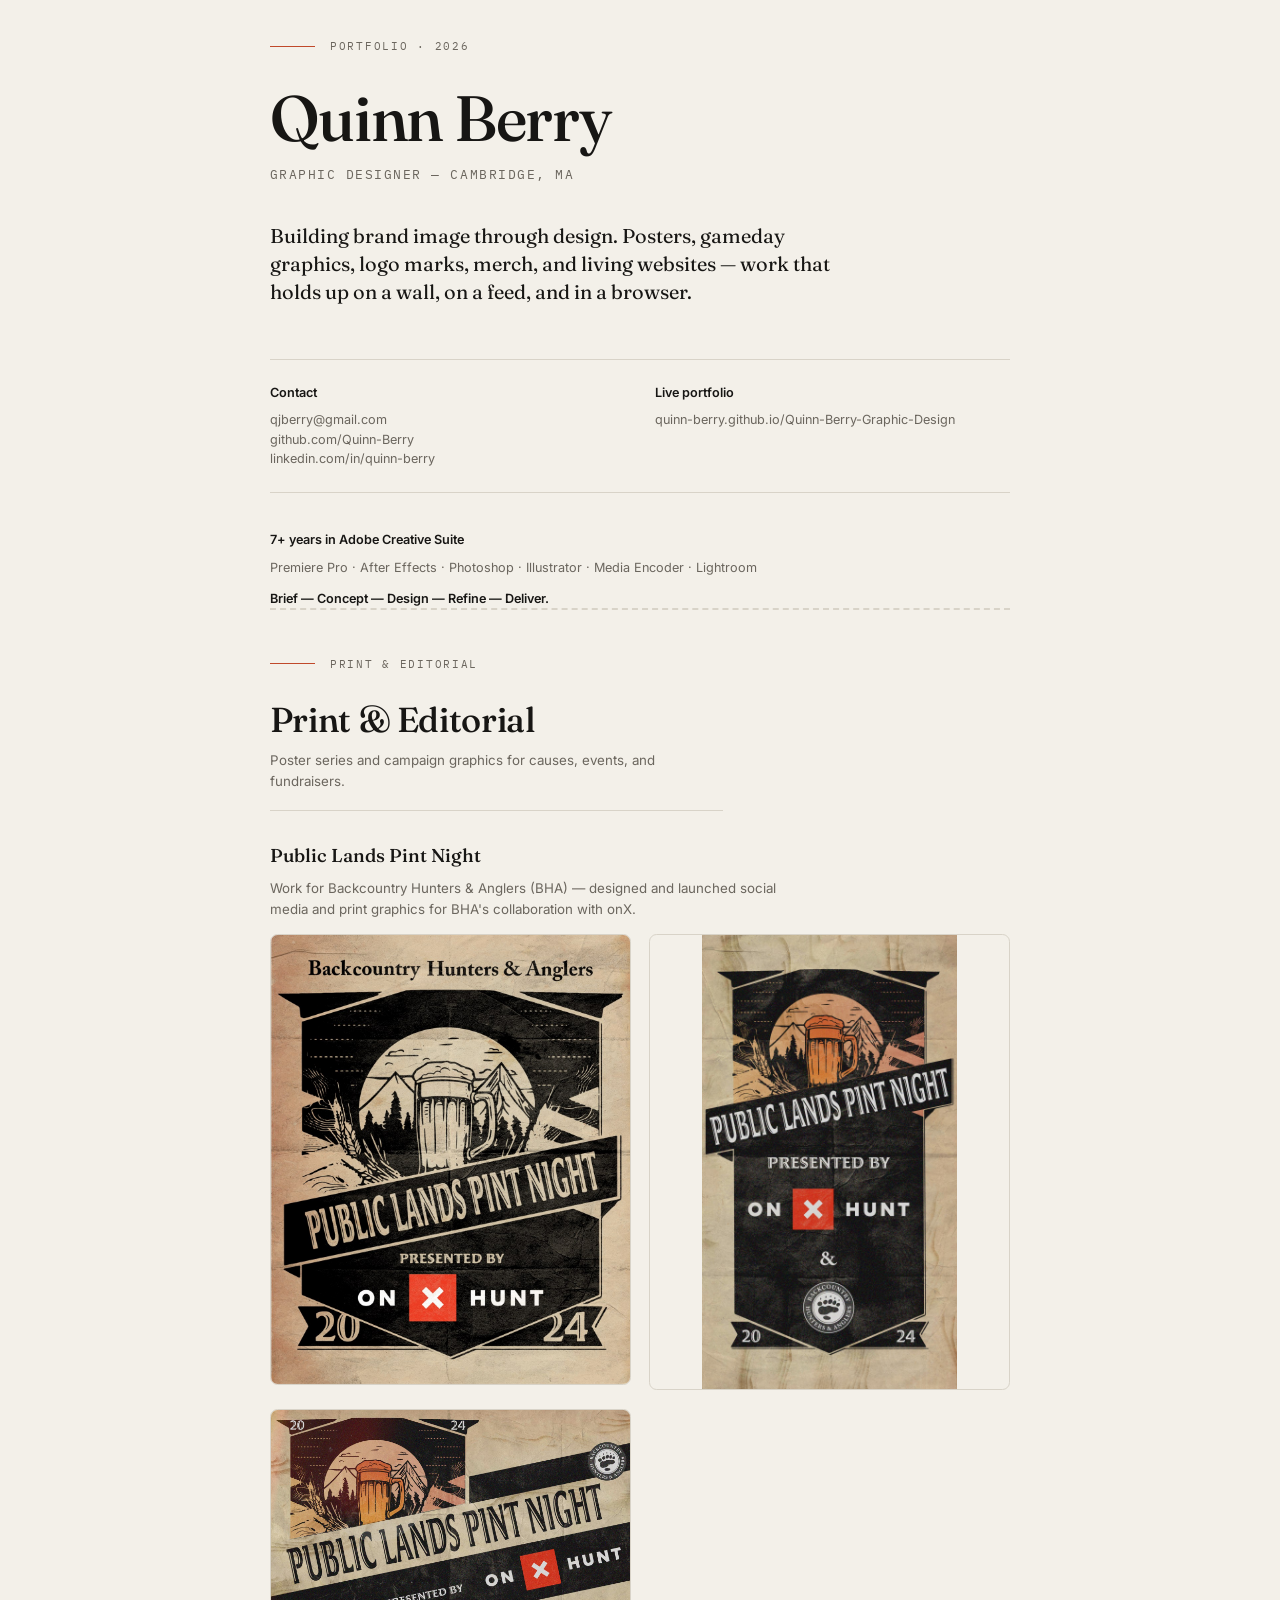
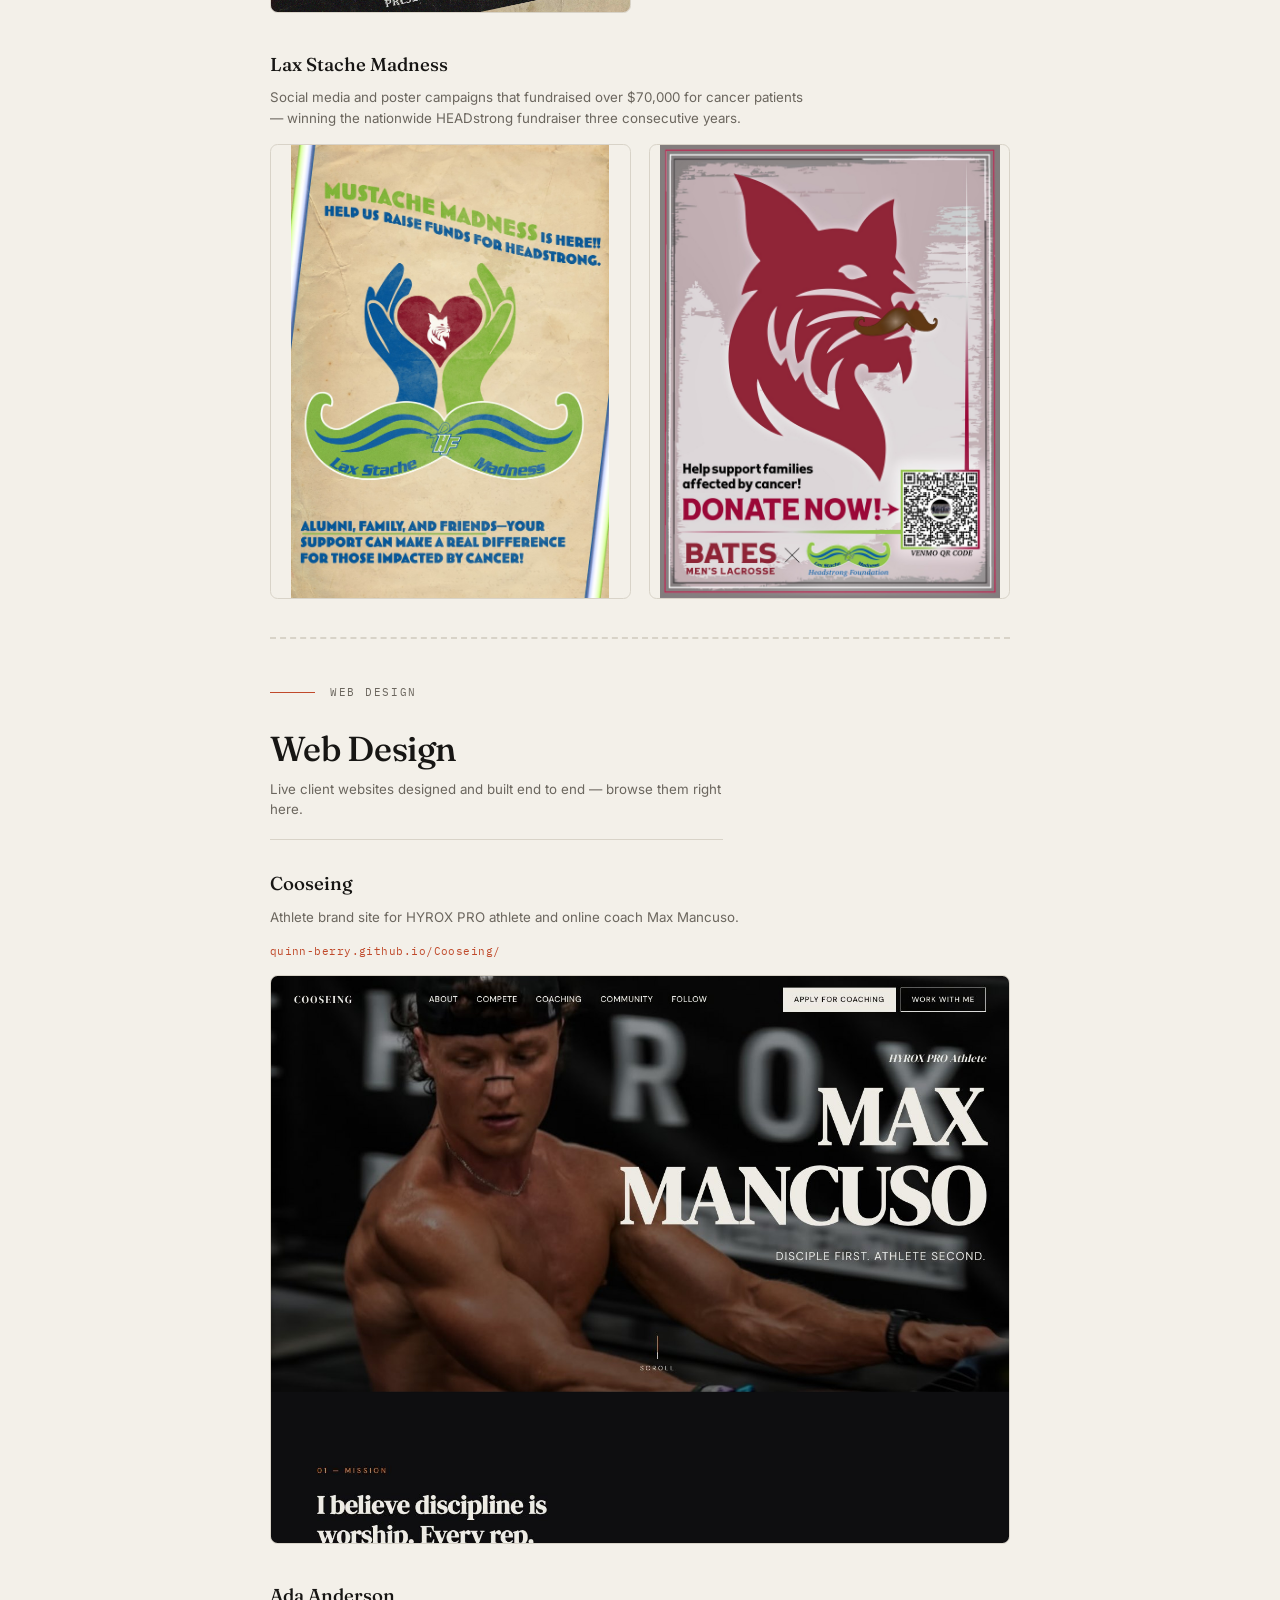
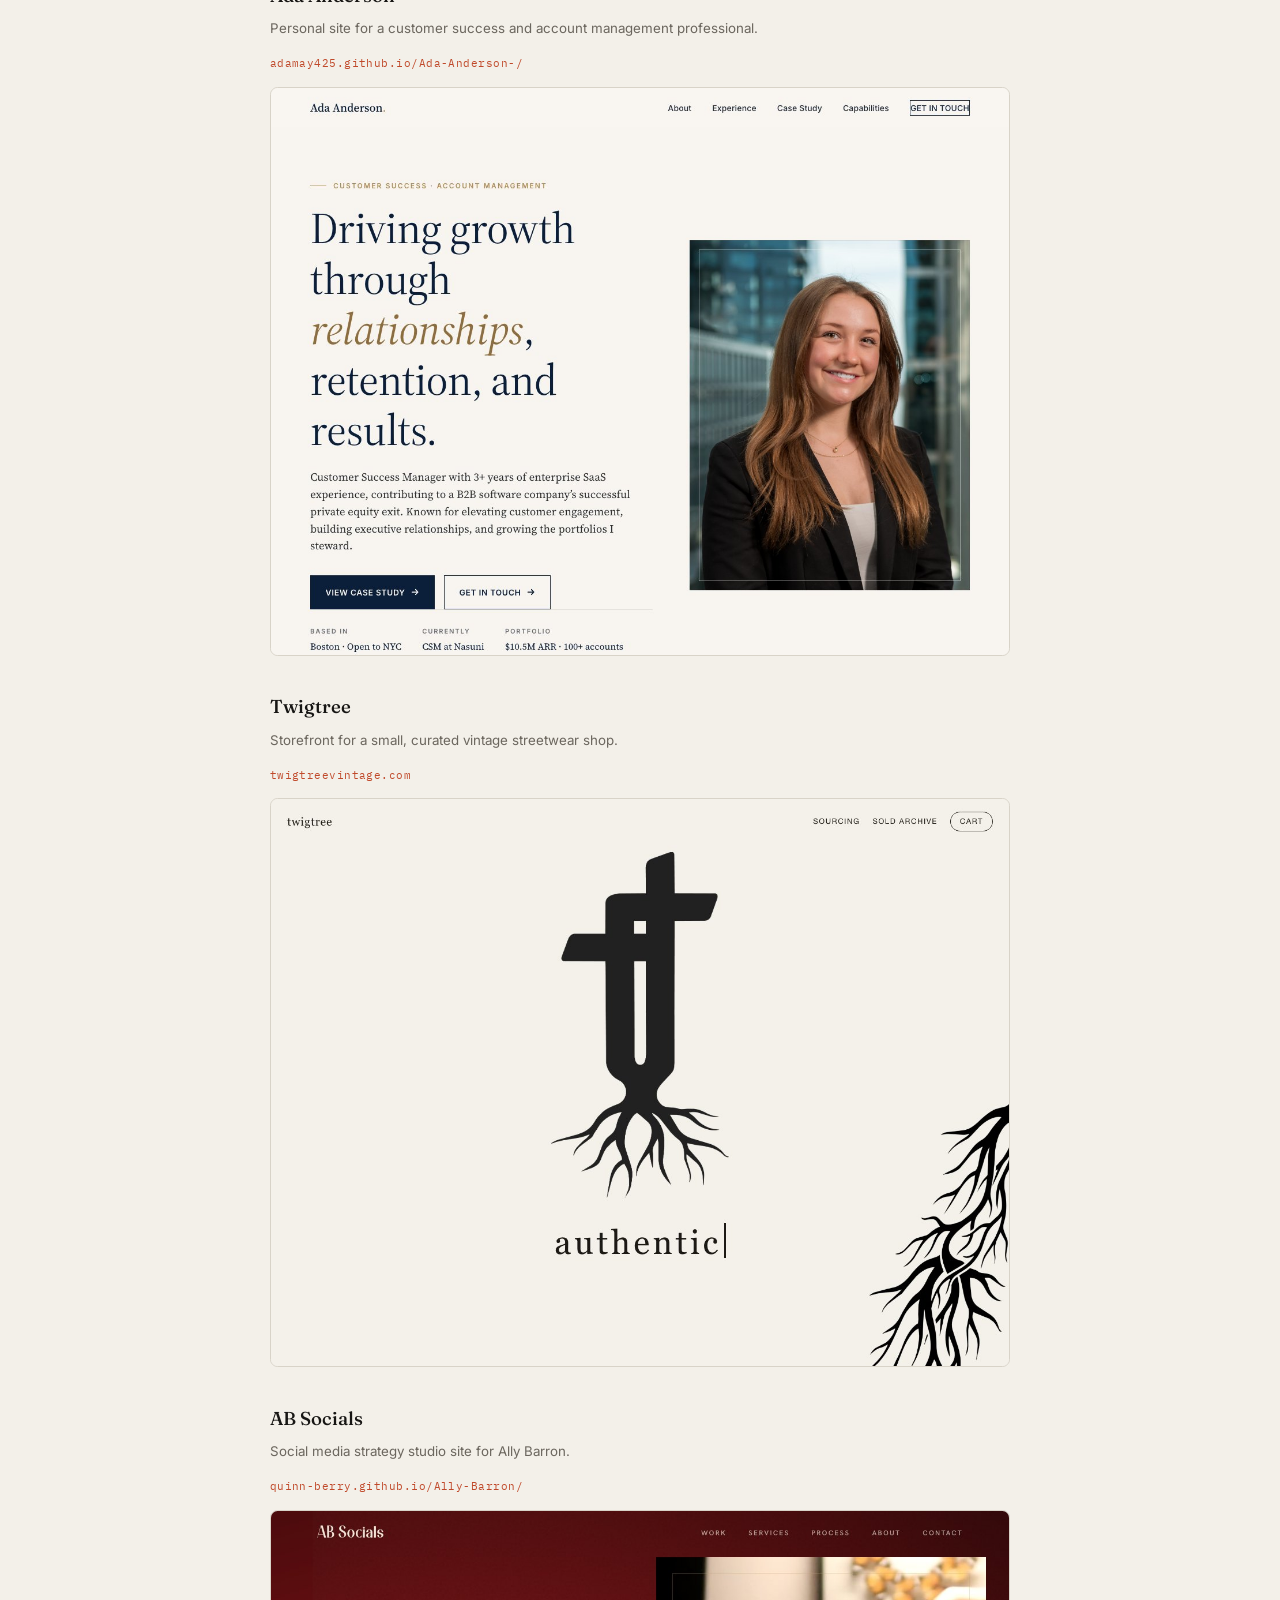
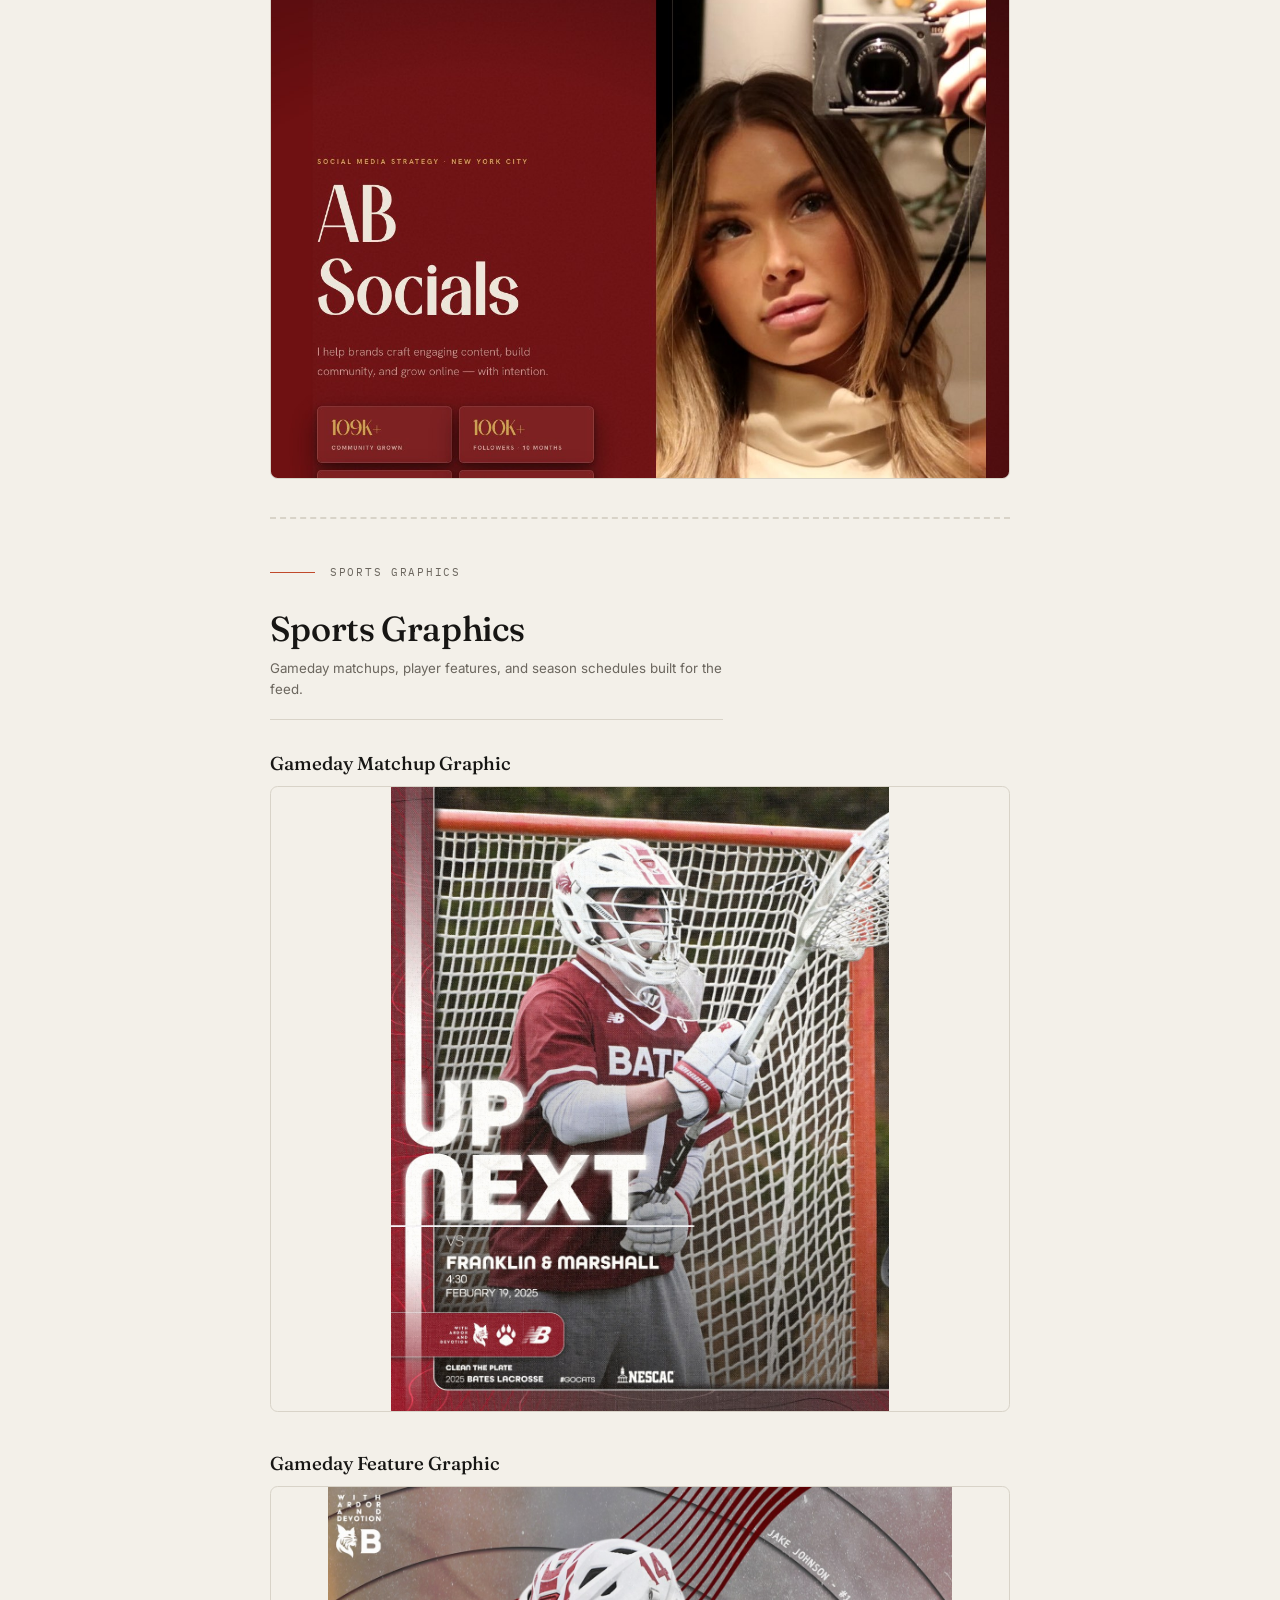
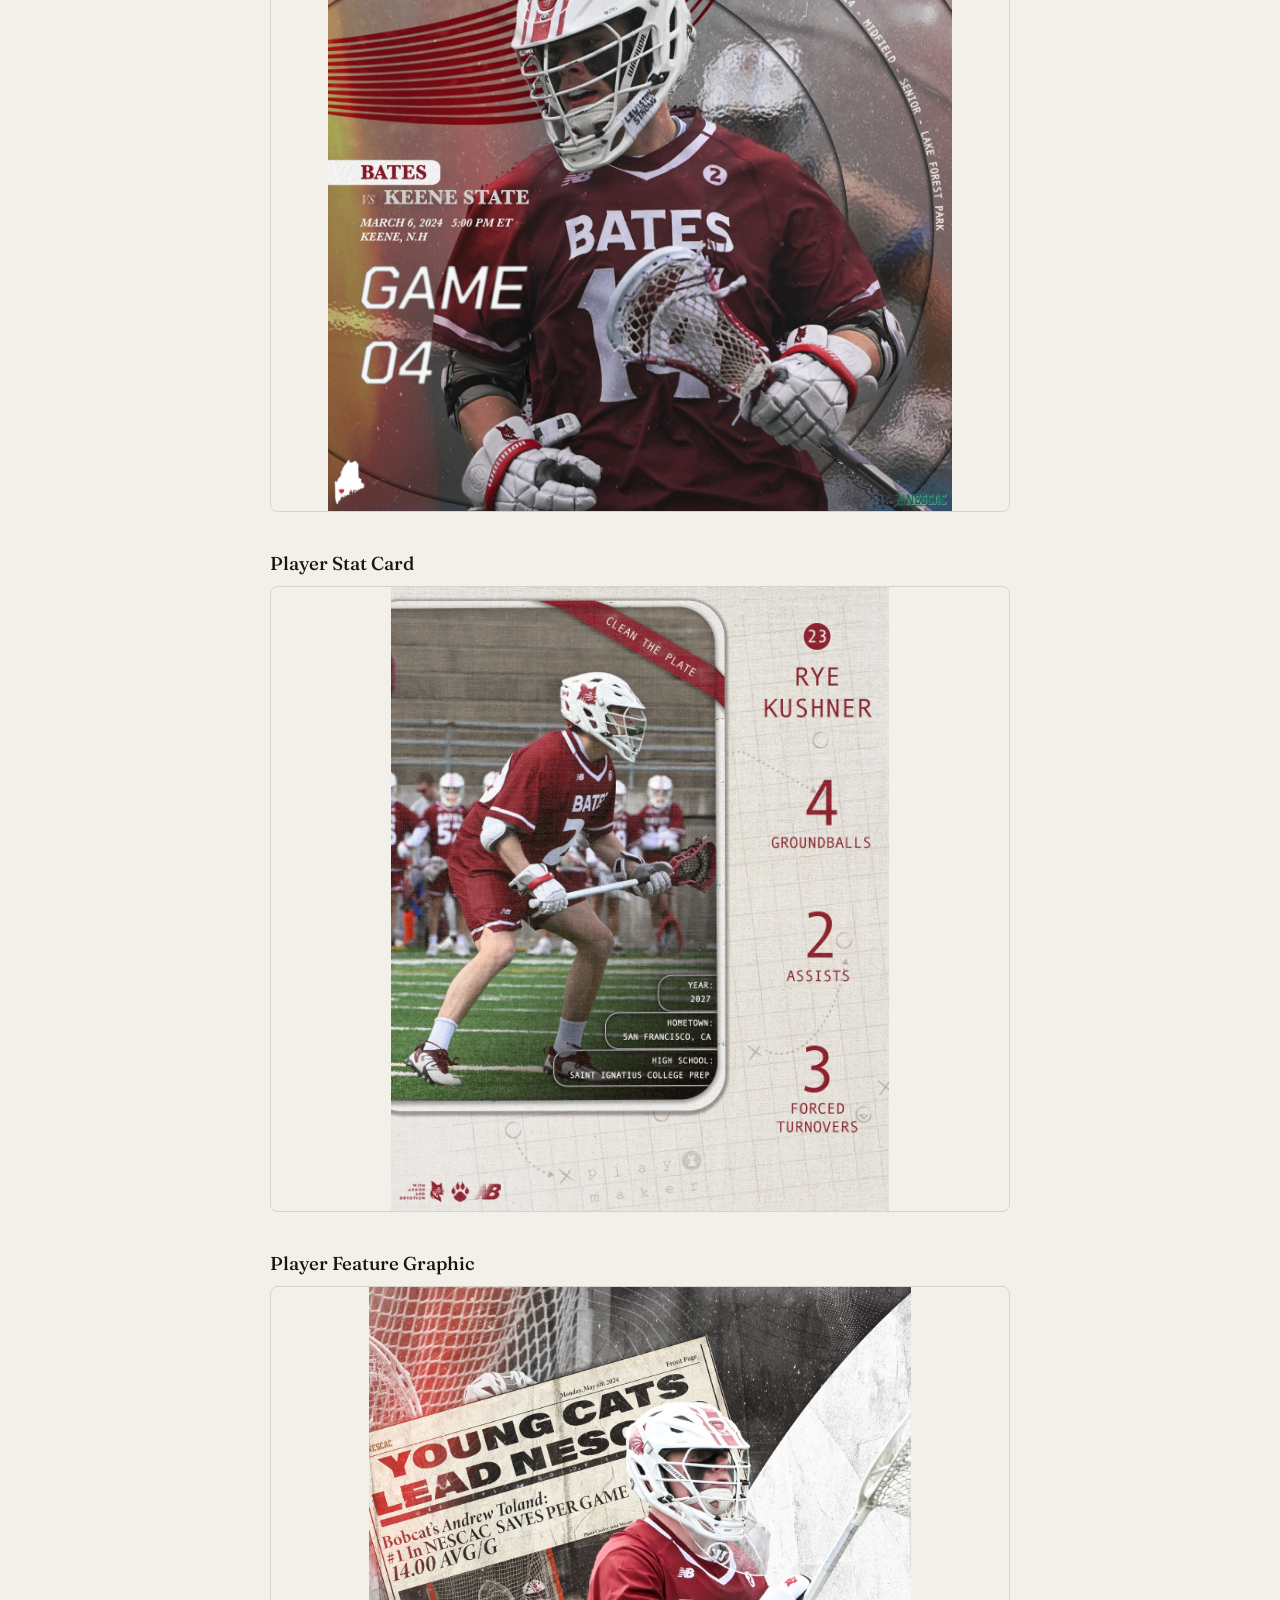
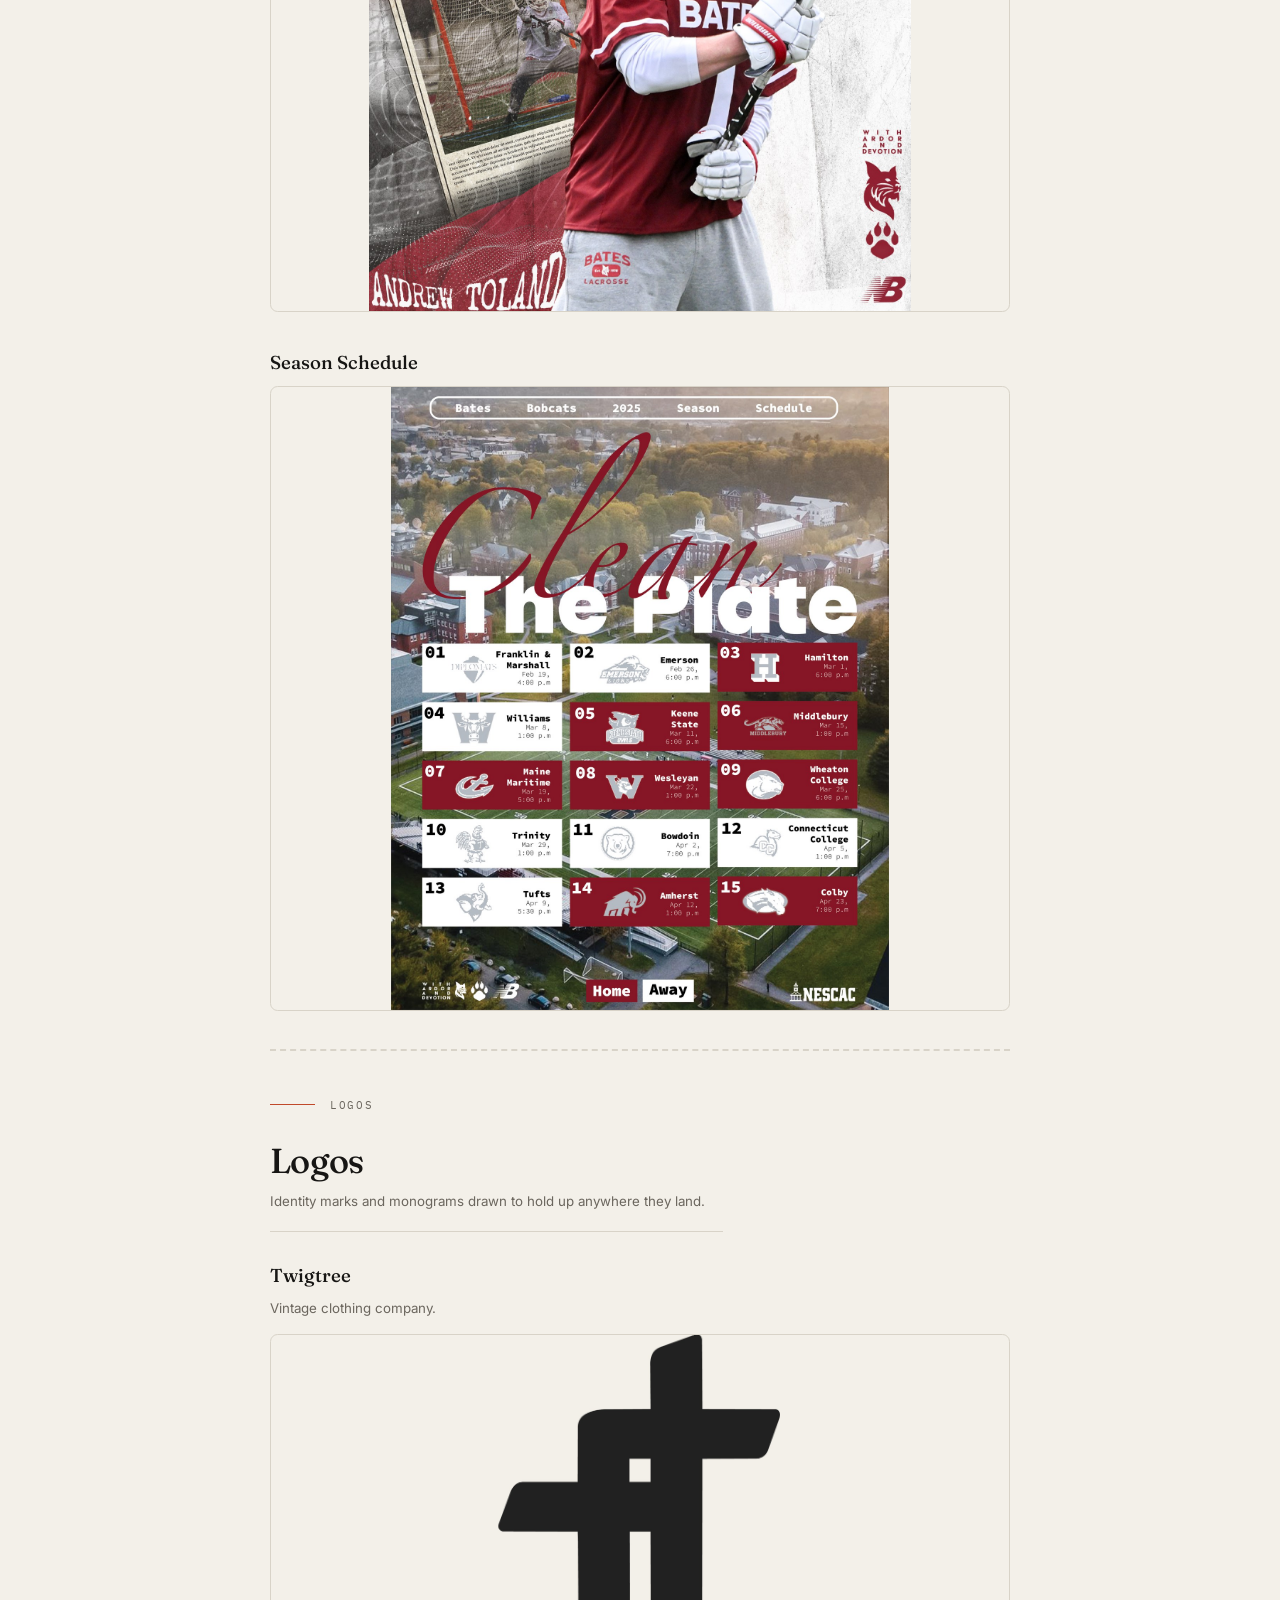
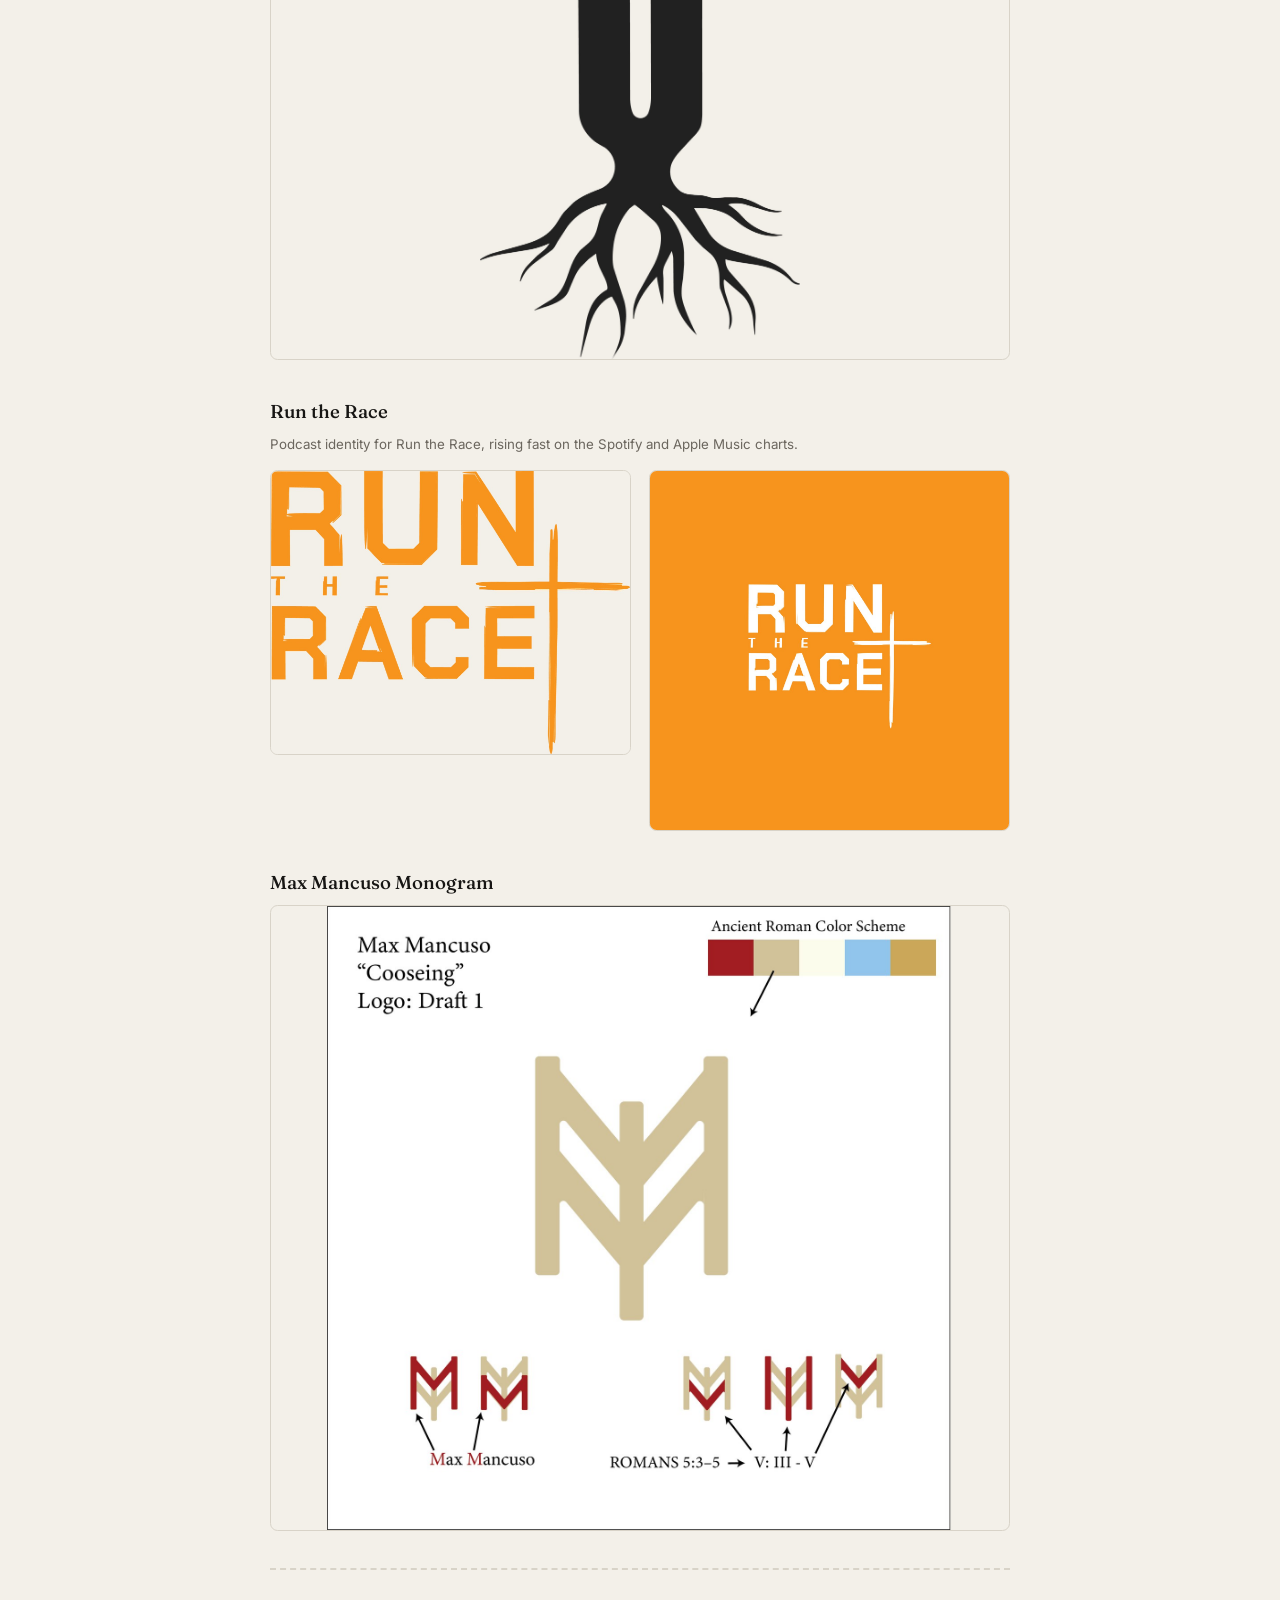
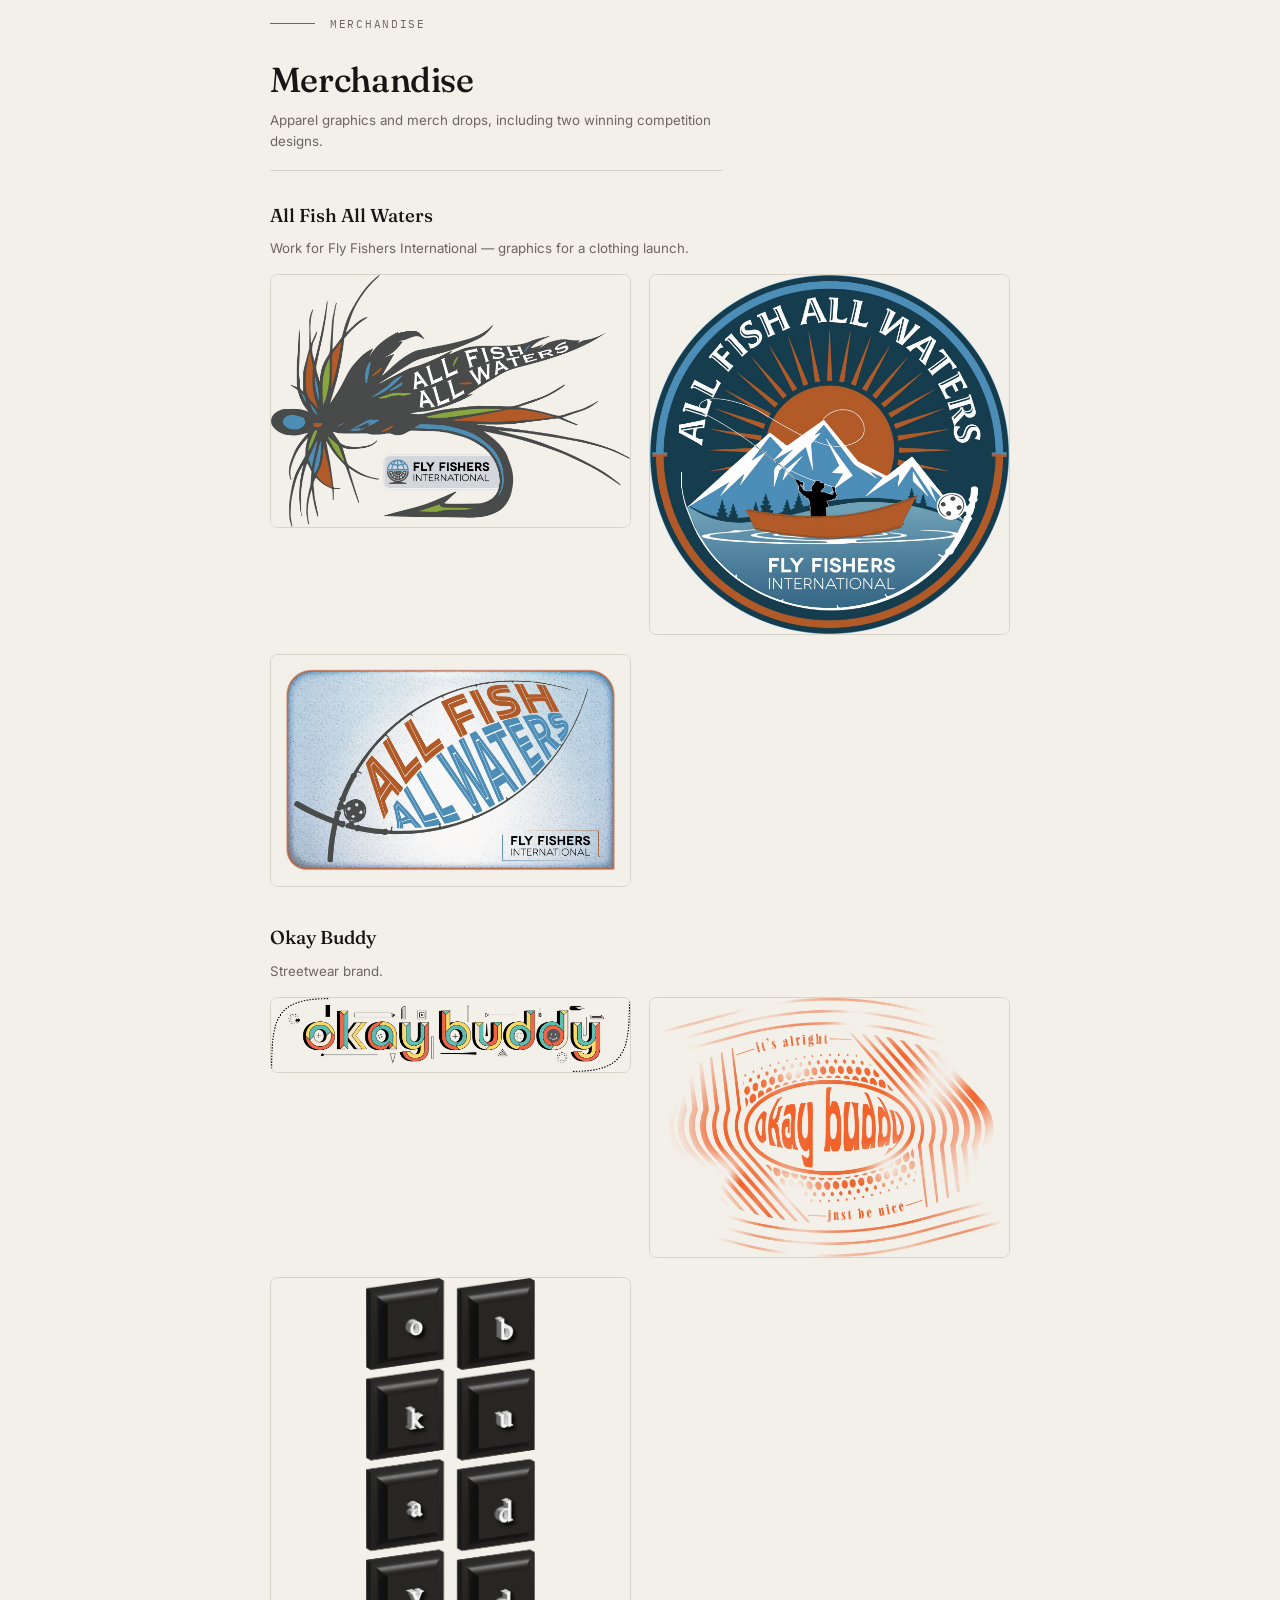
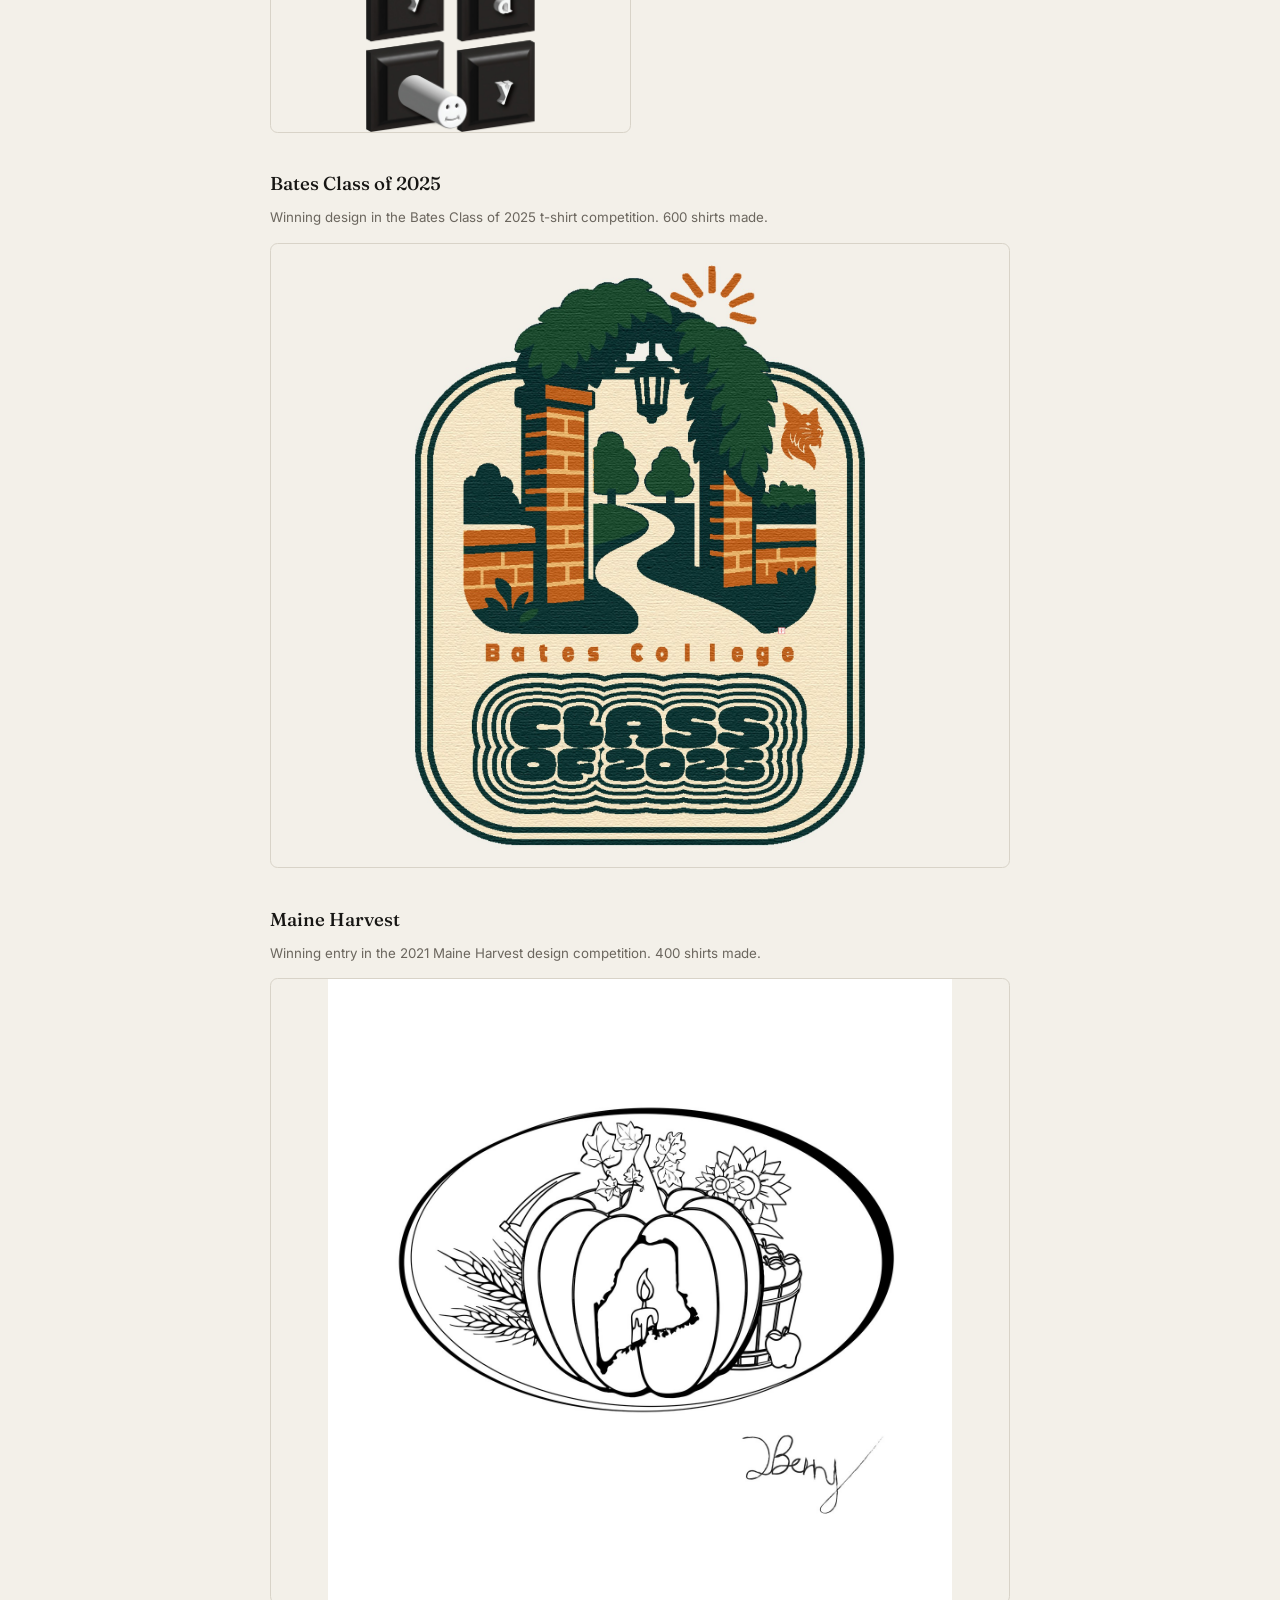
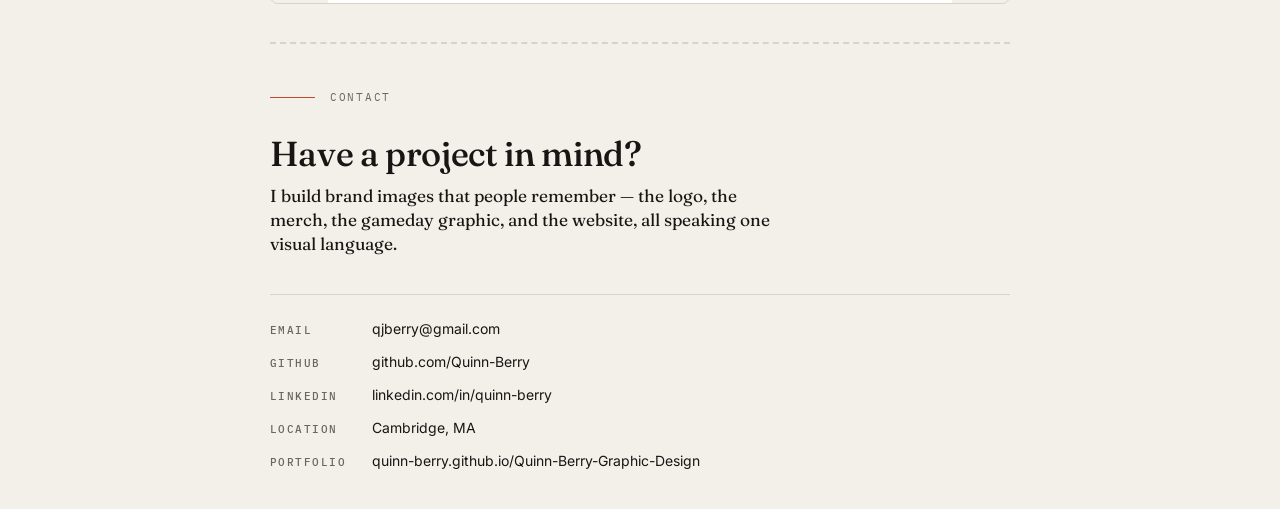
==== print.html @ 065b78d0 "Add PDF edition: flat print page and build tooling print.html renders the whole portfolio expanded -" ====
<!doctype html>
<html lang="en">
<head>
<meta charset="utf-8">
<meta name="viewport" content="width=device-width, initial-scale=1">
<title>Quinn Berry — Graphic Design Portfolio</title>
<meta name="description" content="Print edition of the graphic design portfolio of Quinn Berry.">
<link rel="icon" href="data:image/svg+xml,%3Csvg xmlns='http://www.w3.org/2000/svg' viewBox='0 0 64 64'%3E%3Crect width='64' height='64' rx='12' fill='%23171614'/%3E%3Ctext x='32' y='44' font-family='Georgia,serif' font-size='36' fill='%23F3F0E9' text-anchor='middle'%3EQ%3C/text%3E%3C/svg%3E">
<link rel="preconnect" href="https://fonts.googleapis.com">
<link rel="preconnect" href="https://fonts.gstatic.com" crossorigin>
<link href="https://fonts.googleapis.com/css2?family=Fraunces:opsz,wght@9..144,400;9..144,500;9..144,600&family=IBM+Plex+Mono:wght@400;500&family=Inter:wght@400;500;600&display=swap" rel="stylesheet">
<link rel="stylesheet" href="css/print.css">
</head>
<body>

<!-- Cover -->
<section class="sheet cover">
  <p class="cover__eyebrow">Portfolio · 2026</p>
  <h1 class="cover__title">Quinn Berry</h1>
  <p class="cover__role">Graphic Designer — Cambridge, MA</p>
  <p class="cover__lede">Building brand image through design. Posters, gameday
  graphics, logo marks, merch, and living websites — work that holds up on a
  wall, on a feed, and in a browser.</p>

  <div class="cover__meta">
    <div>
      <b>Contact</b>
      qjberry@gmail.com<br>
      github.com/Quinn-Berry<br>
      linkedin.com/in/quinn-berry
    </div>
    <div>
      <b>Live portfolio</b>
      quinn-berry.github.io/<wbr>Quinn-Berry-Graphic-Design
    </div>
  </div>

  <div class="cover__tools">
    <b>7+ years in Adobe Creative Suite</b>
    <span>Premiere Pro · After Effects · Photoshop · Illustrator · Media
    Encoder · Lightroom</span>
    <span class="cover__flow">Brief — Concept — Design — Refine — Deliver.</span>
  </div>
</section>

<!-- Categories and projects, rendered from manifest.json -->
<main id="doc"></main>

<script src="js/shared.js"></script>
<script src="js/print.js"></script>
</body>
</html>
---- css/print.css ----
/* ============================================================
   Print edition (print.html -> PDF).
   Same palette and type system as the site; laid out for paper.
   ============================================================ */

:root {
  --bg:       #F3F0E9;
  --ink:      #171614;
  --accent:   #C0492A;
  --muted:    #6B665E;
  --hairline: #D8D3C8;

  --display: "Fraunces", Georgia, serif;
  --body:    "Inter", system-ui, -apple-system, sans-serif;
  --mono:    "IBM Plex Mono", ui-monospace, Menlo, monospace;
}

@page {
  size: letter;
  margin: 14mm 16mm;
}

*, *::before, *::after { box-sizing: border-box; }

body {
  margin: 0;
  background: var(--bg);
  color: var(--ink);
  font-family: var(--body);
  font-size: 10.5pt;
  line-height: 1.55;
  -webkit-font-smoothing: antialiased;
}

img { max-width: 100%; display: block; }

/* Each sheet starts a new page. The cover is the exception - it opens the
   document. (Targeting .cover rather than :first-of-type matters: every
   category section is the first of its type inside <main>.) */
.sheet { break-before: page; page-break-before: always; }
.cover { break-before: auto; page-break-before: auto; }

/* ---------- cover ---------- */

.cover { padding-top: 6mm; }

.cover__eyebrow,
.cat__eyebrow {
  font-family: var(--mono);
  font-size: 8pt;
  letter-spacing: 0.16em;
  text-transform: uppercase;
  color: var(--muted);
  margin: 0 0 8mm;
  display: flex;
  align-items: center;
  gap: 4mm;
}

.cover__eyebrow::before,
.cat__eyebrow::before {
  content: "";
  width: 12mm;
  height: 1px;
  background: var(--accent);
}

.cover__title {
  font-family: var(--display);
  font-weight: 500;
  font-size: 48pt;
  line-height: 1.02;
  letter-spacing: -0.02em;
  margin: 0 0 4mm;
}

.cover__role {
  font-family: var(--mono);
  font-size: 9.5pt;
  letter-spacing: 0.12em;
  text-transform: uppercase;
  color: var(--muted);
  margin: 0 0 10mm;
}

.cover__lede {
  font-family: var(--display);
  font-size: 15pt;
  line-height: 1.4;
  max-width: 30em;
  margin: 0 0 14mm;
}

.cover__meta {
  display: grid;
  grid-template-columns: 1fr 1fr;
  gap: 8mm;
  padding: 6mm 0;
  border-top: 1px solid var(--hairline);
  border-bottom: 1px solid var(--hairline);
  font-size: 9.5pt;
  color: var(--muted);
  margin-bottom: 10mm;
}

.cover__meta b,
.cover__tools b {
  display: block;
  color: var(--ink);
  font-weight: 600;
  margin-bottom: 2mm;
}

.cover__tools { font-size: 9.5pt; color: var(--muted); }

.cover__tools span { display: block; }

.cover__flow {
  margin-top: 3mm;
  color: var(--ink);
  font-weight: 600;
}

/* ---------- category ---------- */

.cat__title {
  font-family: var(--display);
  font-weight: 500;
  font-size: 26pt;
  line-height: 1.05;
  letter-spacing: -0.01em;
  margin: 0 0 3mm;
}

.cat__caption {
  color: var(--muted);
  font-size: 10pt;
  max-width: 34em;
  margin: 0 0 8mm;
  padding-bottom: 5mm;
  border-bottom: 1px solid var(--hairline);
}

/* A category heading must never be stranded at the foot of a page without the
   work it introduces - a tall first piece would otherwise leave it alone. */
.cat__eyebrow,
.cat__title,
.cat__caption,
.proj__title,
.proj__blurb,
.proj__url {
  break-after: avoid;
  page-break-after: avoid;
}

/* ---------- project ---------- */

.proj {
  margin-bottom: 10mm;
  break-inside: avoid;
  page-break-inside: avoid;
}

.proj__title {
  font-family: var(--display);
  font-weight: 500;
  font-size: 14pt;
  margin: 0 0 2mm;
}

.proj__blurb {
  color: var(--muted);
  font-size: 10pt;
  max-width: 40em;
  margin: 0 0 4mm;
}

.proj__url {
  font-family: var(--mono);
  font-size: 8.5pt;
  letter-spacing: 0.04em;
  color: var(--accent);
  margin: 0 0 4mm;
}

/* ---------- galleries ---------- */

.gal { display: grid; gap: 5mm; justify-items: center; }

.gal--multi { grid-template-columns: 1fr 1fr; align-items: start; }

.gal__item {
  margin: 0;
  border: 1px solid var(--hairline);
  border-radius: 2mm;
  overflow: hidden;
  width: 100%;
  break-inside: avoid;
  page-break-inside: avoid;
}

.gal__item img { width: 100%; height: auto; }

/* Single-image projects run the full text measure so the piece is the page,
   rather than floating in a column of white. Paired images stay compact so a
   project still keeps to one page. */
.gal:not(.gal--multi) .gal__item { max-width: 100%; }
/* 165mm, not more: a category heading (~45mm) plus a full project has to fit
   inside one 251mm text block, or the heading strands on the page before. */
.gal:not(.gal--multi) .gal__item img { max-height: 165mm; object-fit: contain; }
.gal--multi .gal__item img { max-height: 120mm; object-fit: contain; }

/* ---------- live site screenshots ---------- */

.shot {
  margin: 0;
  border: 1px solid var(--hairline);
  border-radius: 2mm;
  overflow: hidden;
  break-inside: avoid;
  page-break-inside: avoid;
}

.shot img { width: 100%; max-height: 150mm; object-fit: cover; object-position: top; }

.shot__missing { padding: 8mm; color: var(--muted); text-align: center; margin: 0; }

/* ---------- closing page ---------- */

.end__lede {
  font-family: var(--display);
  font-size: 13pt;
  line-height: 1.4;
  max-width: 30em;
  margin: 0 0 10mm;
}

.end__list {
  list-style: none;
  margin: 0;
  padding: 6mm 0 0;
  border-top: 1px solid var(--hairline);
  font-size: 10.5pt;
  display: grid;
  gap: 3mm;
}

.end__list b {
  font-family: var(--mono);
  font-size: 8pt;
  letter-spacing: 0.14em;
  text-transform: uppercase;
  color: var(--muted);
  font-weight: 500;
  display: inline-block;
  min-width: 26mm;
}

/* On screen the sheets read as a stack of pages; in print @page handles it. */
@media screen {
  body { padding: 10mm; max-width: 216mm; margin: 0 auto; }
  .sheet { padding-top: 12mm; border-top: 2px dashed var(--hairline); }
  .cover { border-top: 0; padding-top: 0; }
}

/* The page colour has to survive to paper: every image was flattened onto this
   exact off-white, so a white page would ring each one with a visible edge. */
@media print {
  html, body {
    background: var(--bg);
    -webkit-print-color-adjust: exact;
    print-color-adjust: exact;
  }
}
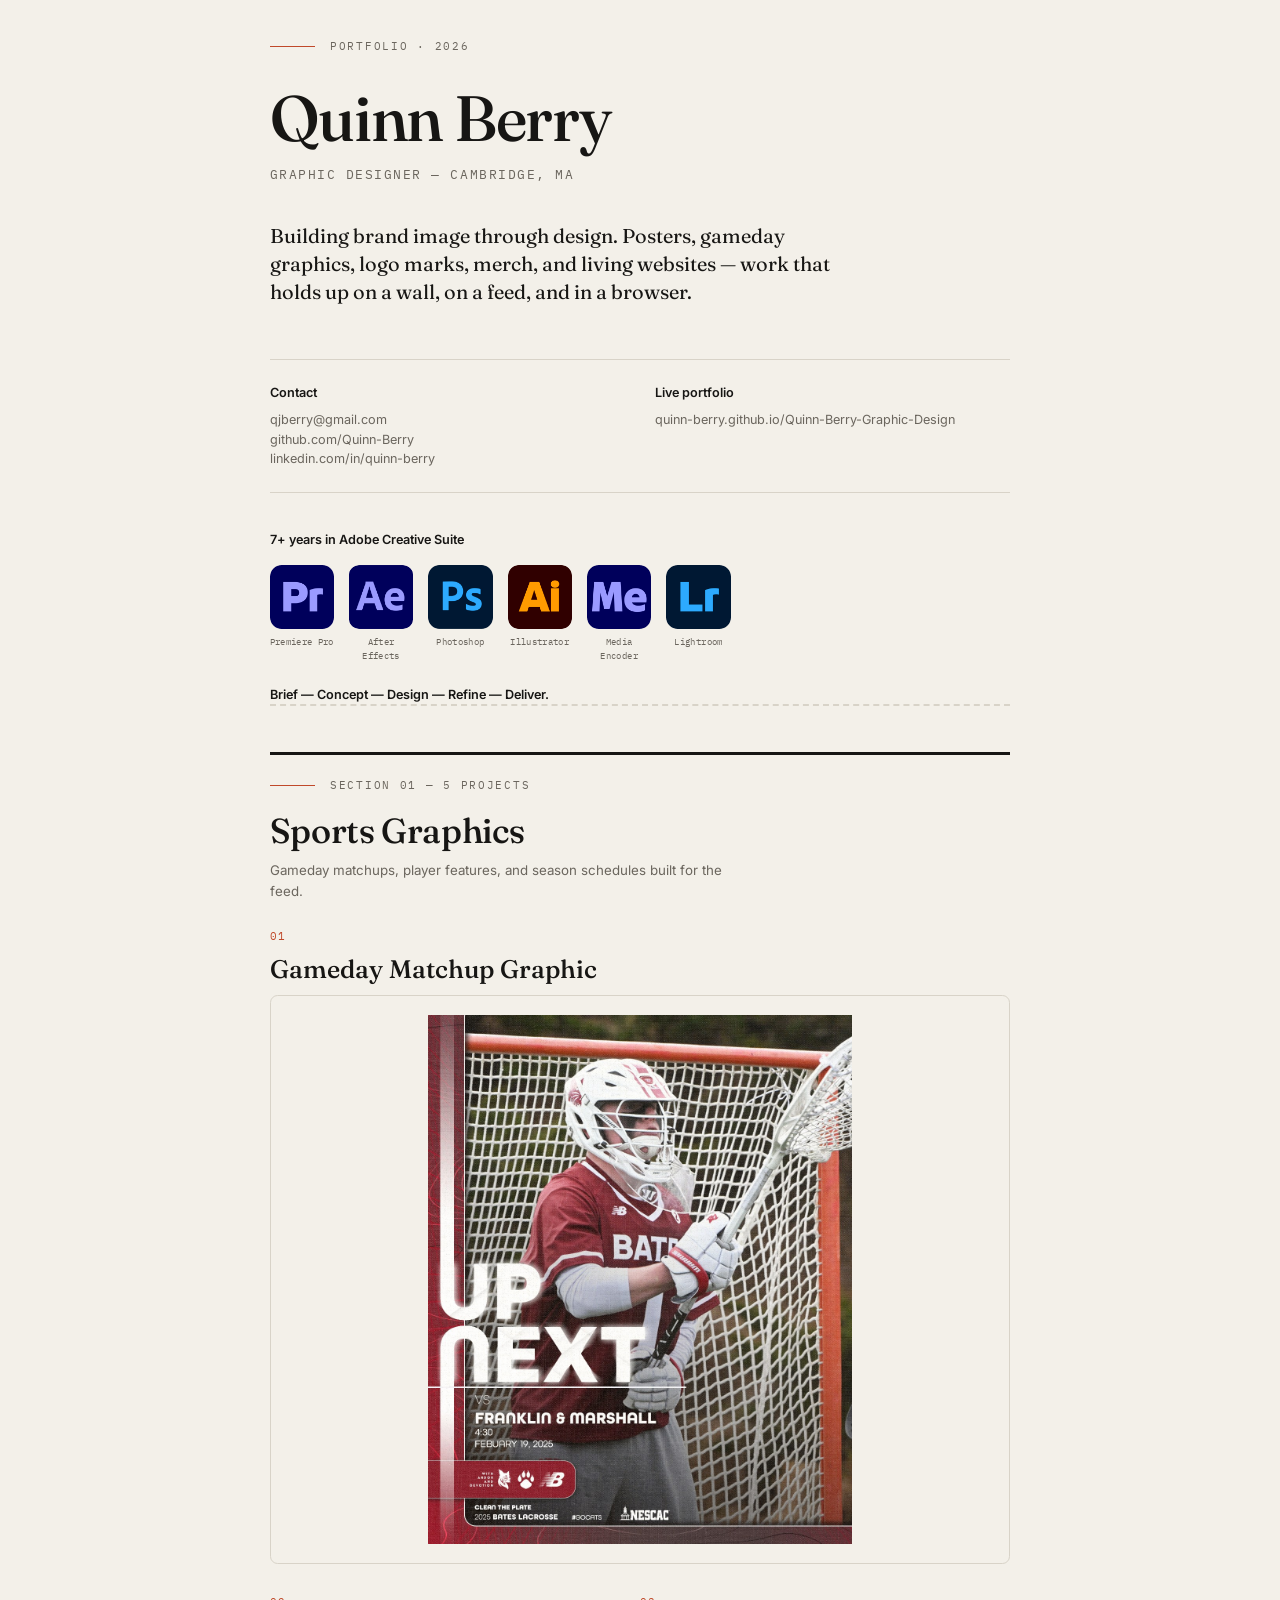
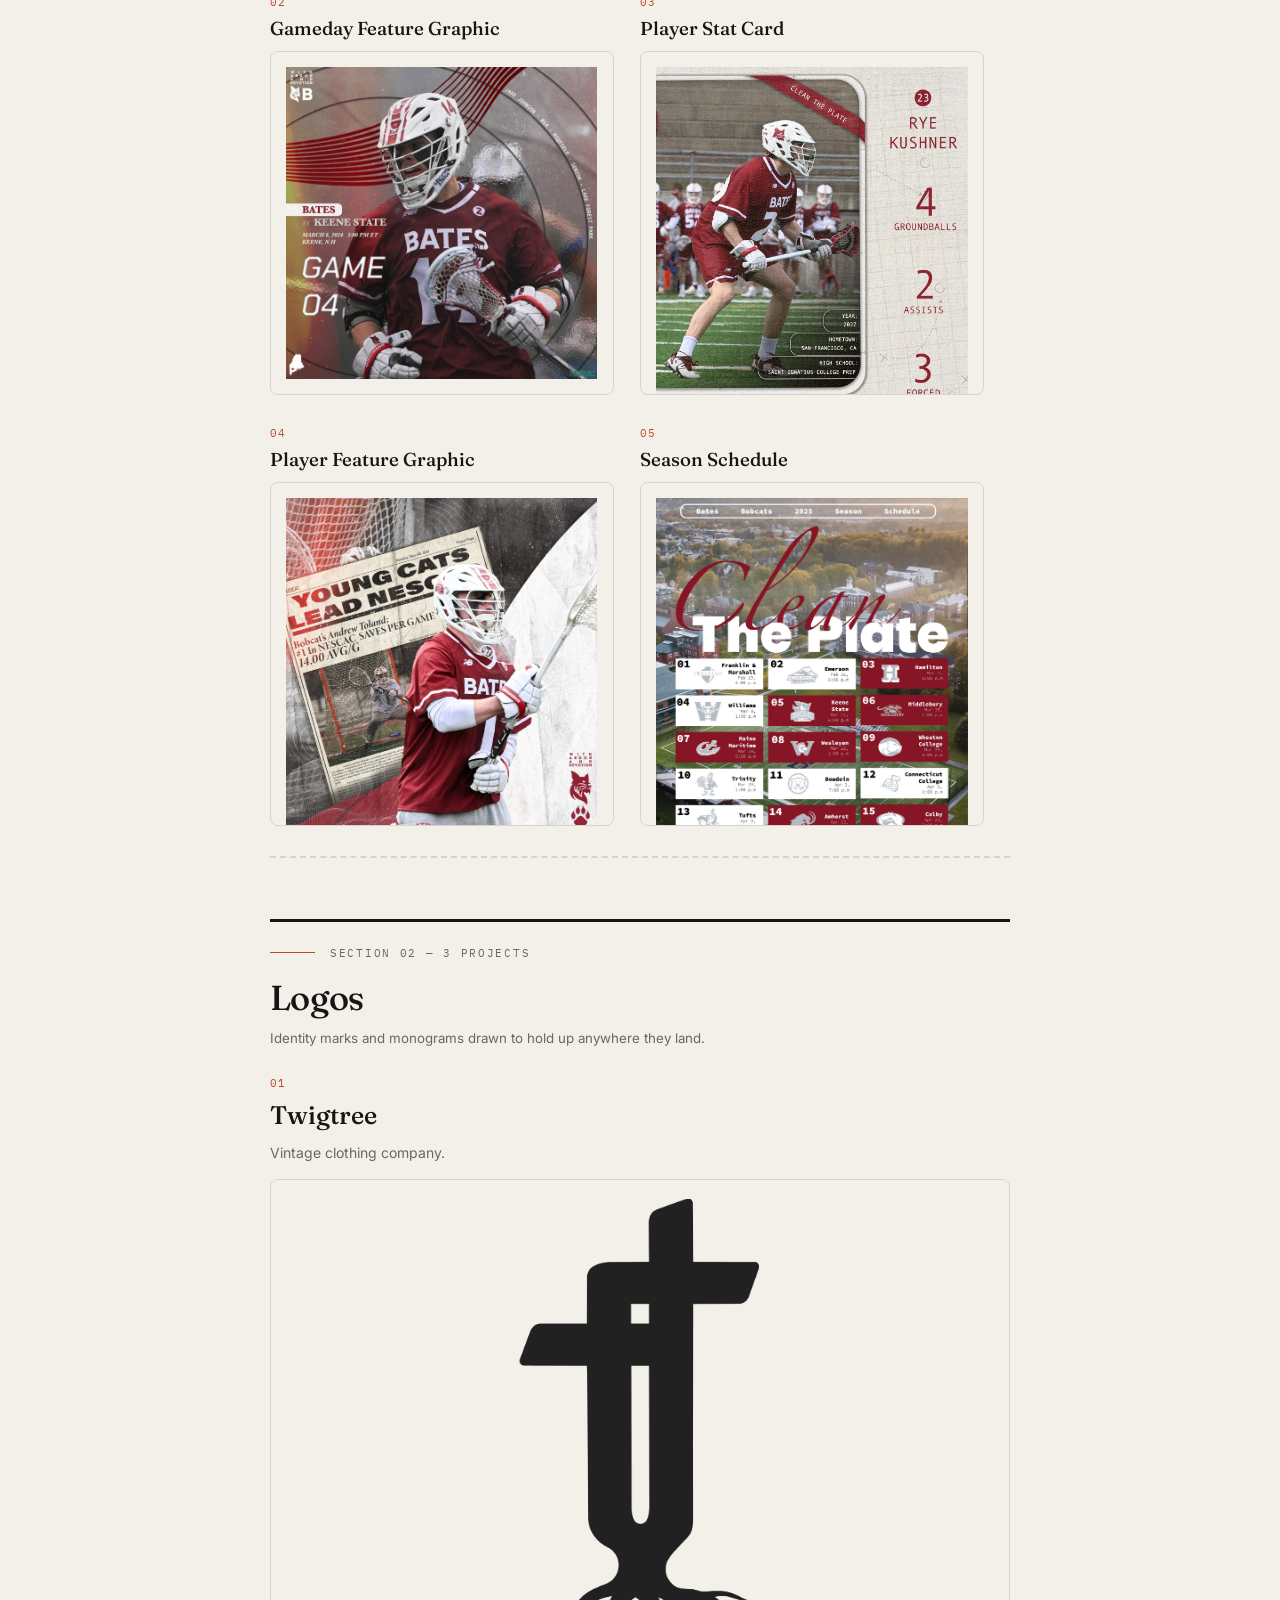
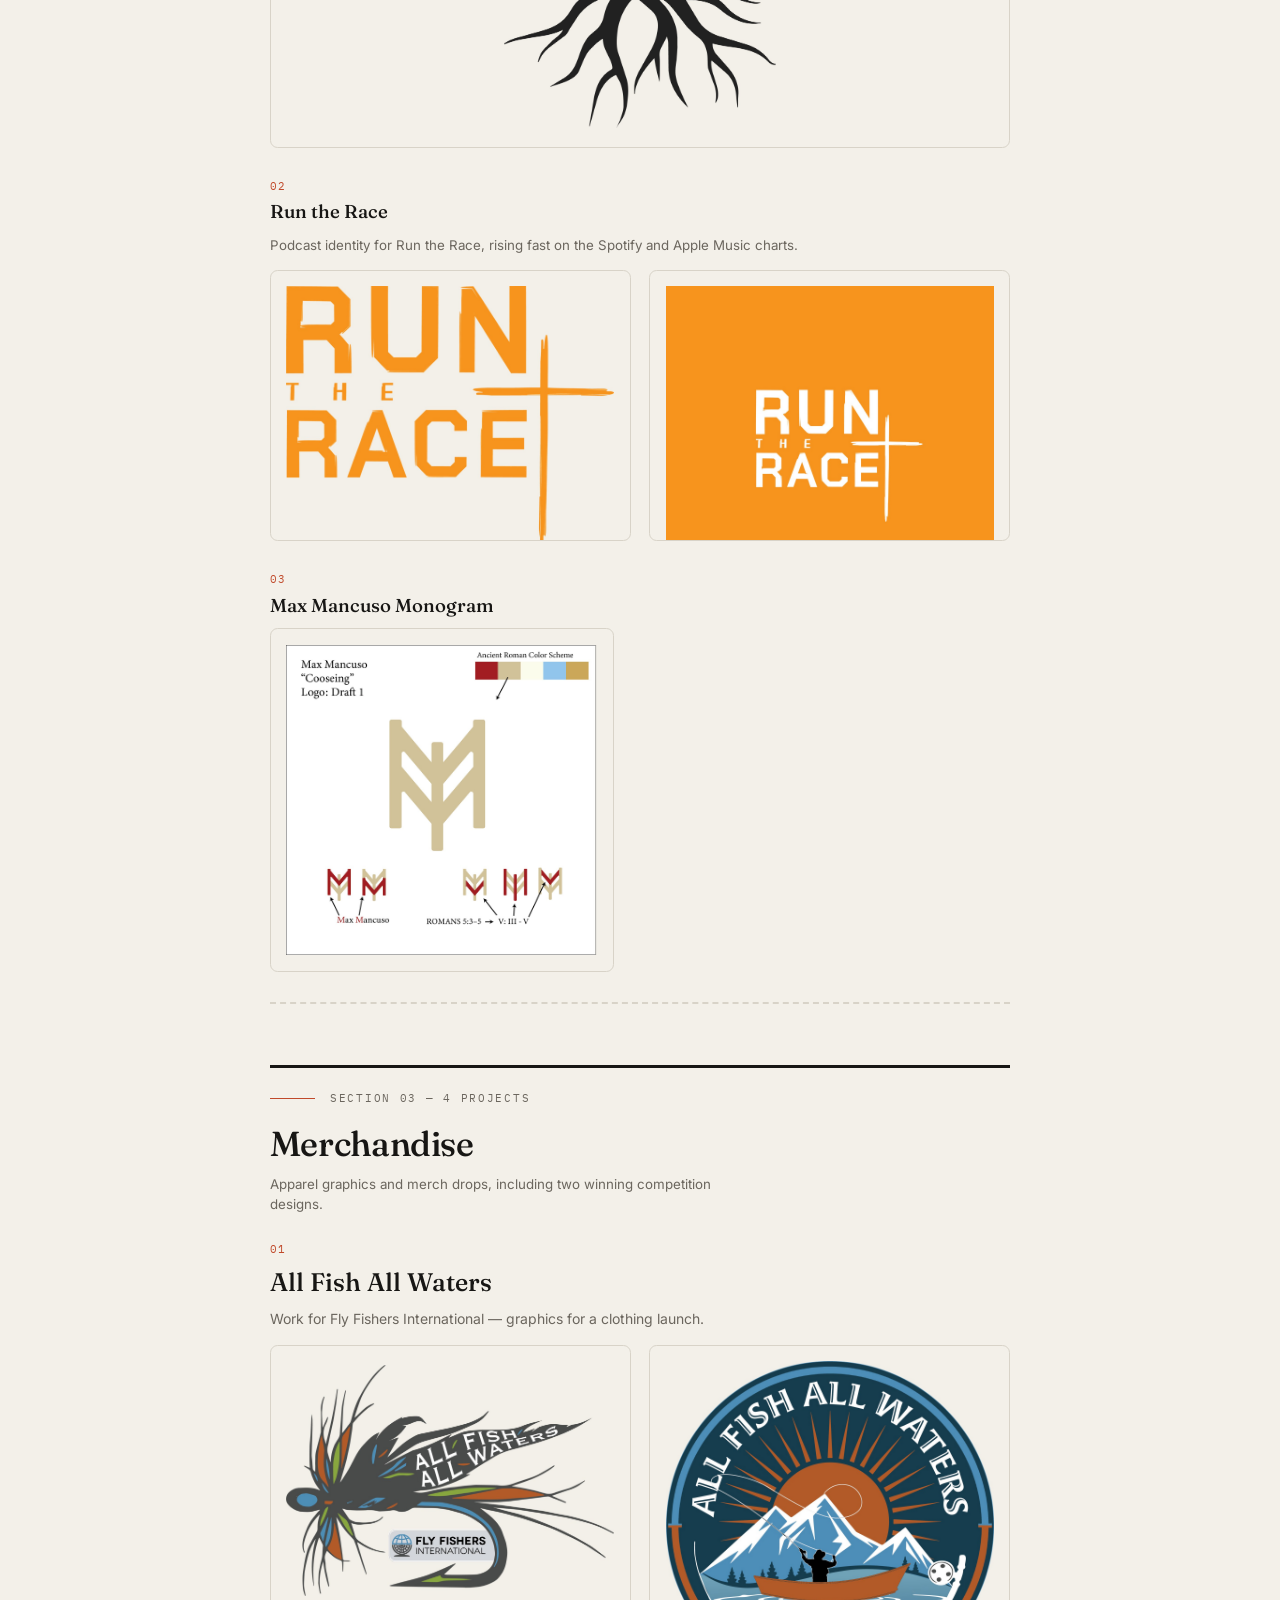
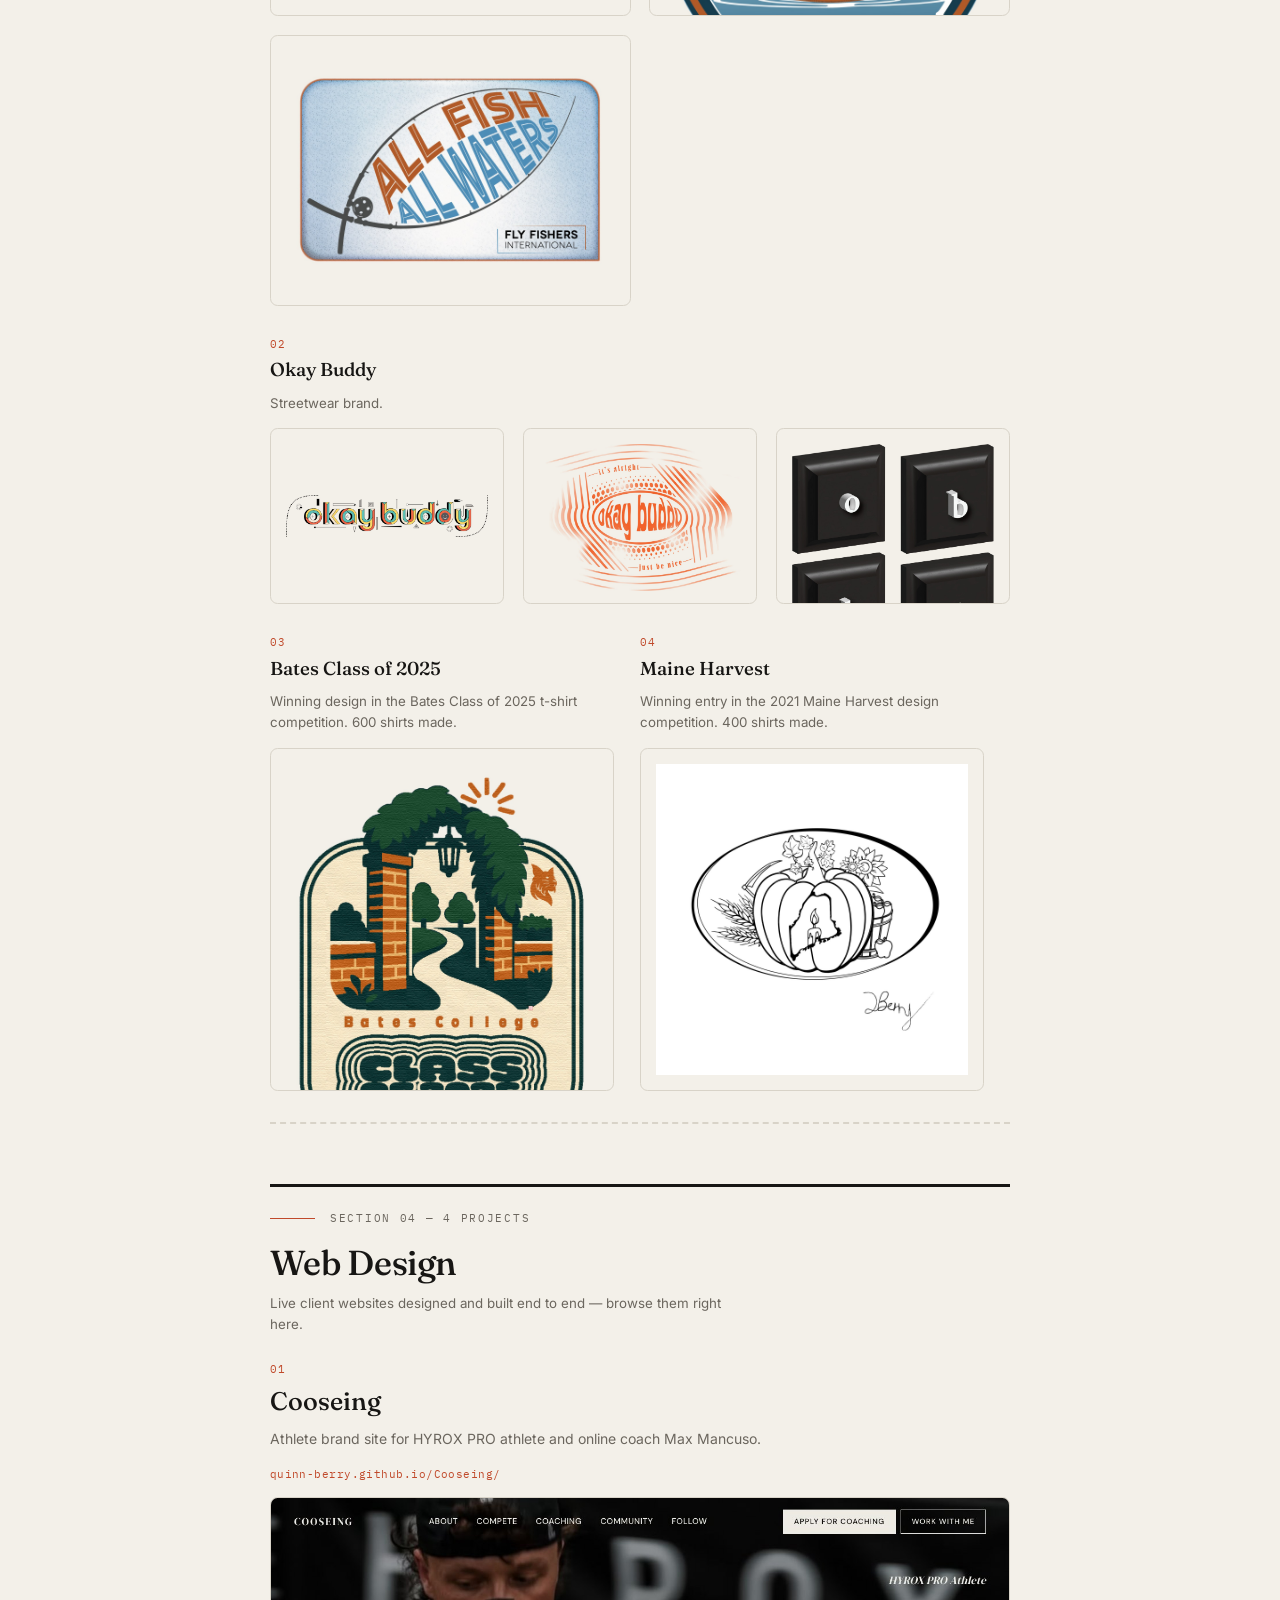
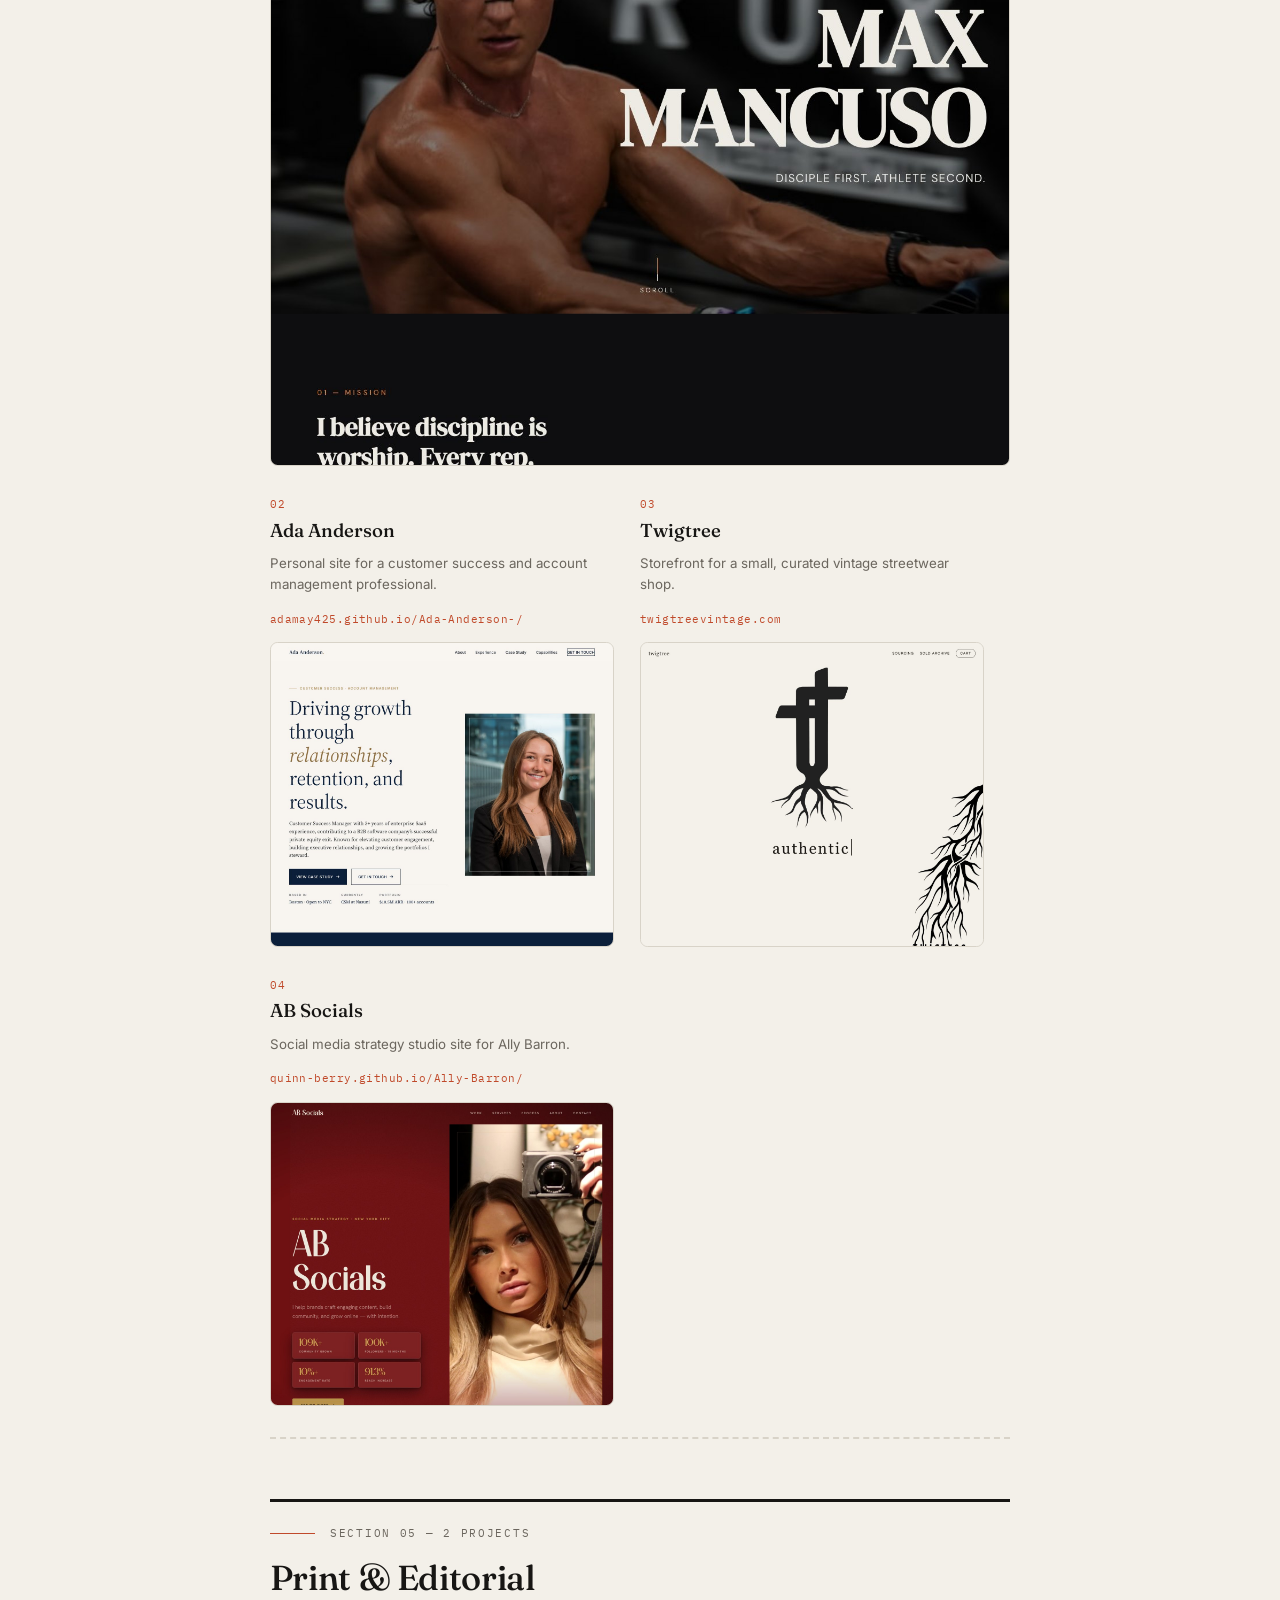
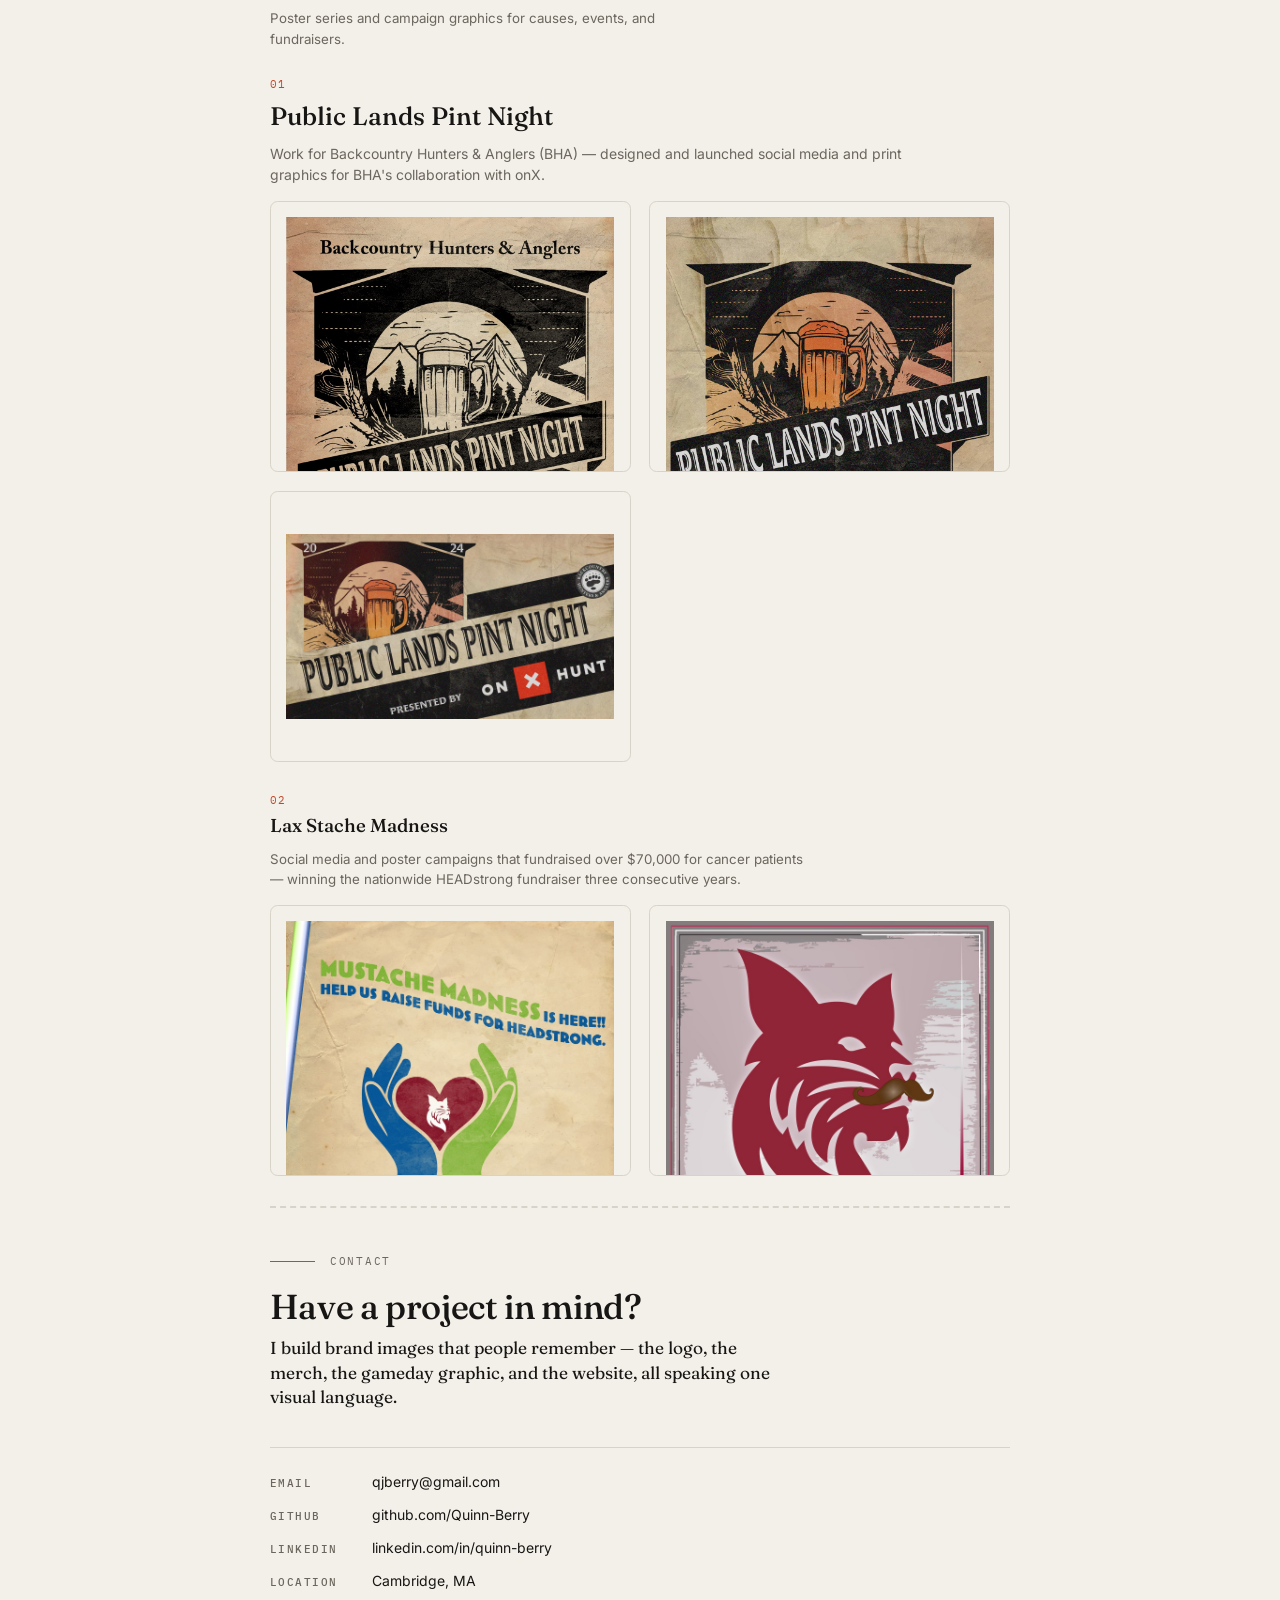
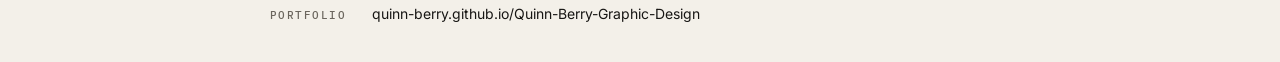
==== commit 78ec67b7: "PDF: Adobe tiles on cover, denser designed layout, new order - Cover carries the six Creative Suite " ====
--- a/print.html
+++ b/print.html
@@ -37,8 +37,14 @@
 
   <div class="cover__tools">
     <b>7+ years in Adobe Creative Suite</b>
-    <span>Premiere Pro · After Effects · Photoshop · Illustrator · Media
-    Encoder · Lightroom</span>
+    <ul class="cover__apps">
+      <li><img src="assets/adobe/premiere_pro.jpeg" alt="Adobe Premiere Pro"><span>Premiere Pro</span></li>
+      <li><img src="assets/adobe/after_effects.jpeg" alt="Adobe After Effects"><span>After Effects</span></li>
+      <li><img src="assets/adobe/photoshop.jpeg" alt="Adobe Photoshop"><span>Photoshop</span></li>
+      <li><img src="assets/adobe/illustrator.jpeg" alt="Adobe Illustrator"><span>Illustrator</span></li>
+      <li><img src="assets/adobe/media_encoder.jpeg" alt="Adobe Media Encoder"><span>Media Encoder</span></li>
+      <li><img src="assets/adobe/lightroom.jpeg" alt="Adobe Lightroom"><span>Lightroom</span></li>
+    </ul>
     <span class="cover__flow">Brief — Concept — Design — Refine — Deliver.</span>
   </div>
 </section>
--- a/css/print.css
+++ b/css/print.css
@@ -34,11 +34,11 @@
 
 img { max-width: 100%; display: block; }
 
-/* Each sheet starts a new page. The cover is the exception - it opens the
-   document. (Targeting .cover rather than :first-of-type matters: every
-   category section is the first of its type inside <main>.) */
-.sheet { break-before: page; page-break-before: always; }
-.cover { break-before: auto; page-break-before: auto; }
+/* Sections flow rather than each claiming a fresh page: a category with three
+   short pieces used to leave two thirds of a sheet blank. The banded opener
+   below does the separating instead. Cover and closing page stay on their own. */
+.cover { break-after: page; page-break-after: always; }
+.end { break-before: page; page-break-before: always; }
 
 /* ---------- cover ---------- */
 
@@ -51,11 +51,13 @@
   letter-spacing: 0.16em;
   text-transform: uppercase;
   color: var(--muted);
-  margin: 0 0 8mm;
+  margin: 0 0 5mm;
   display: flex;
   align-items: center;
   gap: 4mm;
 }
+
+.cover__eyebrow { margin-bottom: 8mm; }
 
 .cover__eyebrow::before,
 .cat__eyebrow::before {
@@ -113,15 +115,55 @@
 
 .cover__tools { font-size: 9.5pt; color: var(--muted); }
 
-.cover__tools span { display: block; }
+/* The app tiles carry the Creative Suite line visually, the way they do in the
+   site hero; the names sit under them so the list still reads on paper. */
+.cover__apps {
+  display: flex;
+  gap: 4mm;
+  list-style: none;
+  margin: 4mm 0 6mm;
+  padding: 0;
+}
+
+.cover__apps li {
+  width: 17mm;
+  text-align: center;
+  font-family: var(--mono);
+  font-size: 6.5pt;
+  letter-spacing: 0.04em;
+  color: var(--muted);
+}
+
+.cover__apps img {
+  width: 17mm;
+  height: 17mm;
+  border-radius: 2.5mm;
+  object-fit: cover;
+  margin-bottom: 1.5mm;
+}
 
 .cover__flow {
+  display: block;
   margin-top: 3mm;
   color: var(--ink);
   font-weight: 600;
 }
 
 /* ---------- category ---------- */
+
+/* The band that opens a section, kept whole and never left hanging at the
+   foot of a page without work under it. */
+.cat {
+  margin: 4mm 0 7mm;
+  padding-top: 6mm;
+  border-top: 2.5pt solid var(--ink);
+  break-inside: avoid;
+  page-break-inside: avoid;
+  break-after: avoid;
+  page-break-after: avoid;
+}
+
+.sheet:first-of-type .cat { margin-top: 0; }
 
 .cat__title {
   font-family: var(--display);
@@ -136,9 +178,7 @@
   color: var(--muted);
   font-size: 10pt;
   max-width: 34em;
-  margin: 0 0 8mm;
-  padding-bottom: 5mm;
-  border-bottom: 1px solid var(--hairline);
+  margin: 0;
 }
 
 /* A category heading must never be stranded at the foot of a page without the
@@ -146,6 +186,7 @@
 .cat__eyebrow,
 .cat__title,
 .cat__caption,
+.proj__num,
 .proj__title,
 .proj__blurb,
 .proj__url {
@@ -155,10 +196,34 @@
 
 /* ---------- project ---------- */
 
+/* Two projects across. A project showing several examples, or a live-site
+   screenshot, takes the full measure so its images stay readable.
+   Inline-block rather than grid on purpose: Chrome fragments a grid container
+   across printed pages badly, splitting rows and ignoring break-inside on the
+   items. Inline-blocks in normal flow paginate predictably. */
+/* The gutter is padding, not margin: two 50% items plus any horizontal margin
+   would exceed the line and wrap to one per row. The renderer builds these
+   elements in JS, so there is no whitespace between them to add width either. */
 .proj {
-  margin-bottom: 10mm;
+  display: inline-block;
+  vertical-align: top;
+  width: 50%;
+  padding-right: 7mm;
+  margin-bottom: 8mm;
   break-inside: avoid;
   page-break-inside: avoid;
+}
+
+.proj--wide { width: 100%; padding-right: 0; }
+
+/* A numeral sets the rhythm down the page and marks where one piece ends and
+   the next begins, which two-across work needs more than a stacked list does. */
+.proj__num {
+  font-family: var(--mono);
+  font-size: 8pt;
+  letter-spacing: 0.14em;
+  color: var(--accent);
+  margin: 0 0 1mm;
 }
 
 .proj__title {
@@ -168,12 +233,16 @@
   margin: 0 0 2mm;
 }
 
+.proj--feature .proj__title { font-size: 19pt; }
+
 .proj__blurb {
   color: var(--muted);
   font-size: 10pt;
   max-width: 40em;
   margin: 0 0 4mm;
 }
+
+.proj--feature .proj__blurb { font-size: 10.5pt; max-width: 46em; }
 
 .proj__url {
   font-family: var(--mono);
@@ -185,30 +254,62 @@
 
 /* ---------- galleries ---------- */
 
-.gal { display: grid; gap: 5mm; justify-items: center; }
-
-.gal--multi { grid-template-columns: 1fr 1fr; align-items: start; }
-
+/* Inside a full-width project the examples run two across; inside a
+   half-width one there is a single column to fill. */
+.gal {
+  display: grid;
+  grid-template-columns: 1fr;
+  gap: 5mm;
+  justify-items: center;
+  align-items: start;
+}
+
+.proj--wide .gal { grid-template-columns: 1fr 1fr; }
+
+/* Every example sits in a square cell. Letting each image set its own height
+   left ragged rows and pockets of white wherever a wide piece rendered short;
+   uniform cells make rows line up and a page fill predictably. */
 .gal__item {
   margin: 0;
   border: 1px solid var(--hairline);
   border-radius: 2mm;
   overflow: hidden;
   width: 100%;
+  aspect-ratio: 1 / 1;
+  display: grid;
+  place-items: center;
+  padding: 4mm;
   break-inside: avoid;
   page-break-inside: avoid;
 }
 
-.gal__item img { width: 100%; height: auto; }
-
-/* Single-image projects run the full text measure so the piece is the page,
-   rather than floating in a column of white. Paired images stay compact so a
-   project still keeps to one page. */
-.gal:not(.gal--multi) .gal__item { max-width: 100%; }
-/* 165mm, not more: a category heading (~45mm) plus a full project has to fit
-   inside one 251mm text block, or the heading strands on the page before. */
-.gal:not(.gal--multi) .gal__item img { max-height: 165mm; object-fit: contain; }
-.gal--multi .gal__item img { max-height: 120mm; object-fit: contain; }
+.gal__item img { max-width: 100%; max-height: 100%; width: auto; height: auto; }
+
+/* A feature opens its section: the banded heading plus one large piece takes
+   the sheet on purpose, so that page reads as an opener rather than as a page
+   someone failed to fill. Square cells are dropped here — the piece sets its
+   own shape at 168mm, which is what the text block leaves under the opener. */
+.proj--feature .gal:not(.gal--multi) { grid-template-columns: 1fr; }
+
+.proj--feature .gal:not(.gal--multi) .gal__item {
+  width: 100%;
+  aspect-ratio: auto;
+  padding: 5mm;
+}
+
+/* 140mm, not more: the opener band runs about 50mm and the title block about
+   25mm, so a taller feature no longer fits beneath its own heading and Chrome
+   pushes it to the next page, stranding the heading alone on the one before. */
+.proj--feature .gal:not(.gal--multi) .gal__item img { max-height: 140mm; }
+
+/* Galleries of several examples get shallower cells than the square default,
+   so two rows of them still sit under a section opener. */
+.gal--multi .gal__item { aspect-ratio: 4 / 3; }
+
+/* Three examples run three across rather than two-plus-a-gap, which both drops
+   the empty cell and lets the next project share the page. Features keep two
+   columns: they carry the section and should stay large. */
+.proj--wide:not(.proj--feature) .gal--n3 { grid-template-columns: repeat(3, 1fr); }
 
 /* ---------- live site screenshots ---------- */
 
@@ -221,7 +322,9 @@
   page-break-inside: avoid;
 }
 
-.shot img { width: 100%; max-height: 150mm; object-fit: cover; object-position: top; }
+.shot img { width: 100%; max-height: 80mm; object-fit: cover; object-position: top; }
+
+.proj--feature .shot img { max-height: 150mm; }
 
 .shot__missing { padding: 8mm; color: var(--muted); text-align: center; margin: 0; }
 
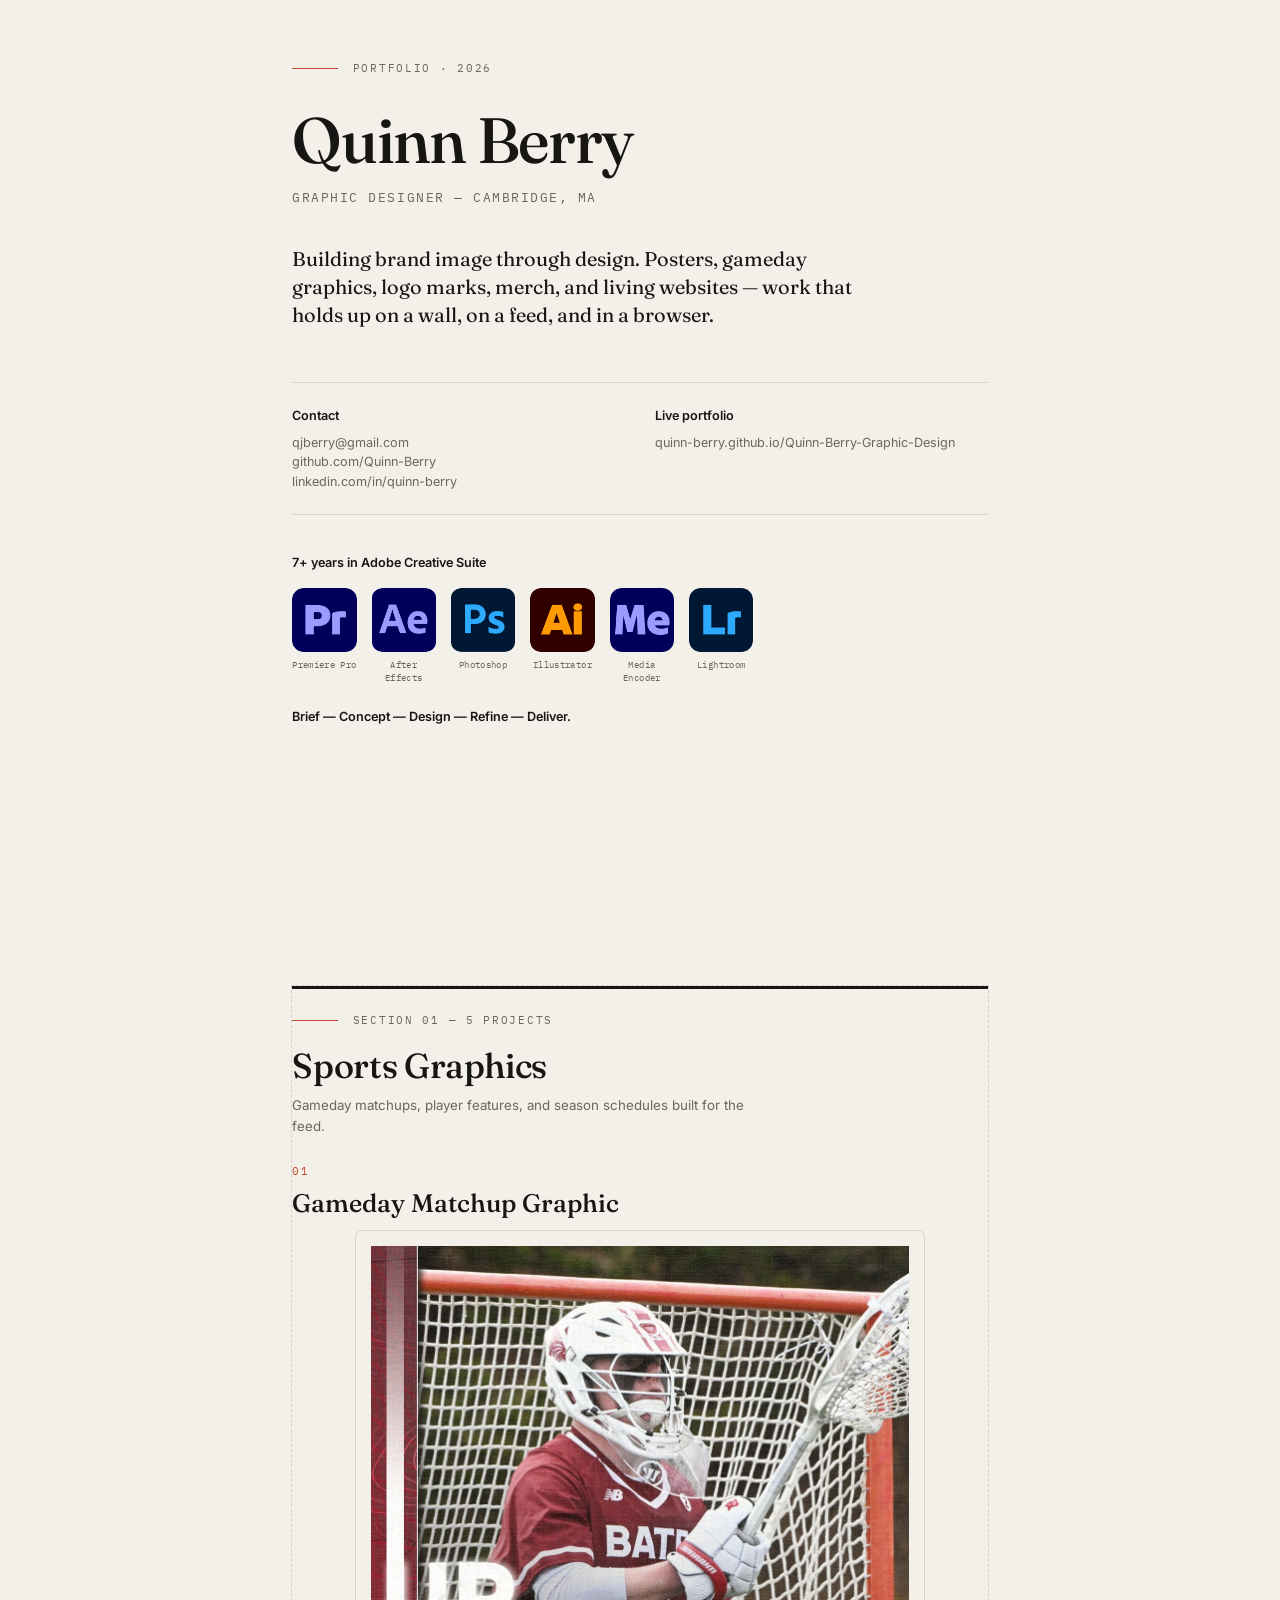
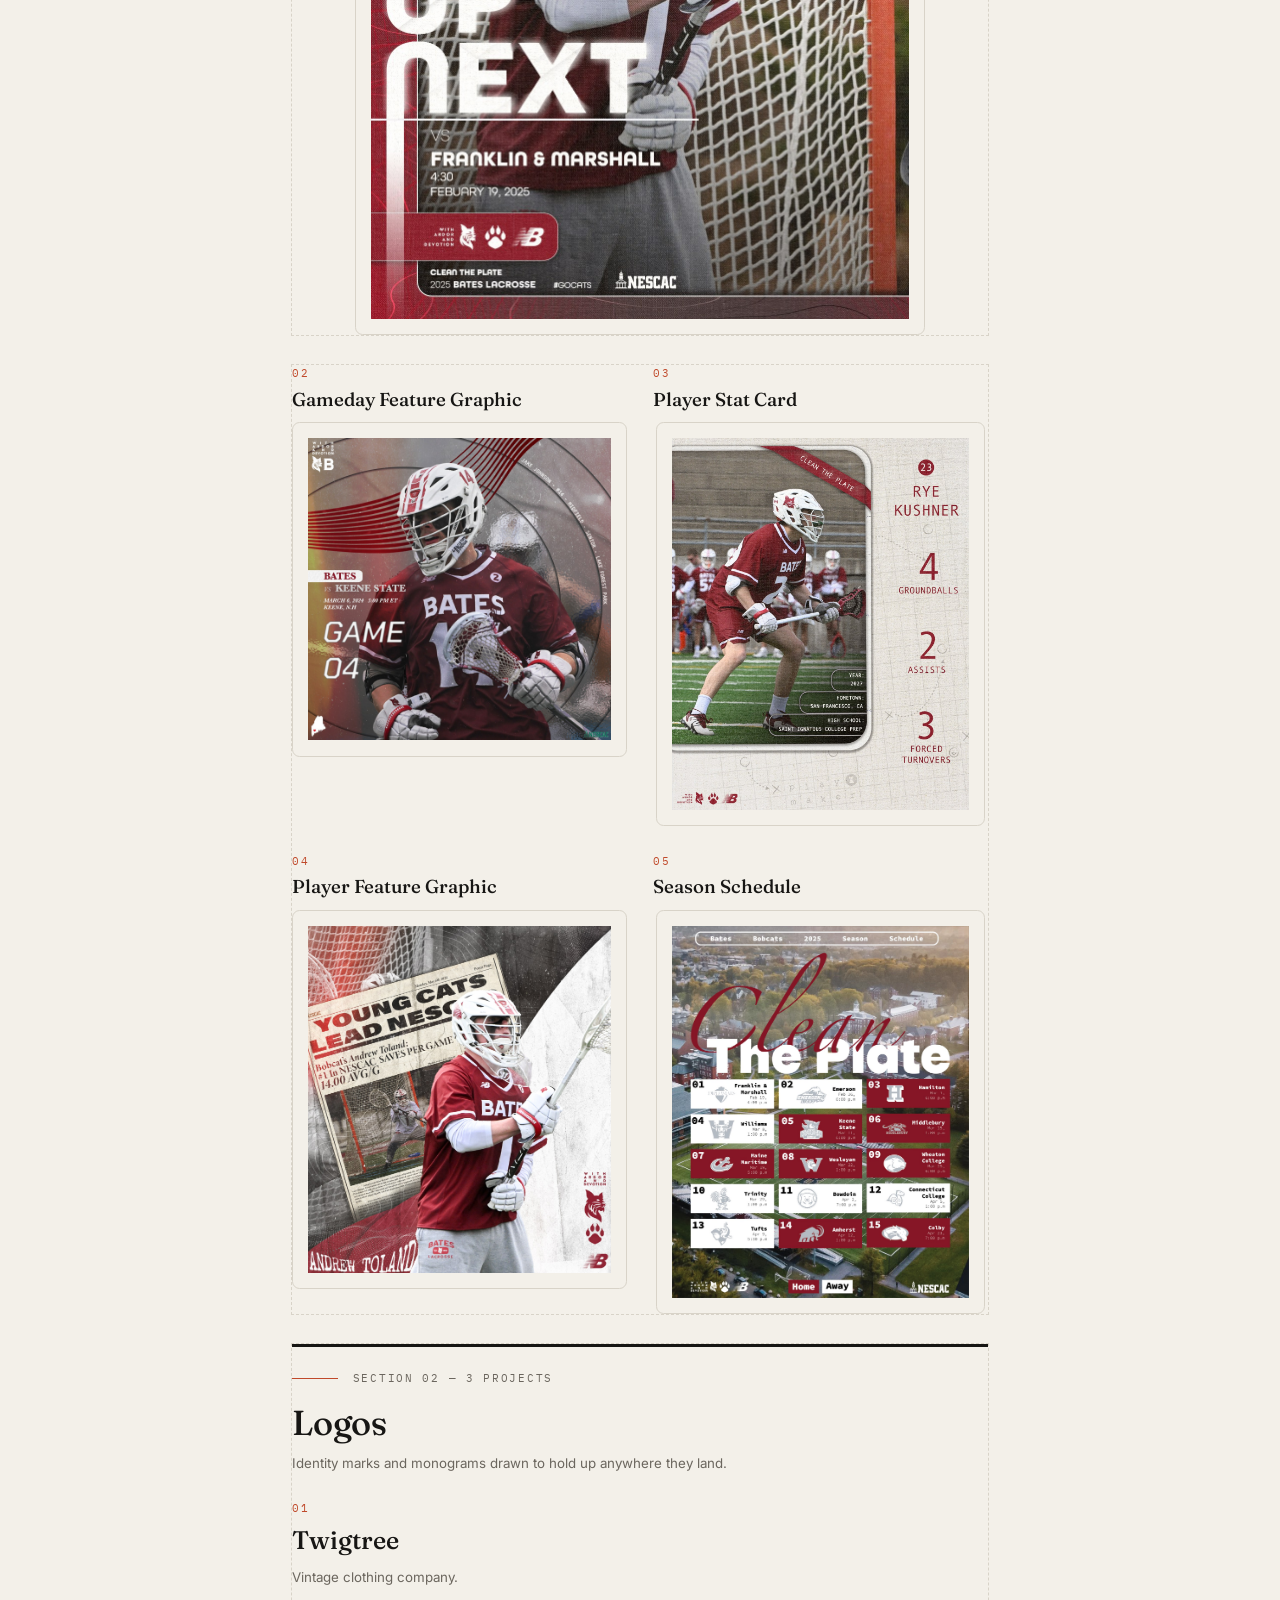
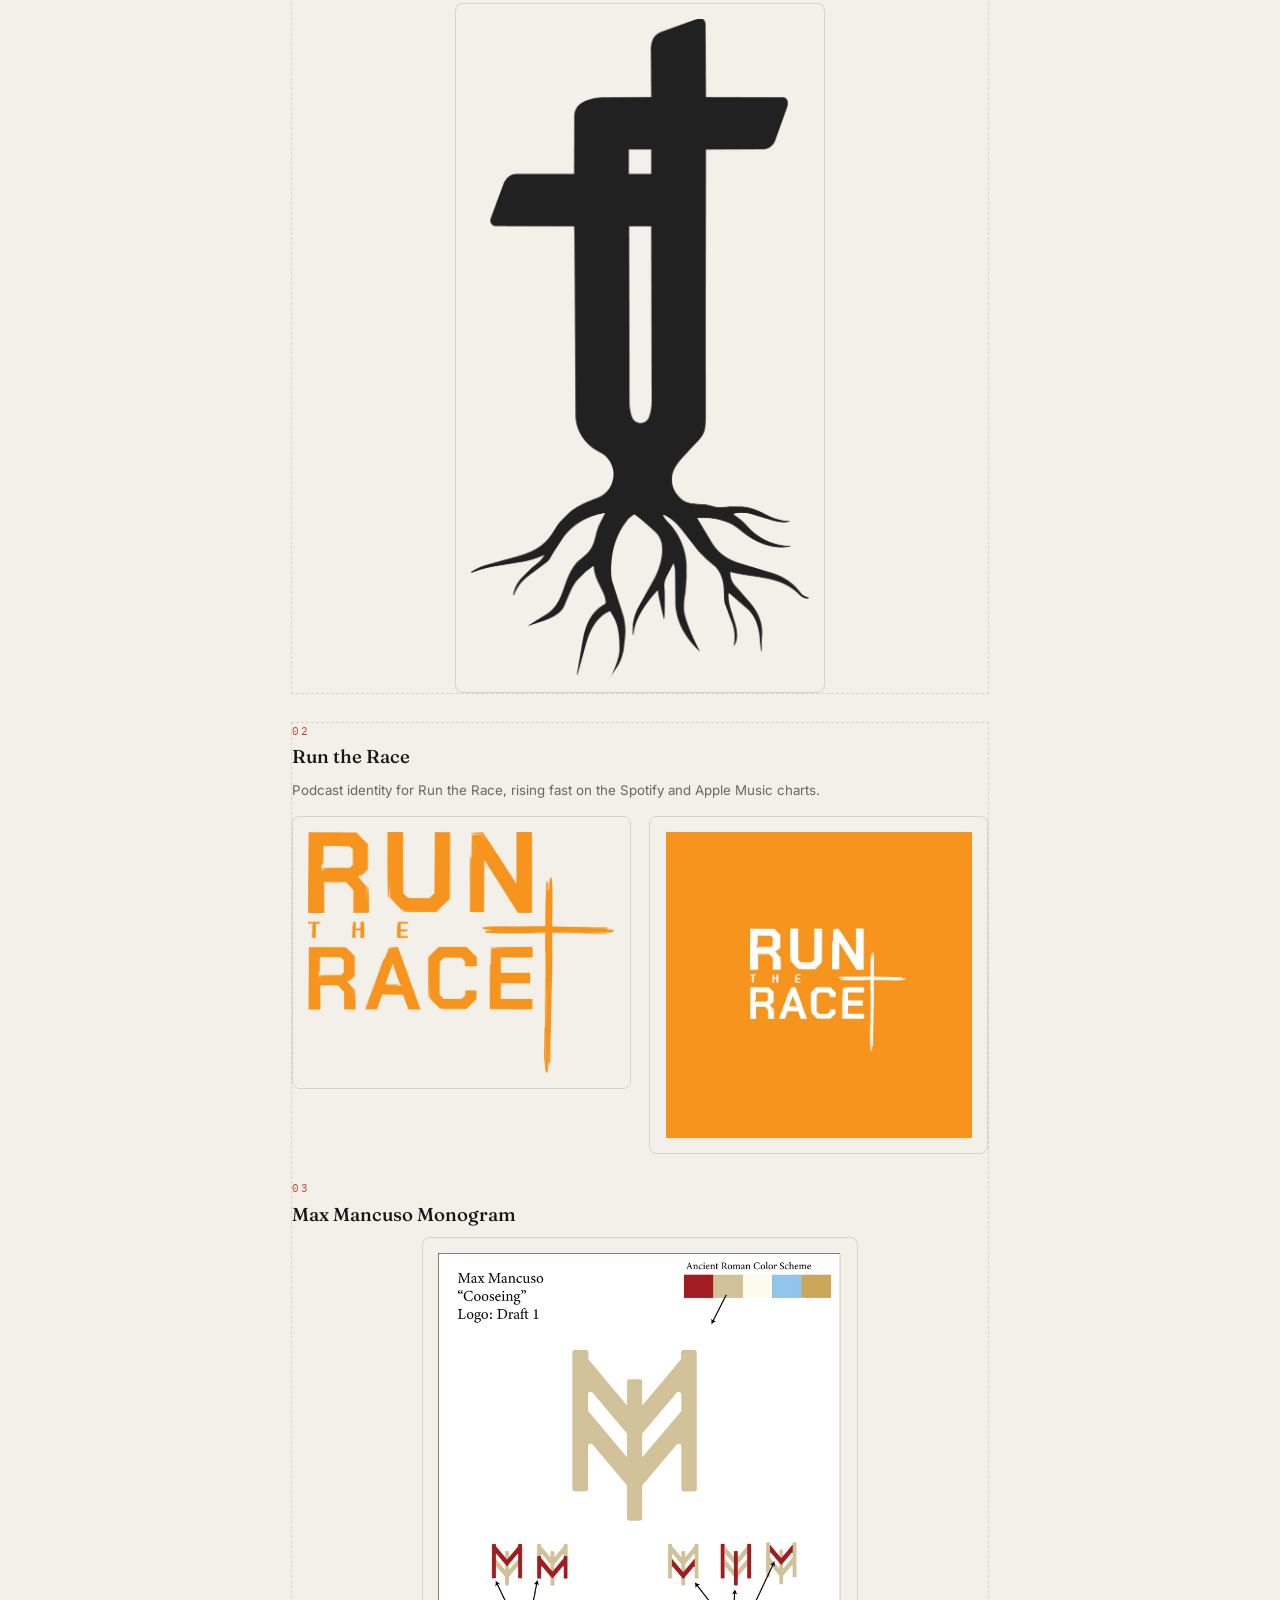
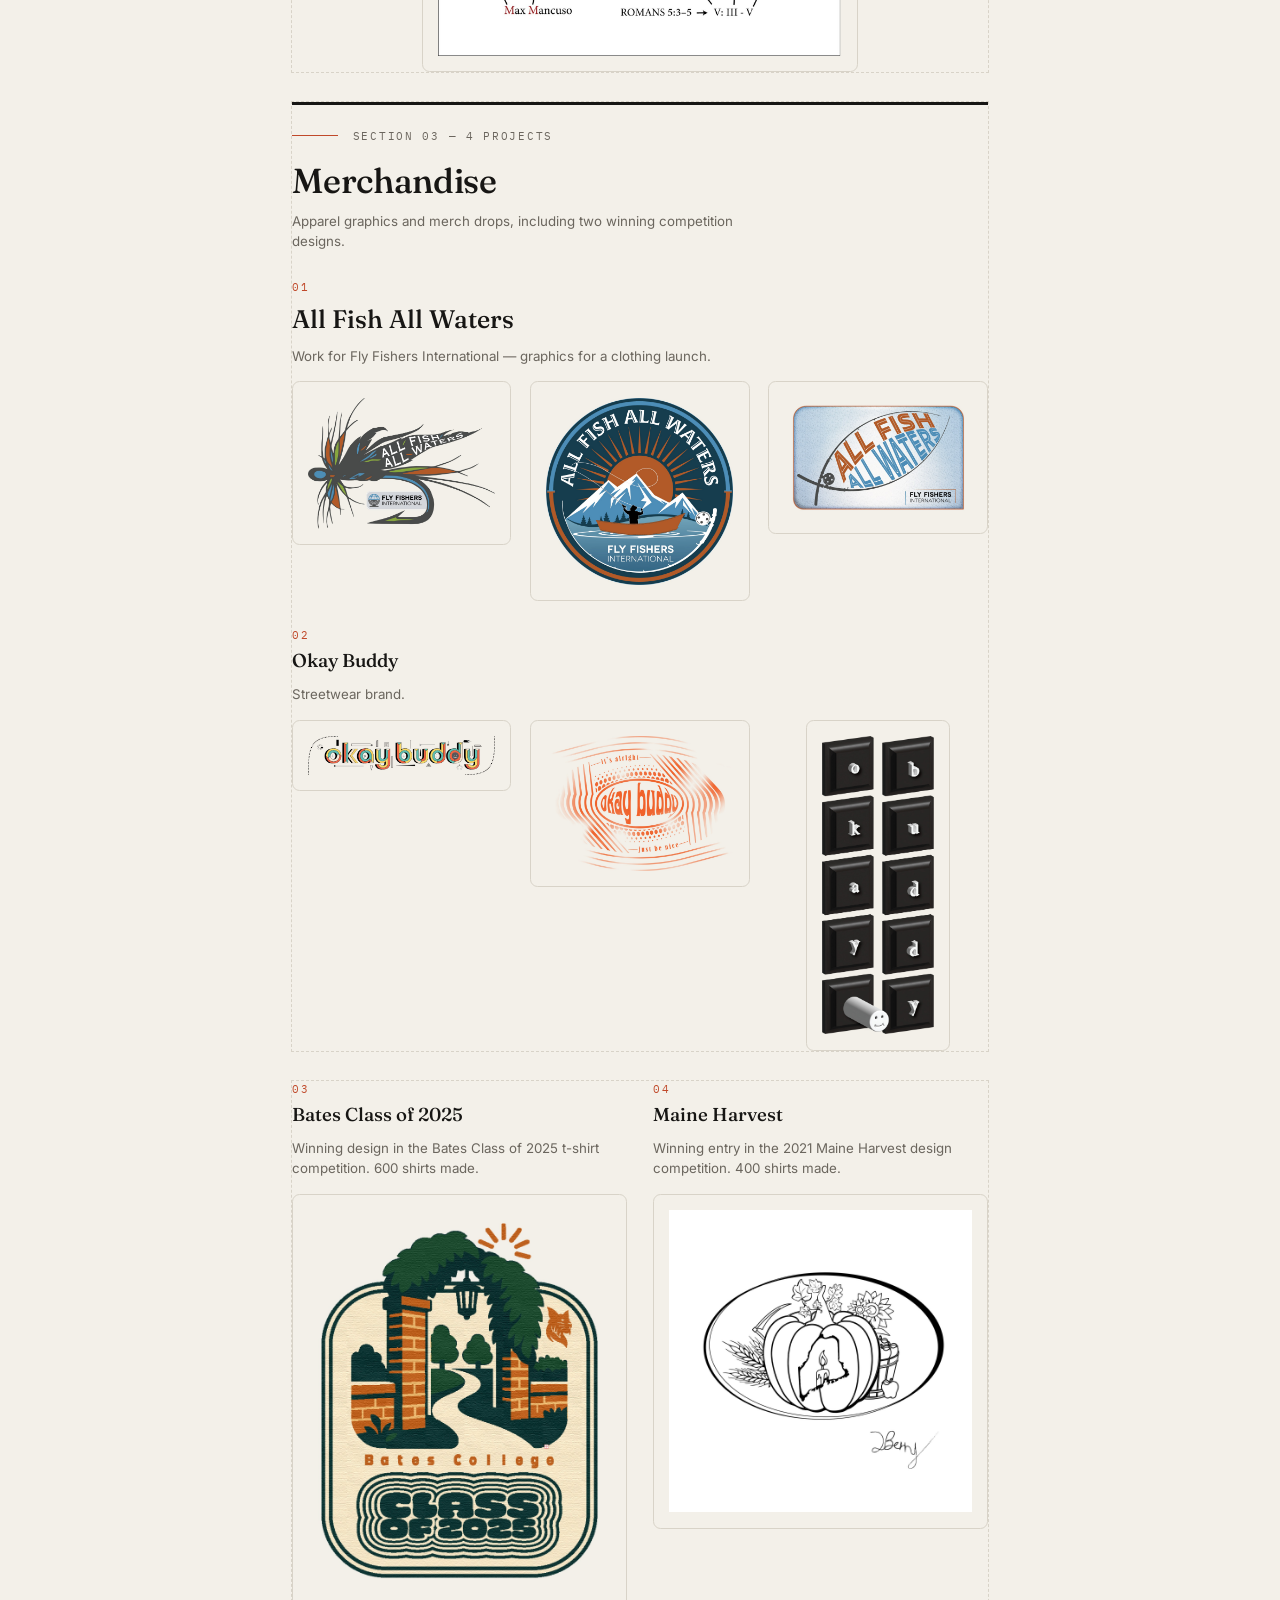
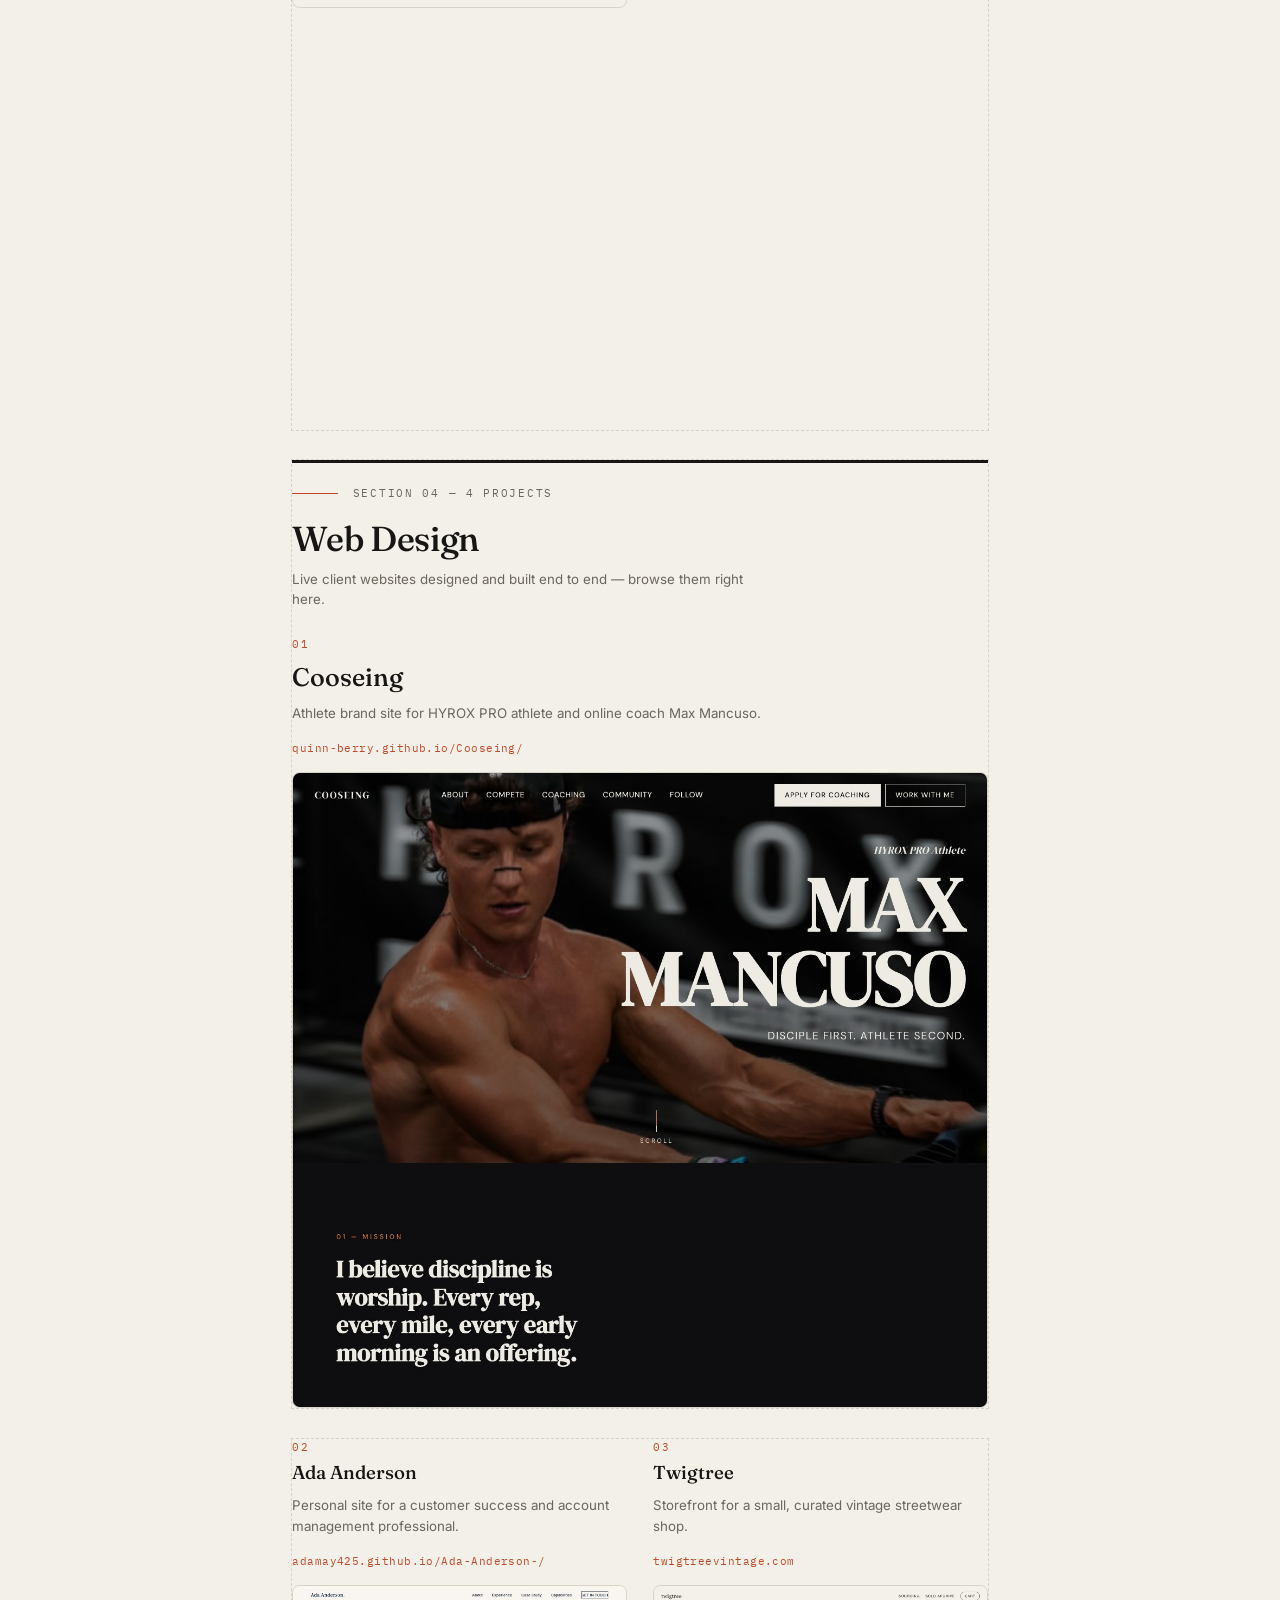
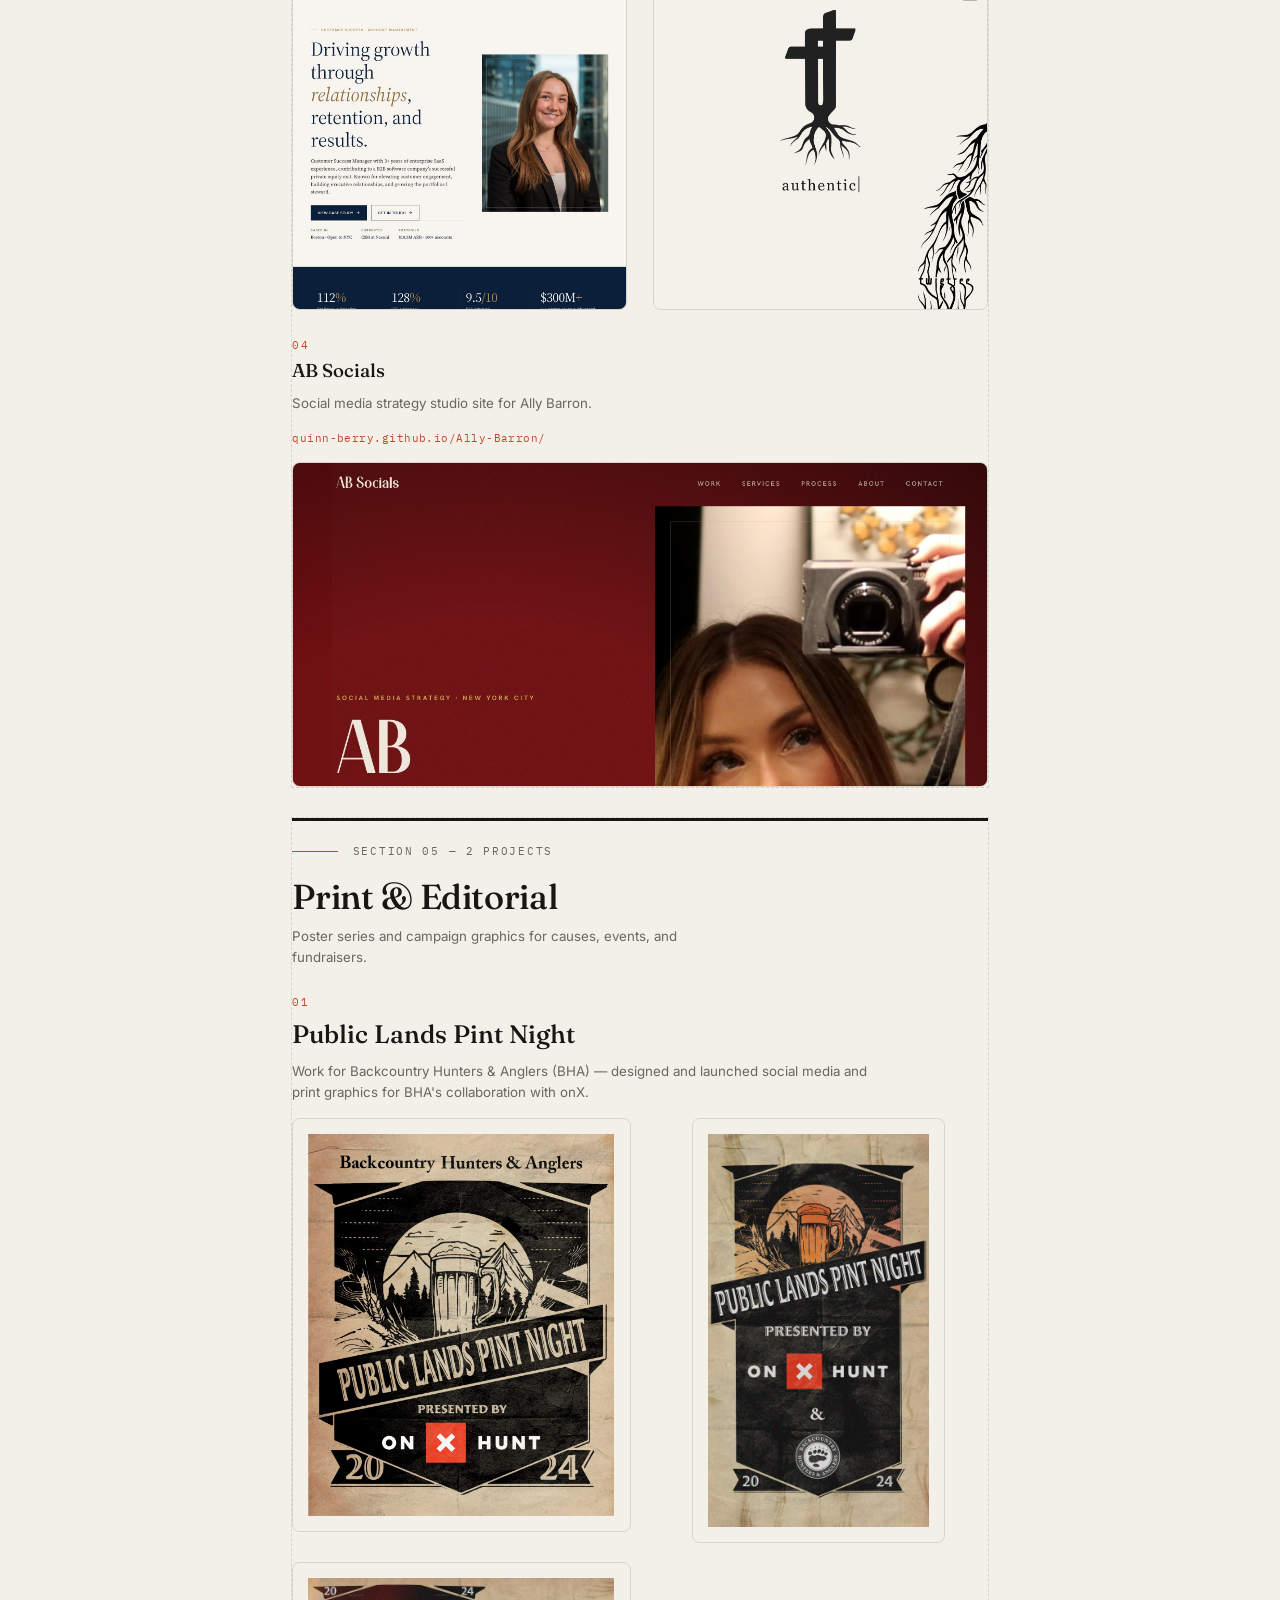
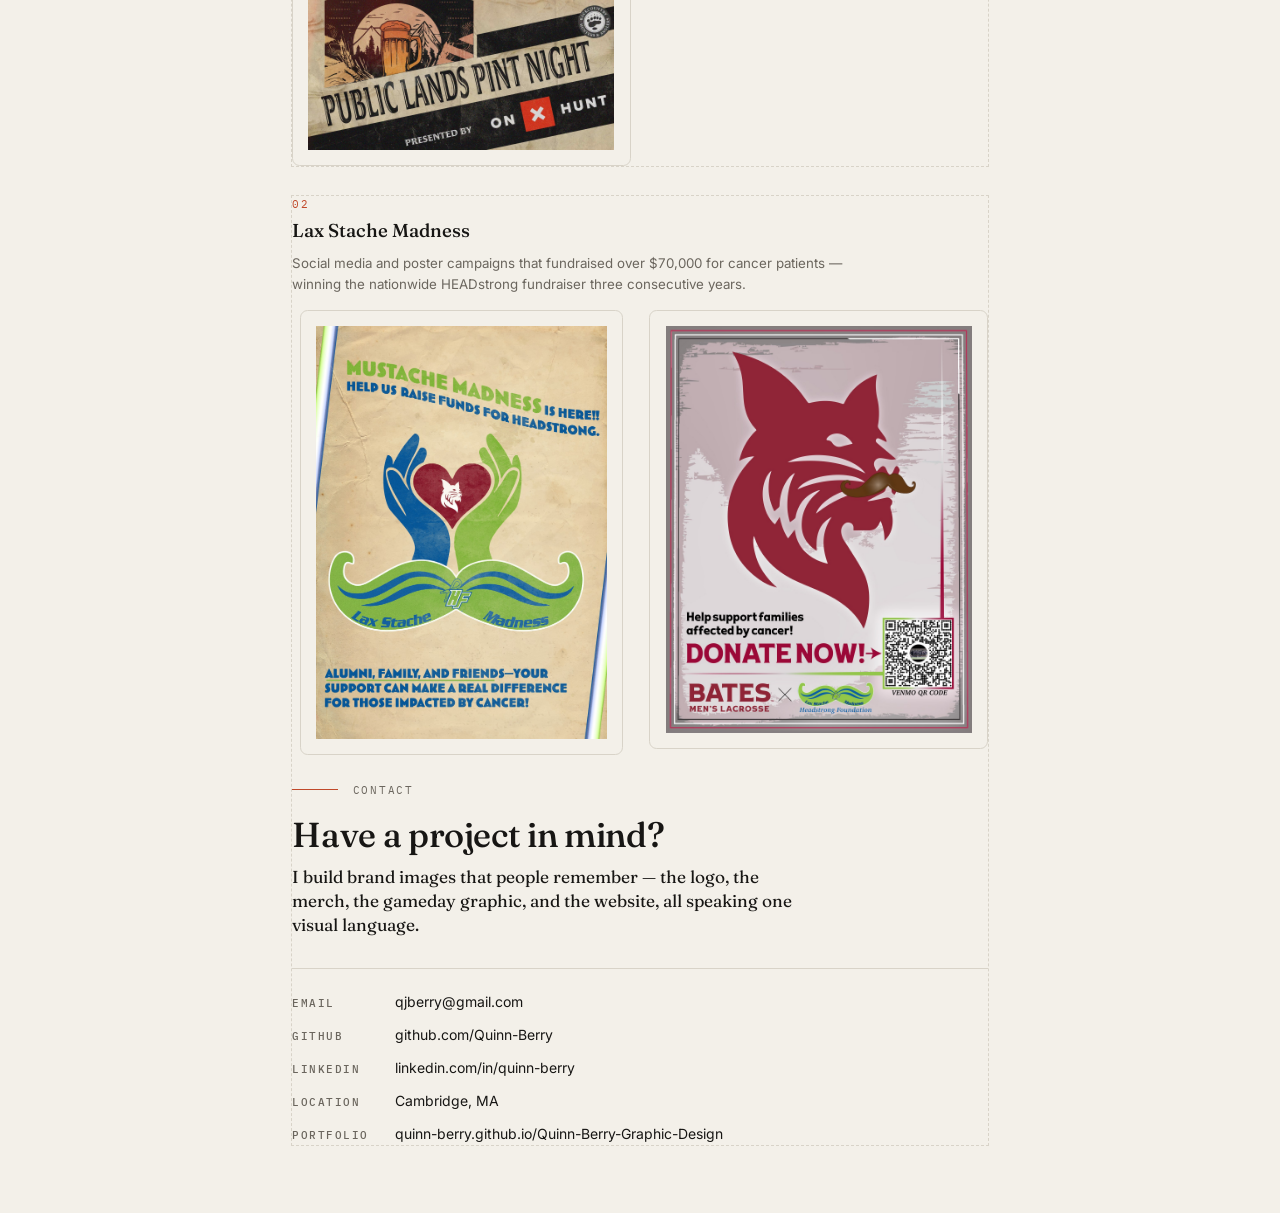
==== commit b2317751: "PDF: paginate and fill pages instead of leaving slack Chrome's own page breaking left every sheet wi" ====
--- a/print.html
+++ b/print.html
@@ -14,7 +14,7 @@
 <body>
 
 <!-- Cover -->
-<section class="sheet cover">
+<section class="cover">
   <p class="cover__eyebrow">Portfolio · 2026</p>
   <h1 class="cover__title">Quinn Berry</h1>
   <p class="cover__role">Graphic Designer — Cambridge, MA</p>
--- a/css/print.css
+++ b/css/print.css
@@ -1,6 +1,10 @@
 /* ============================================================
    Print edition (print.html -> PDF).
    Same palette and type system as the site; laid out for paper.
+
+   Pages are built by js/print.js, not by the browser's own page breaking:
+   each .page is exactly one sheet tall and its rows flex to fill it, so no
+   sheet ends in a band of white.
    ============================================================ */
 
 :root {
@@ -13,6 +17,12 @@
   --display: "Fraunces", Georgia, serif;
   --body:    "Inter", system-ui, -apple-system, sans-serif;
   --mono:    "IBM Plex Mono", ui-monospace, Menlo, monospace;
+
+  /* Letter minus the @page margins below. js/print.js packs to the same
+     numbers, so anything changed here has to change there too. */
+  --text-w: 184mm;
+  --page-h: 251mm;
+  --row-gap: 7mm;
 }
 
 @page {
@@ -23,7 +33,8 @@
 *, *::before, *::after { box-sizing: border-box; }
 
 body {
-  margin: 0;
+  width: var(--text-w);
+  margin: 0 auto;
   background: var(--bg);
   color: var(--ink);
   font-family: var(--body);
@@ -34,15 +45,40 @@
 
 img { max-width: 100%; display: block; }
 
-/* Sections flow rather than each claiming a fresh page: a category with three
-   short pieces used to leave two thirds of a sheet blank. The banded opener
-   below does the separating instead. Cover and closing page stay on their own. */
-.cover { break-after: page; page-break-after: always; }
-.end { break-before: page; page-break-before: always; }
+/* ---------- page scaffolding ---------- */
+
+.page {
+  height: var(--page-h);
+  display: flex;
+  flex-direction: column;
+  gap: var(--row-gap);
+  overflow: hidden;
+  break-before: page;
+  page-break-before: always;
+}
+
+/* Rows hold either one full-width block or a pair of projects side by side.
+   min-height:0 throughout, or a flex child refuses to shrink below its
+   content and the page overflows instead of the artwork resizing. */
+.row {
+  display: flex;
+  gap: var(--row-gap);
+  align-items: stretch;
+  min-height: 0;
+}
+
+.row > * { min-width: 0; min-height: 0; }
+
+.row--pair > .proj { flex: 1 1 0; }
+
+.row--full > *, .row--open > *, .row--end > * { flex: 1 1 auto; }
+
+/* Off-page container used only to measure natural row heights. */
+.measure { position: absolute; visibility: hidden; width: var(--text-w); }
 
 /* ---------- cover ---------- */
 
-.cover { padding-top: 6mm; }
+.cover { height: var(--page-h); padding-top: 6mm; }
 
 .cover__eyebrow,
 .cat__eyebrow {
@@ -149,21 +185,12 @@
   font-weight: 600;
 }
 
-/* ---------- category ---------- */
-
-/* The band that opens a section, kept whole and never left hanging at the
-   foot of a page without work under it. */
+/* ---------- category opener ---------- */
+
 .cat {
-  margin: 4mm 0 7mm;
   padding-top: 6mm;
   border-top: 2.5pt solid var(--ink);
-  break-inside: avoid;
-  page-break-inside: avoid;
-  break-after: avoid;
-  page-break-after: avoid;
-}
-
-.sheet:first-of-type .cat { margin-top: 0; }
+}
 
 .cat__title {
   font-family: var(--display);
@@ -181,40 +208,9 @@
   margin: 0;
 }
 
-/* A category heading must never be stranded at the foot of a page without the
-   work it introduces - a tall first piece would otherwise leave it alone. */
-.cat__eyebrow,
-.cat__title,
-.cat__caption,
-.proj__num,
-.proj__title,
-.proj__blurb,
-.proj__url {
-  break-after: avoid;
-  page-break-after: avoid;
-}
-
 /* ---------- project ---------- */
 
-/* Two projects across. A project showing several examples, or a live-site
-   screenshot, takes the full measure so its images stay readable.
-   Inline-block rather than grid on purpose: Chrome fragments a grid container
-   across printed pages badly, splitting rows and ignoring break-inside on the
-   items. Inline-blocks in normal flow paginate predictably. */
-/* The gutter is padding, not margin: two 50% items plus any horizontal margin
-   would exceed the line and wrap to one per row. The renderer builds these
-   elements in JS, so there is no whitespace between them to add width either. */
-.proj {
-  display: inline-block;
-  vertical-align: top;
-  width: 50%;
-  padding-right: 7mm;
-  margin-bottom: 8mm;
-  break-inside: avoid;
-  page-break-inside: avoid;
-}
-
-.proj--wide { width: 100%; padding-right: 0; }
+.proj { display: flex; flex-direction: column; min-height: 0; }
 
 /* A numeral sets the rhythm down the page and marks where one piece ends and
    the next begins, which two-across work needs more than a stacked list does. */
@@ -238,11 +234,9 @@
 .proj__blurb {
   color: var(--muted);
   font-size: 10pt;
-  max-width: 40em;
+  max-width: 44em;
   margin: 0 0 4mm;
 }
-
-.proj--feature .proj__blurb { font-size: 10.5pt; max-width: 46em; }
 
 .proj__url {
   font-family: var(--mono);
@@ -254,88 +248,112 @@
 
 /* ---------- galleries ---------- */
 
-/* Inside a full-width project the examples run two across; inside a
-   half-width one there is a single column to fill. */
+/* The gallery takes whatever height the row has left, and its cells split that
+   evenly. When print.js grows a row to fill a page, the artwork grows with it
+   rather than a strip of white opening under the block. */
 .gal {
+  flex: 0 0 auto;
   display: grid;
   grid-template-columns: 1fr;
-  gap: 5mm;
+  grid-auto-rows: auto;
   justify-items: center;
   align-items: start;
-}
-
-.proj--wide .gal { grid-template-columns: 1fr 1fr; }
-
-/* Every example sits in a square cell. Letting each image set its own height
-   left ragged rows and pockets of white wherever a wide piece rendered short;
-   uniform cells make rows line up and a page fill predictably. */
+  gap: 5mm;
+  min-height: 0;
+}
+
+.row--full .gal--n2 { grid-template-columns: repeat(2, 1fr); }
+.row--full .gal--n3 { grid-template-columns: repeat(3, 1fr); }
+
+/* print.js drops a three-up gallery to two columns when its page would
+   otherwise come up short — wider columns let the artwork grow. */
+.row--full .gal--n3.gal--relax { grid-template-columns: repeat(2, 1fr); }
+.row--full .gal--n4 { grid-template-columns: repeat(2, 1fr); }
+
+/* The frame shrink-wraps its artwork: the image sits in flow with a height cap
+   and the cell takes its size from it. Nothing here uses a percentage height —
+   those do not resolve down a flex-and-grid chain, and the image falls back to
+   its natural size and is clipped. */
 .gal__item {
   margin: 0;
   border: 1px solid var(--hairline);
   border-radius: 2mm;
   overflow: hidden;
-  width: 100%;
-  aspect-ratio: 1 / 1;
-  display: grid;
-  place-items: center;
   padding: 4mm;
-  break-inside: avoid;
-  page-break-inside: avoid;
-}
-
-.gal__item img { max-width: 100%; max-height: 100%; width: auto; height: auto; }
-
-/* A feature opens its section: the banded heading plus one large piece takes
-   the sheet on purpose, so that page reads as an opener rather than as a page
-   someone failed to fill. Square cells are dropped here — the piece sets its
-   own shape at 168mm, which is what the text block leaves under the opener. */
-.proj--feature .gal:not(.gal--multi) { grid-template-columns: 1fr; }
-
-.proj--feature .gal:not(.gal--multi) .gal__item {
-  width: 100%;
-  aspect-ratio: auto;
-  padding: 5mm;
-}
-
-/* 140mm, not more: the opener band runs about 50mm and the title block about
-   25mm, so a taller feature no longer fits beneath its own heading and Chrome
-   pushes it to the next page, stranding the heading alone on the one before. */
-.proj--feature .gal:not(.gal--multi) .gal__item img { max-height: 140mm; }
-
-/* Galleries of several examples get shallower cells than the square default,
-   so two rows of them still sit under a section opener. */
-.gal--multi .gal__item { aspect-ratio: 4 / 3; }
-
-/* Three examples run three across rather than two-plus-a-gap, which both drops
-   the empty cell and lets the next project share the page. Features keep two
-   columns: they carry the section and should stay large. */
-.proj--wide:not(.proj--feature) .gal--n3 { grid-template-columns: repeat(3, 1fr); }
+  width: fit-content;
+  max-width: 100%;
+  min-height: 0;
+}
+
+/* The height cap is what keeps a section's work to a page. Width follows from
+   it, so a tall poster narrows rather than matting itself in a wide frame.
+   print.js raises --cap per page until that page's work fills the sheet, so
+   these are starting sizes rather than final ones. */
+.gal__item img {
+  max-width: 100%;
+  max-height: calc(74mm * var(--cap, 1));
+  width: auto;
+  height: auto;
+}
+
+.proj--feature .gal__item img { max-height: calc(132mm * var(--cap, 1)); }
+
+/* Pinned to the cell's edges, then object-fit scales the artwork inside it.
+   A percentage width/height does not work here: the cell's own height comes
+   from a 1fr grid row inside a flex column, which leaves the percentage
+   unresolved, and the image falls back to its natural size and is clipped. */
+.gal__item img { display: block; }
 
 /* ---------- live site screenshots ---------- */
 
+/* Screenshots are sized by height rather than a fixed ratio, so the same --cap
+   that grows the artwork elsewhere grows these too — and because they crop from
+   the top, a taller frame simply shows more of the page. */
 .shot {
   margin: 0;
   border: 1px solid var(--hairline);
   border-radius: 2mm;
   overflow: hidden;
-  break-inside: avoid;
-  page-break-inside: avoid;
-}
-
-.shot img { width: 100%; max-height: 80mm; object-fit: cover; object-position: top; }
-
-.proj--feature .shot img { max-height: 150mm; }
+  flex: 0 0 auto;
+  width: 100%;
+  height: calc(62mm * var(--cap, 1));
+}
+
+.proj--feature .shot { height: calc(96mm * var(--cap, 1)); }
+
+.shot { position: relative; }
+
+/* Screenshots crop from the top rather than letterbox: a homepage reads as
+   itself from the masthead down. */
+.shot img {
+  position: absolute;
+  top: 0;
+  left: 0;
+  width: 100%;
+  height: 100%;
+  object-fit: cover;
+  object-position: top;
+}
 
 .shot__missing { padding: 8mm; color: var(--muted); text-align: center; margin: 0; }
 
-/* ---------- closing page ---------- */
+/* ---------- closing block ---------- */
+
+/* The closing block is short by nature; centring it in whatever height is left
+   reads as composition rather than as a page that ran out of content. */
+.end {
+  display: flex;
+  flex-direction: column;
+  justify-content: center;
+  height: 100%;
+}
 
 .end__lede {
   font-family: var(--display);
   font-size: 13pt;
   line-height: 1.4;
   max-width: 30em;
-  margin: 0 0 10mm;
+  margin: 0 0 8mm;
 }
 
 .end__list {
@@ -359,11 +377,12 @@
   min-width: 26mm;
 }
 
-/* On screen the sheets read as a stack of pages; in print @page handles it. */
+/* On screen the pages read as a stack of sheets; in print @page handles it.
+   Outline and margin only — padding or a border here would shrink the content
+   box on screen but not on paper, and print.js measures on screen. */
 @media screen {
-  body { padding: 10mm; max-width: 216mm; margin: 0 auto; }
-  .sheet { padding-top: 12mm; border-top: 2px dashed var(--hairline); }
-  .cover { border-top: 0; padding-top: 0; }
+  body { padding: 10mm 0; }
+  .page { outline: 1px dashed var(--hairline); margin-bottom: 8mm; }
 }
 
 /* The page colour has to survive to paper: every image was flattened onto this
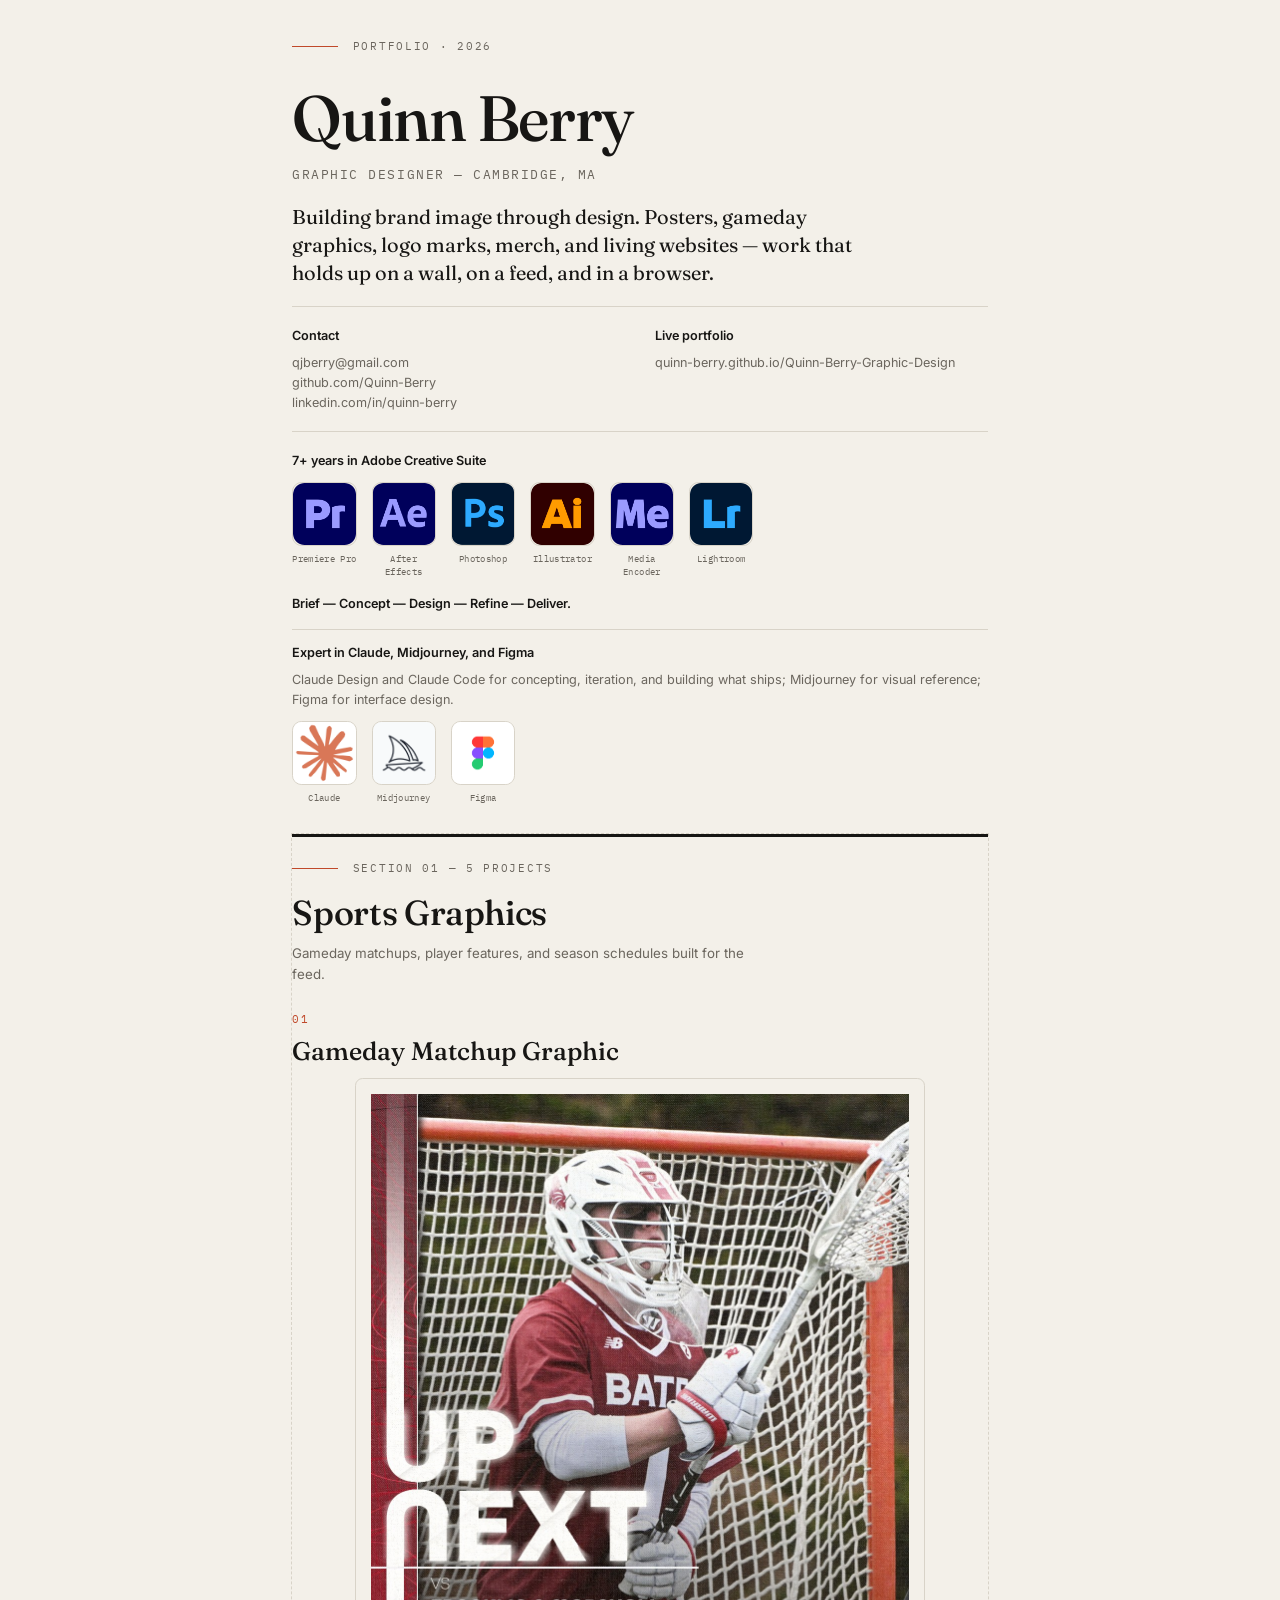
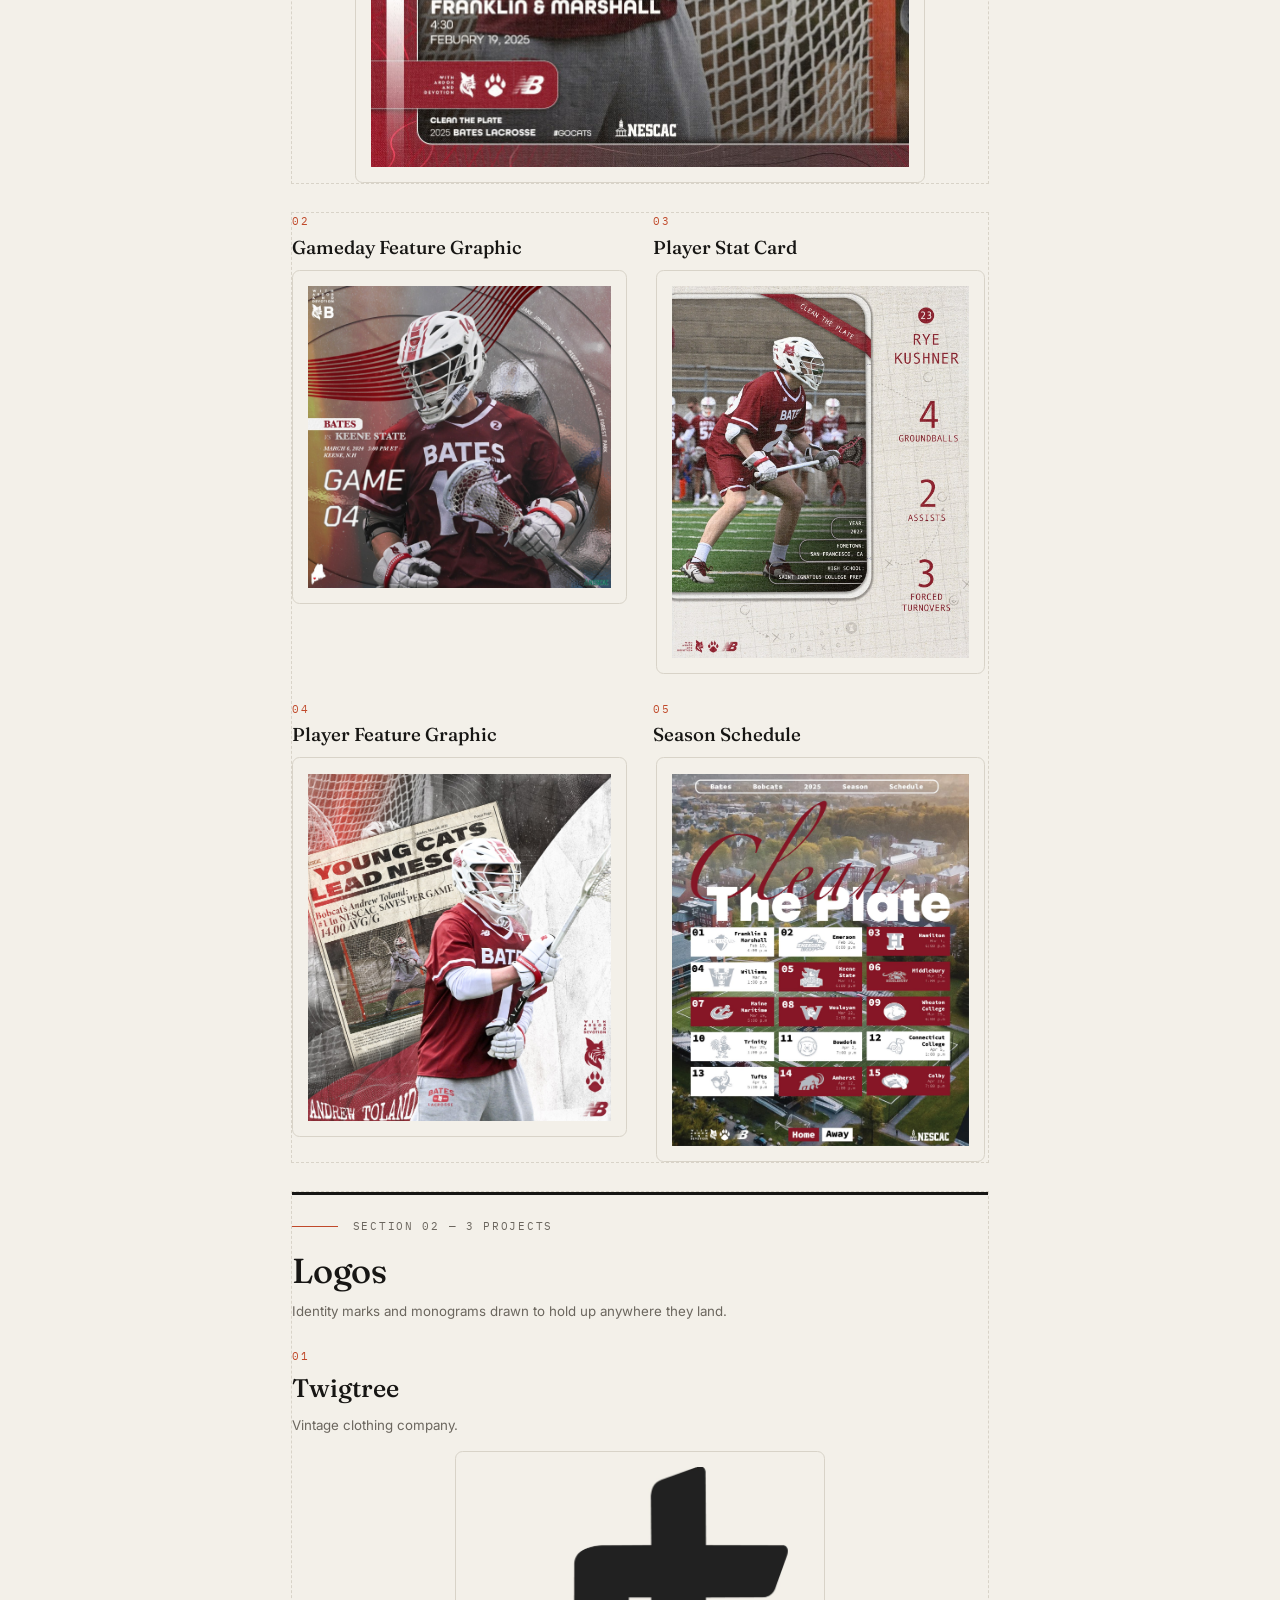
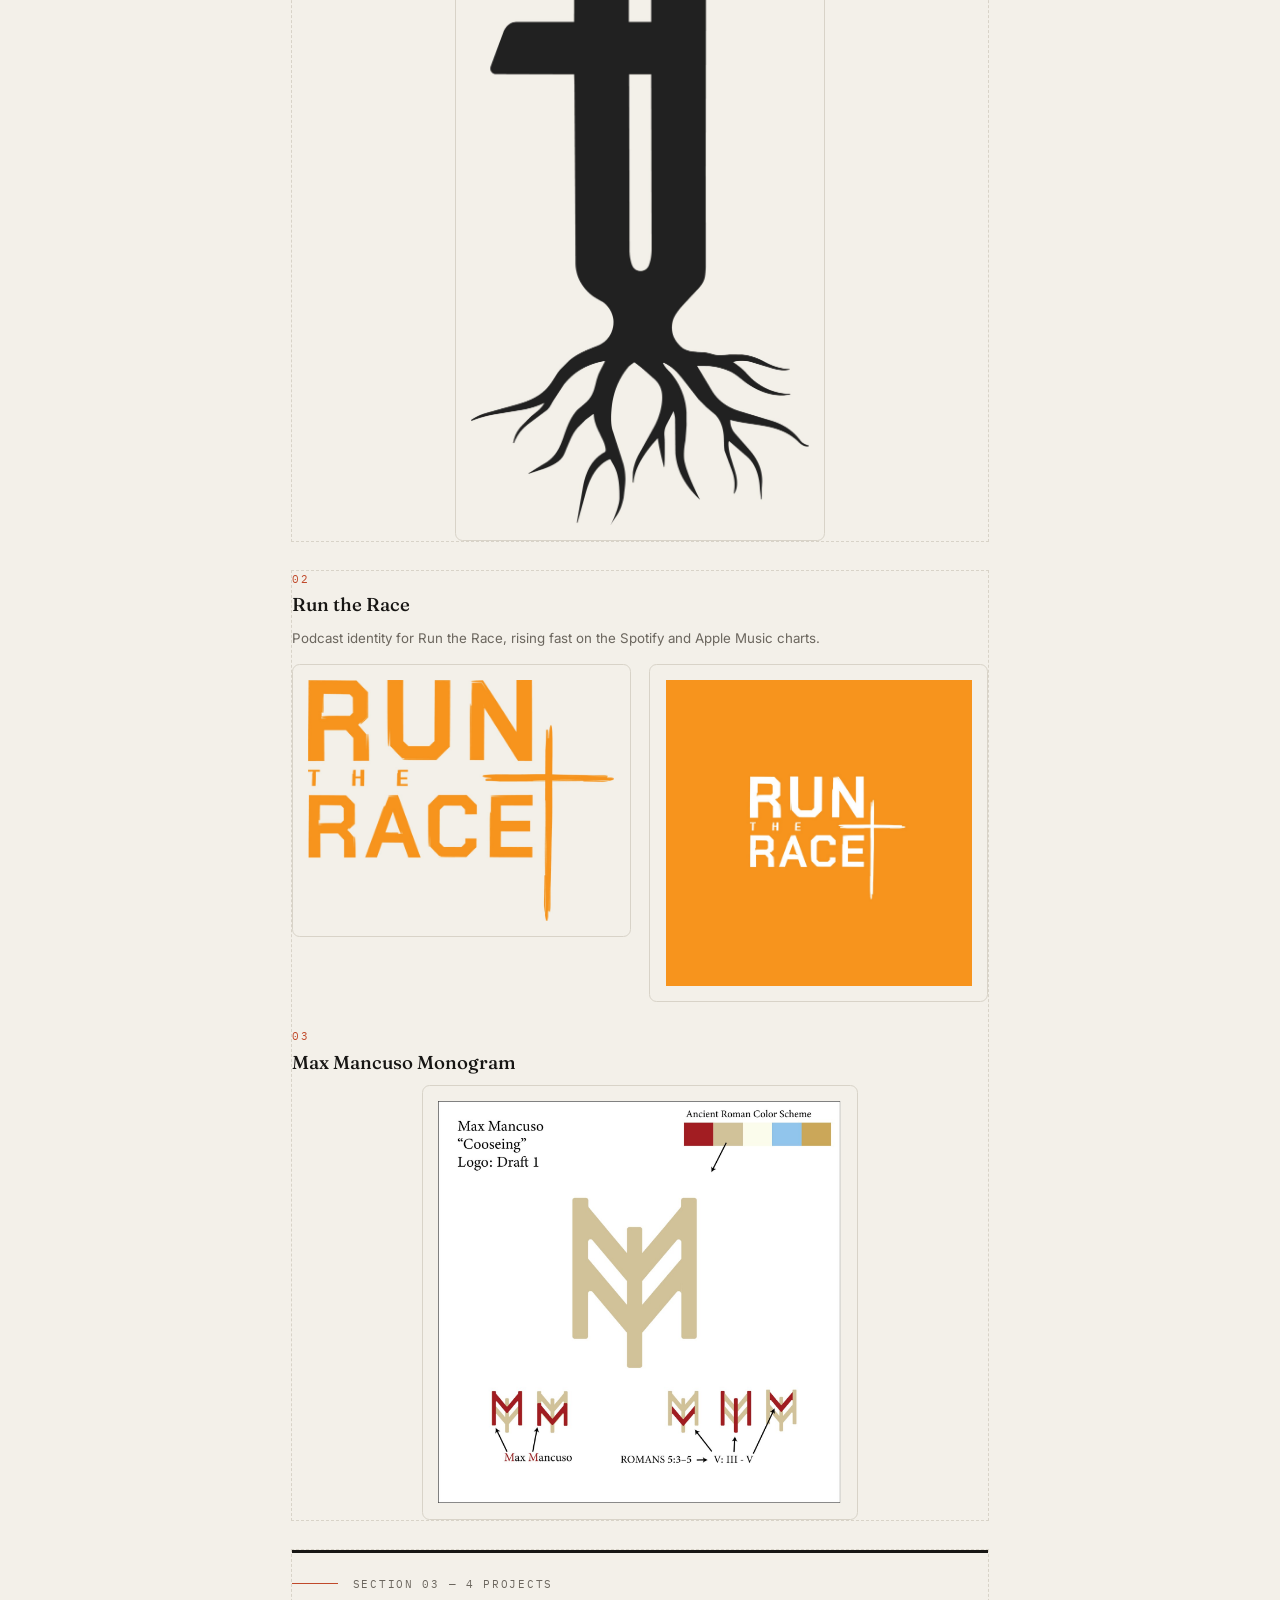
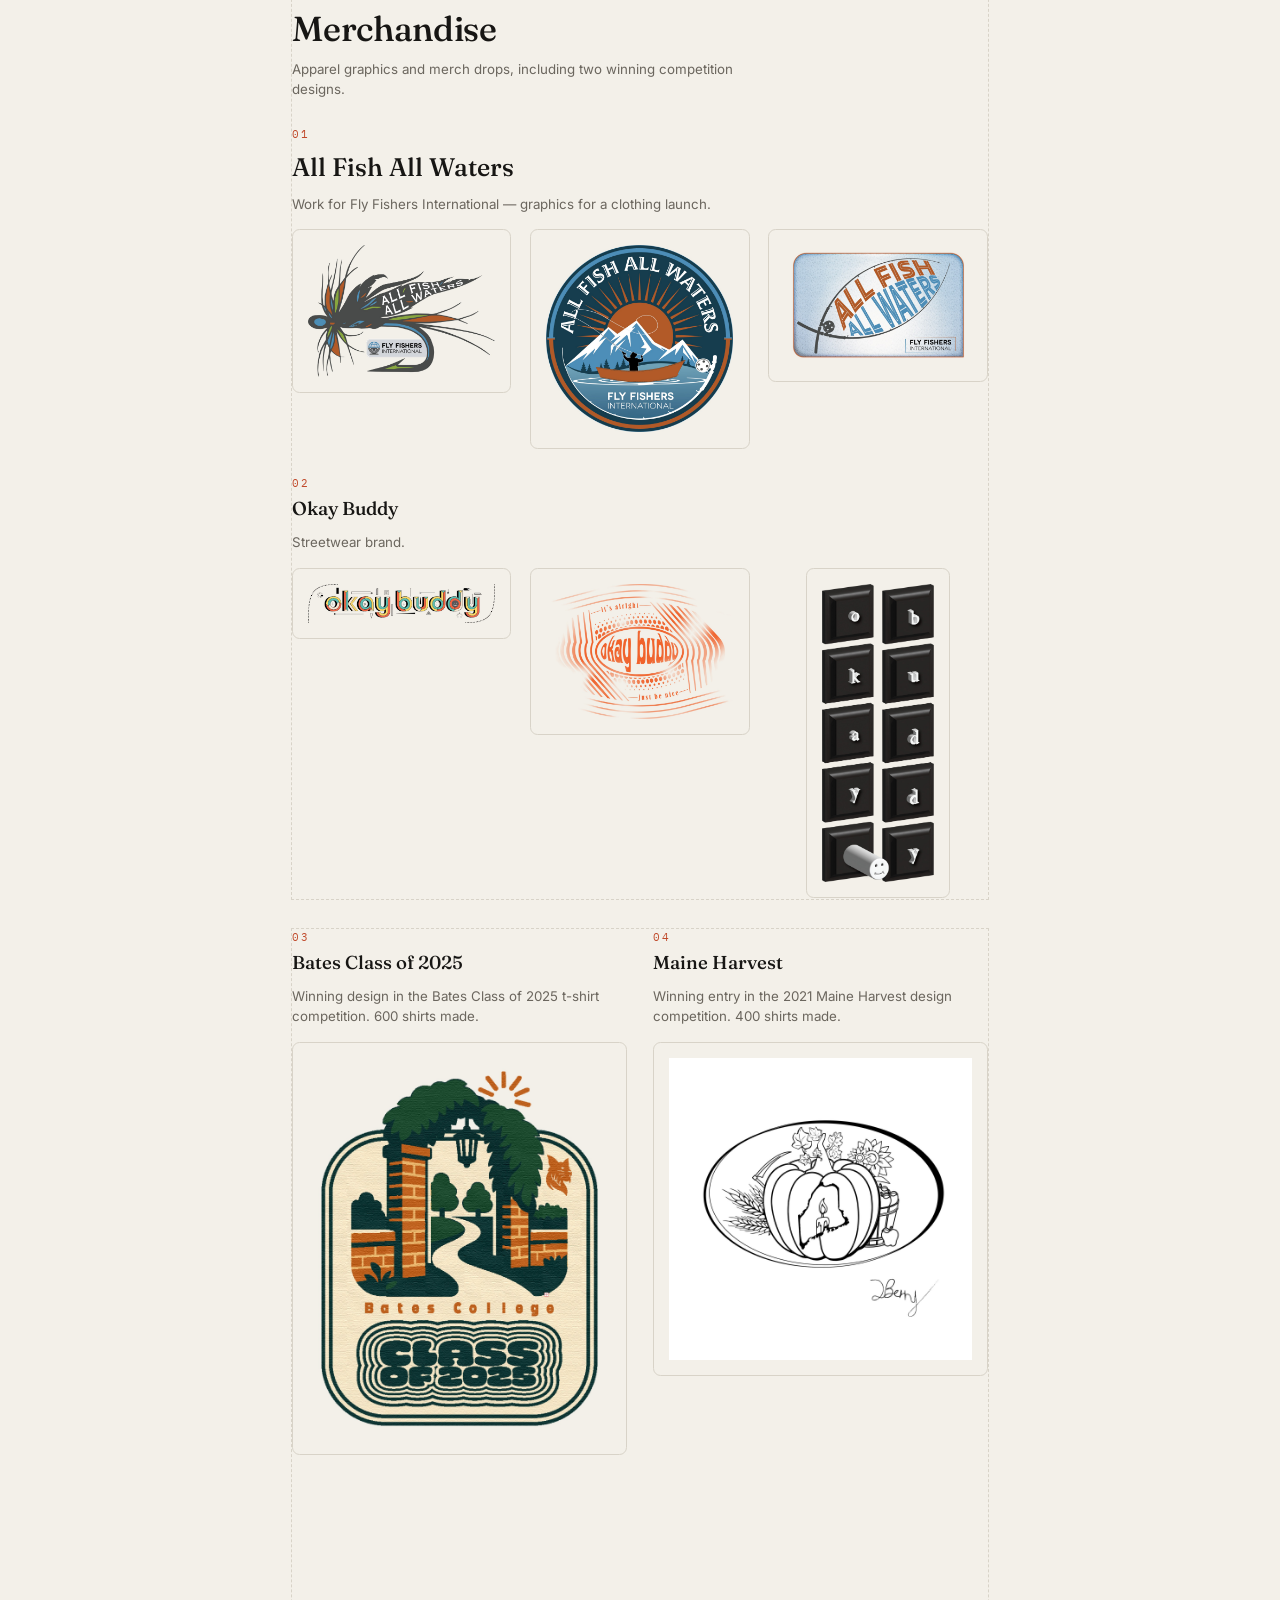
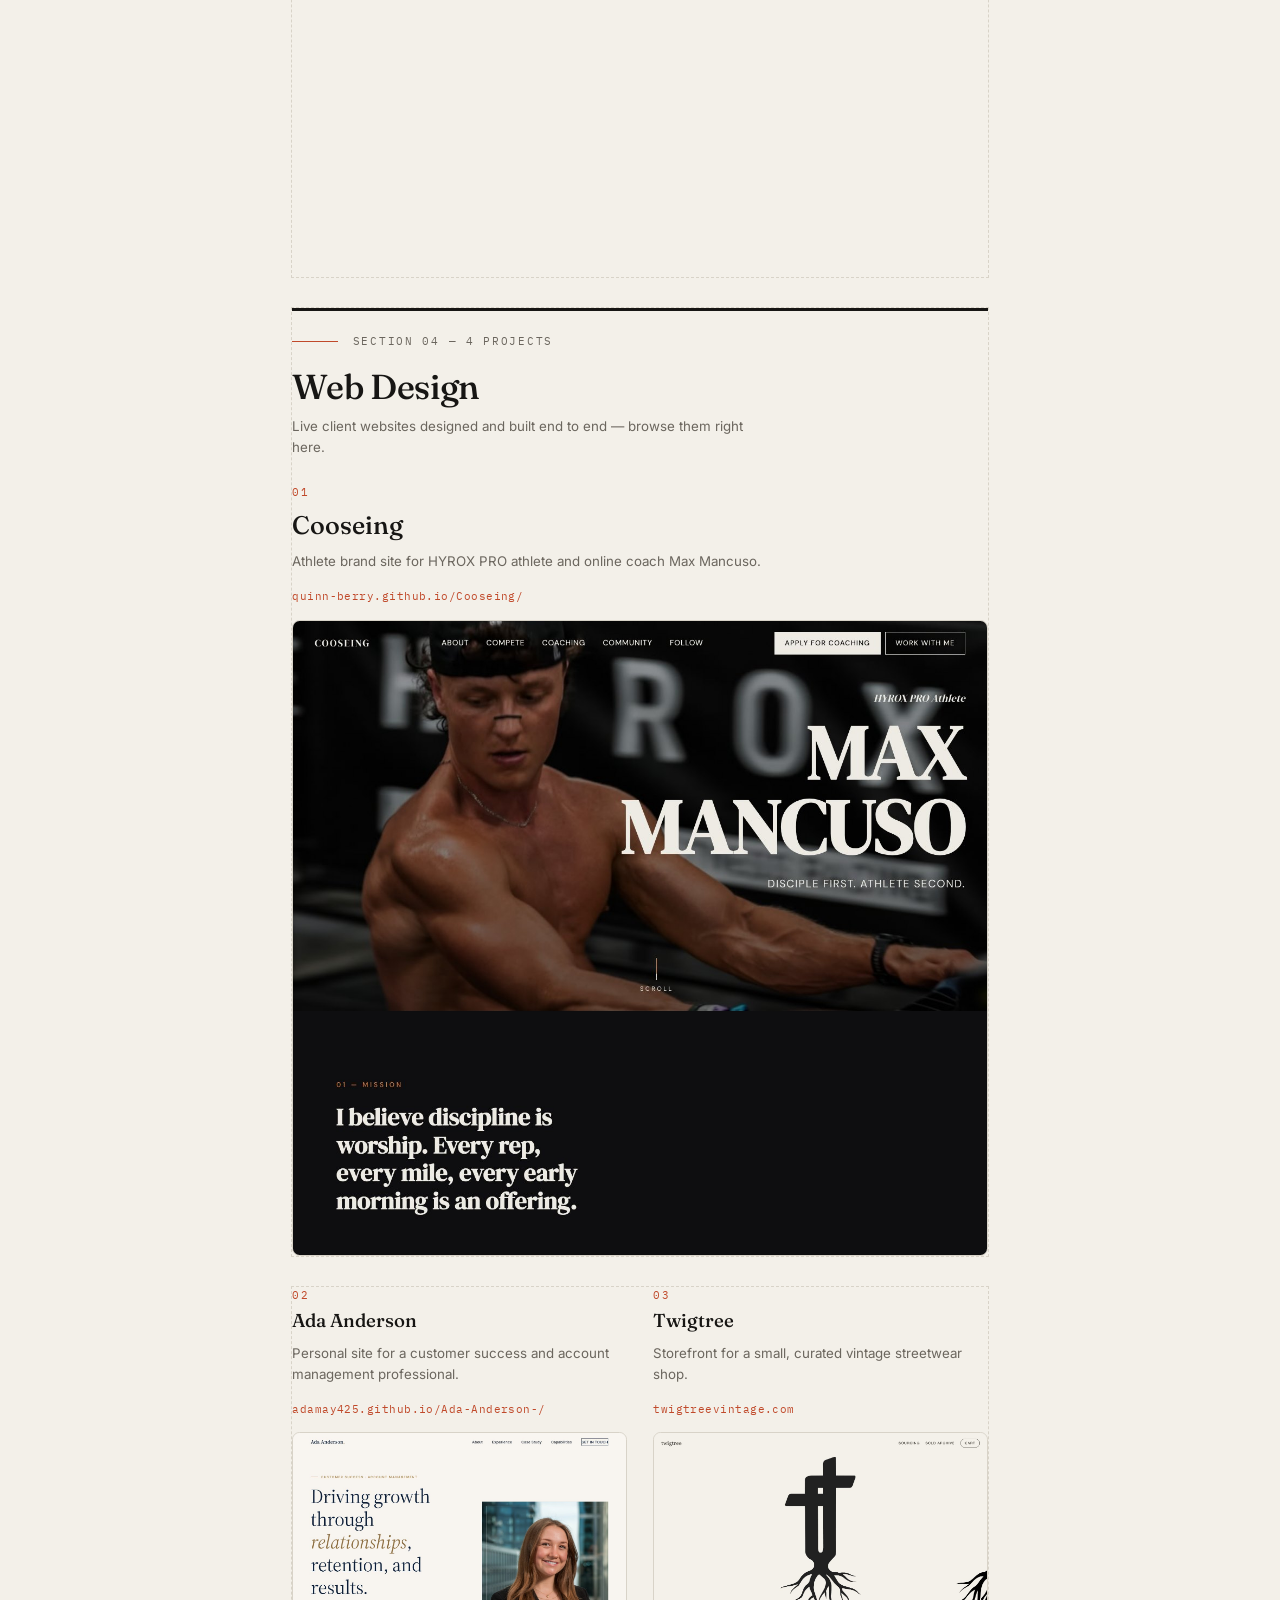
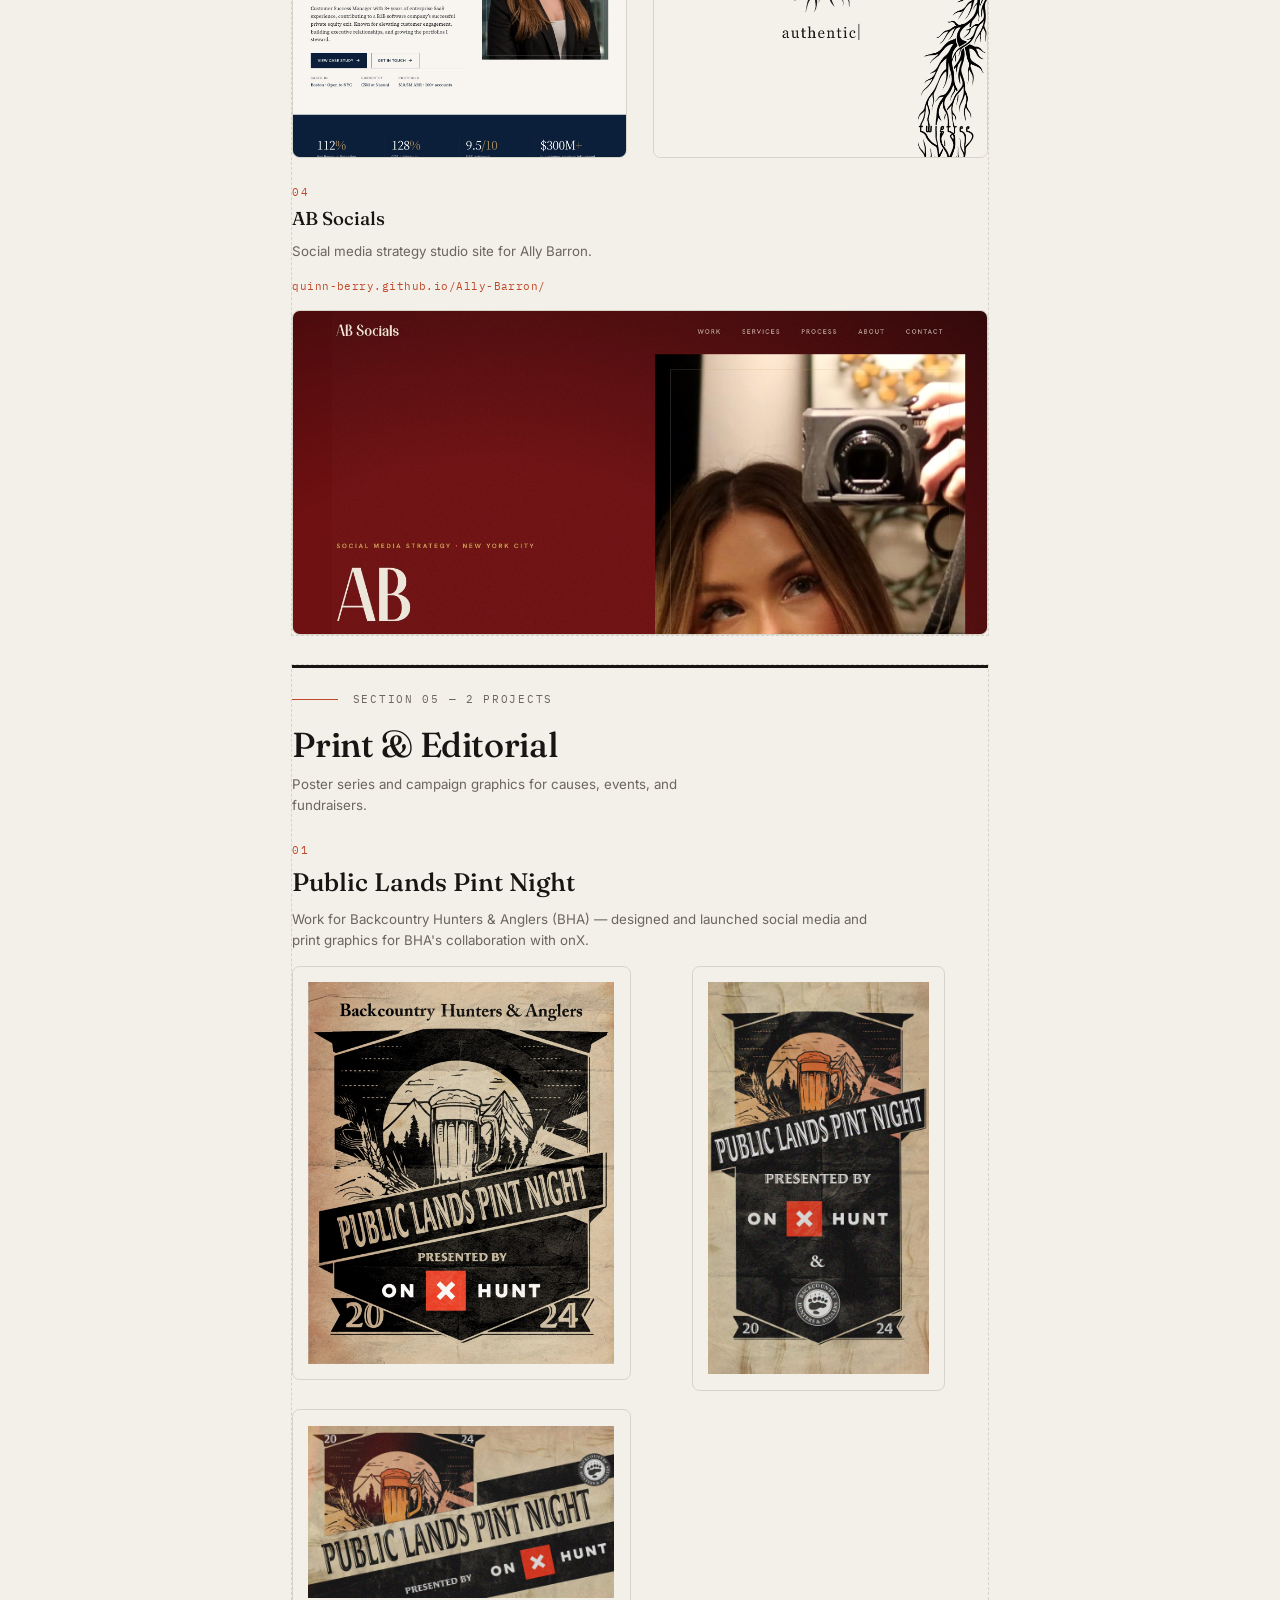
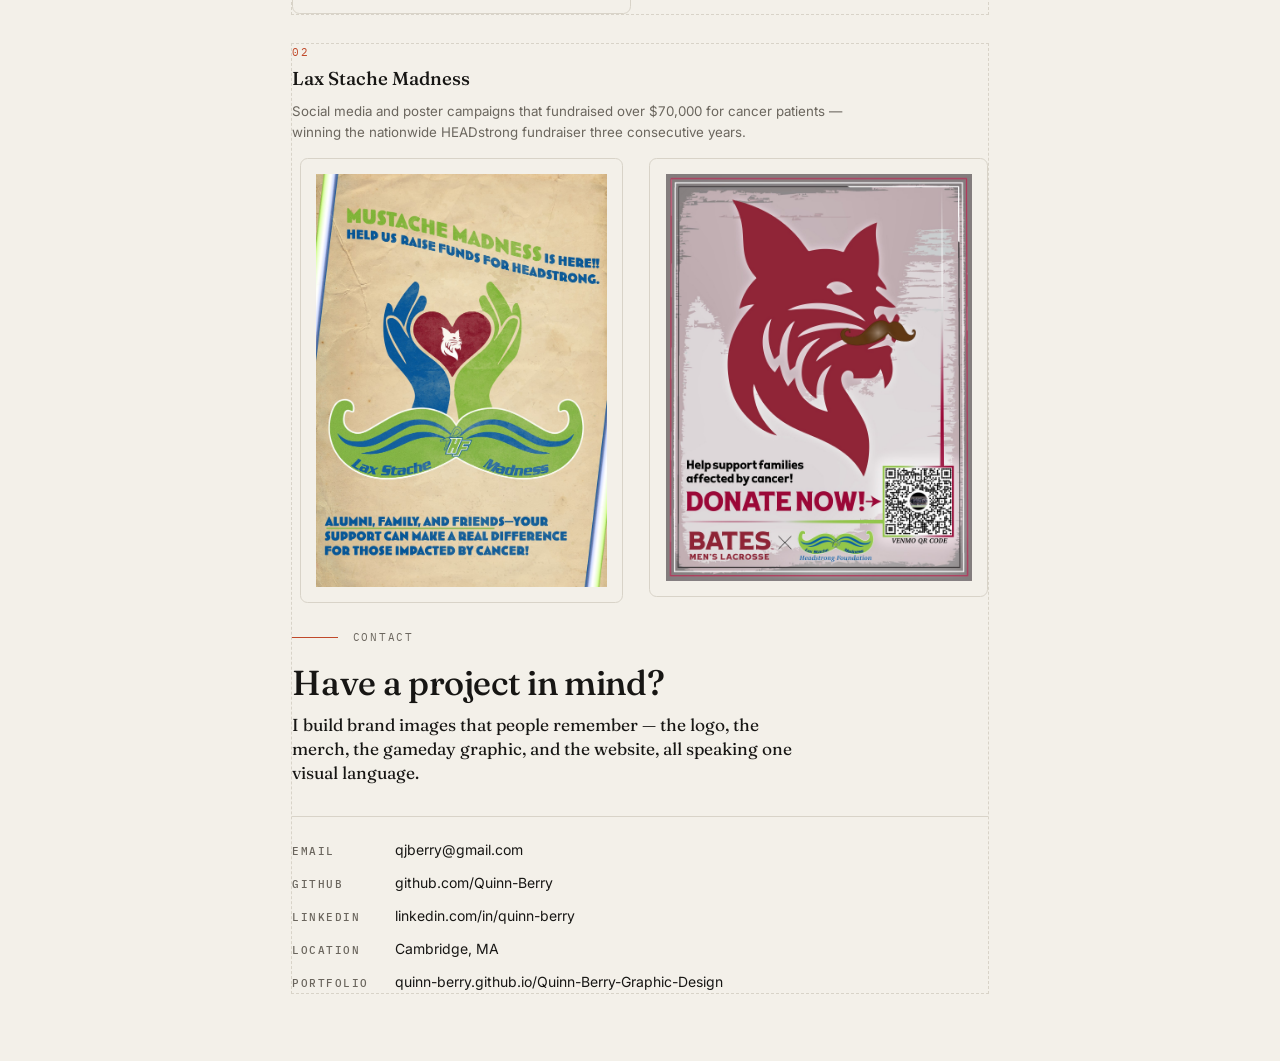
==== commit 59c24f10: "Add Claude, Midjourney and Figma to the tools panel One "Expert in" group under the Adobe row, divid" ====
--- a/print.html
+++ b/print.html
@@ -47,6 +47,17 @@
     </ul>
     <span class="cover__flow">Brief — Concept — Design — Refine — Deliver.</span>
   </div>
+
+  <div class="cover__tools cover__tools--more">
+    <b>Expert in Claude, Midjourney, and Figma</b>
+    <span>Claude Design and Claude Code for concepting, iteration, and building
+    what ships; Midjourney for visual reference; Figma for interface design.</span>
+    <ul class="cover__apps">
+      <li><img src="assets/tools/claude.png" alt="Claude"><span>Claude</span></li>
+      <li><img src="assets/tools/midjourney.png" alt="Midjourney"><span>Midjourney</span></li>
+      <li><img src="assets/tools/figma.png" alt="Figma"><span>Figma</span></li>
+    </ul>
+  </div>
 </section>
 
 <!-- Categories and projects, rendered from manifest.json -->
--- a/css/print.css
+++ b/css/print.css
@@ -78,7 +78,15 @@
 
 /* ---------- cover ---------- */
 
-.cover { height: var(--page-h); padding-top: 6mm; }
+/* The cover is one sheet and must never fragment: pinned to an exact height it
+   fitted on screen but tipped its last caption onto page two in print metrics.
+   Height follows content, and break-inside forbids the split outright. */
+.cover {
+  height: auto;
+  padding-bottom: 8mm;
+  break-inside: avoid;
+  page-break-inside: avoid;
+}
 
 .cover__eyebrow,
 .cat__eyebrow {
@@ -118,7 +126,7 @@
   letter-spacing: 0.12em;
   text-transform: uppercase;
   color: var(--muted);
-  margin: 0 0 10mm;
+  margin: 0 0 5mm;
 }
 
 .cover__lede {
@@ -126,19 +134,19 @@
   font-size: 15pt;
   line-height: 1.4;
   max-width: 30em;
-  margin: 0 0 14mm;
+  margin: 0 0 5mm;
 }
 
 .cover__meta {
   display: grid;
   grid-template-columns: 1fr 1fr;
   gap: 8mm;
-  padding: 6mm 0;
+  padding: 5mm 0;
   border-top: 1px solid var(--hairline);
   border-bottom: 1px solid var(--hairline);
   font-size: 9.5pt;
   color: var(--muted);
-  margin-bottom: 10mm;
+  margin-bottom: 5mm;
 }
 
 .cover__meta b,
@@ -157,10 +165,12 @@
   display: flex;
   gap: 4mm;
   list-style: none;
-  margin: 4mm 0 6mm;
+  margin: 3mm 0 4mm;
   padding: 0;
 }
 
+/* A tile and its name are one unit: without this Chrome will leave the tile on
+   the cover and carry the caption alone to the next page. */
 .cover__apps li {
   width: 17mm;
   text-align: center;
@@ -168,11 +178,18 @@
   font-size: 6.5pt;
   letter-spacing: 0.04em;
   color: var(--muted);
-}
-
+  break-inside: avoid;
+  page-break-inside: avoid;
+}
+
+.cover__tools { break-inside: avoid; page-break-inside: avoid; }
+
+/* The hairline matters for the white-tiled marks: dark app icons define their
+   own edge against the page, a white one would otherwise float. */
 .cover__apps img {
   width: 17mm;
   height: 17mm;
+  border: 1px solid var(--hairline);
   border-radius: 2.5mm;
   object-fit: cover;
   margin-bottom: 1.5mm;
@@ -184,6 +201,18 @@
   color: var(--ink);
   font-weight: 600;
 }
+
+/* Further toolsets are divided off by the same hairline used above them, so
+   the cover reads as one stack of capabilities.
+   The cover has exactly one sheet: anything added here has to be paid for by
+   tightening above, or the last line spills onto the following page. */
+.cover__tools--more {
+  border-top: 1px solid var(--hairline);
+  margin-top: 4mm;
+  padding-top: 3.5mm;
+}
+
+.cover__tools--more .cover__apps { margin-bottom: 0; }
 
 /* ---------- category opener ---------- */
 
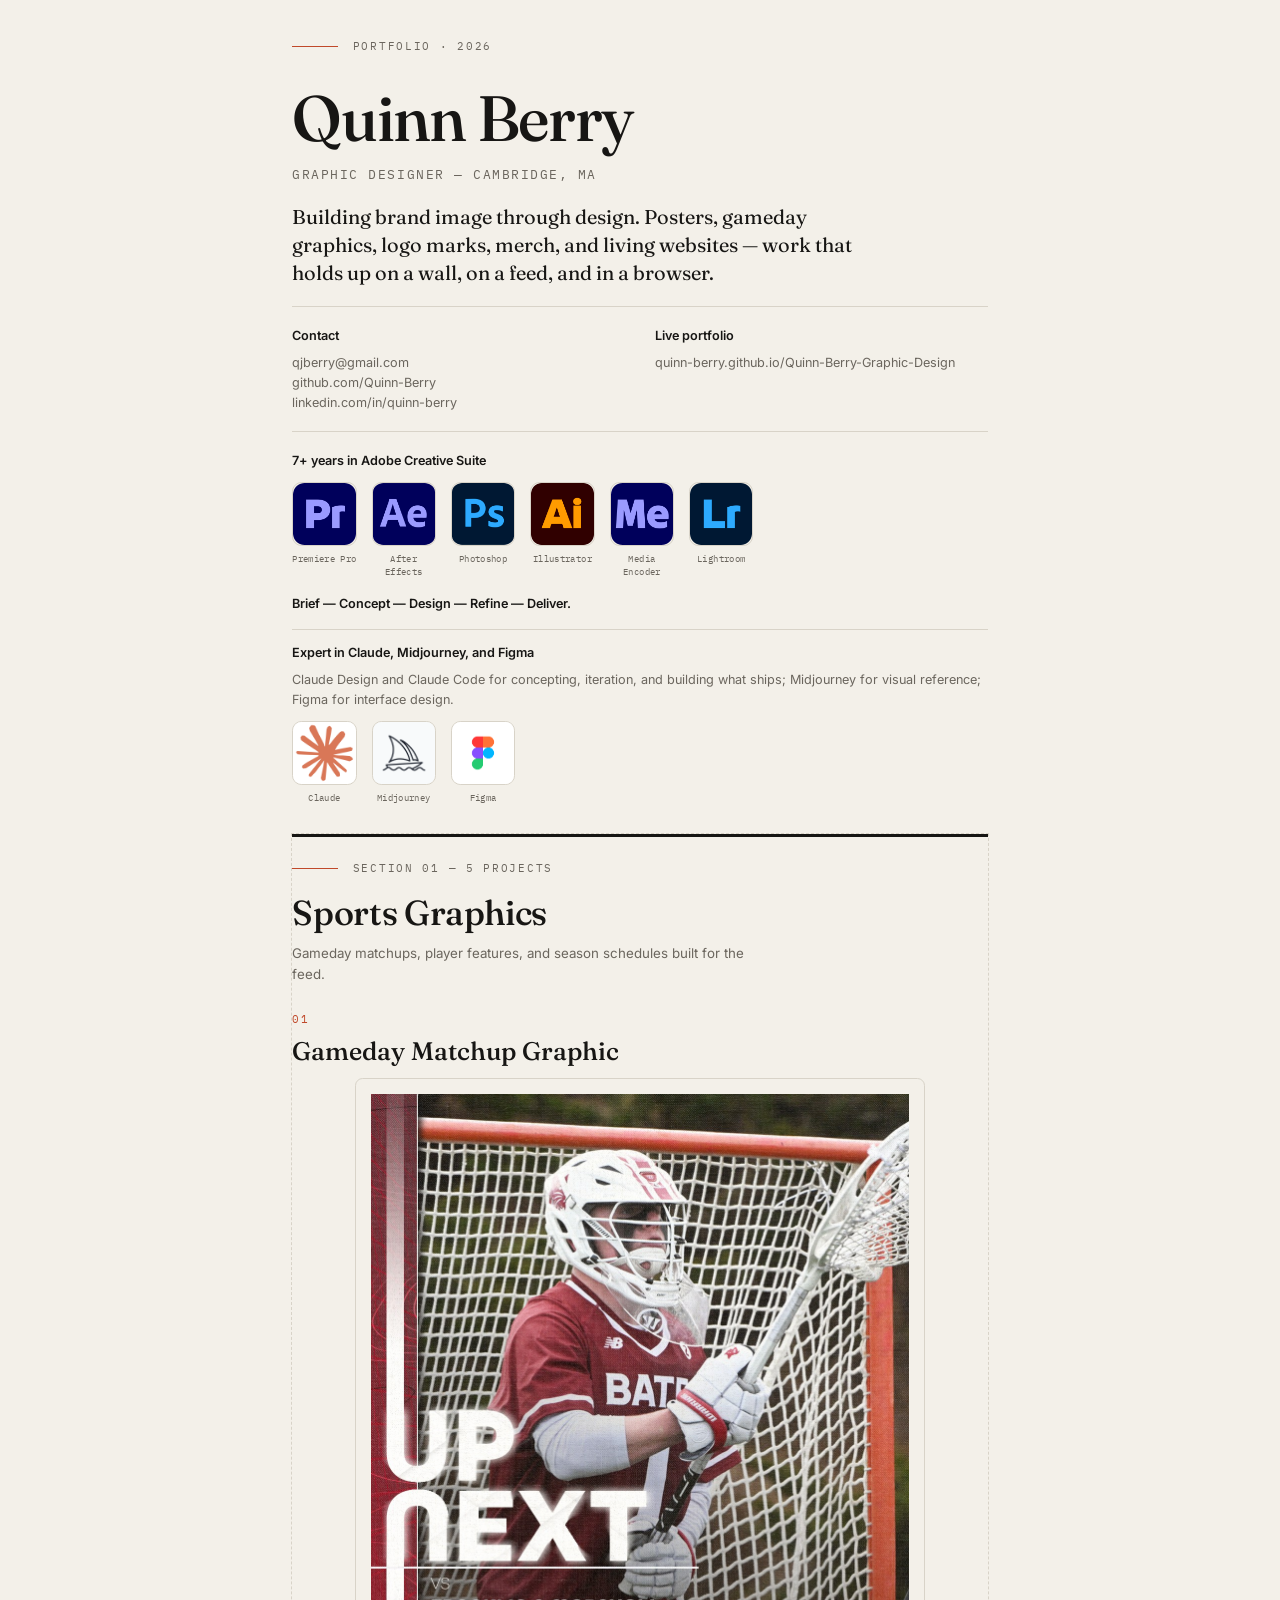
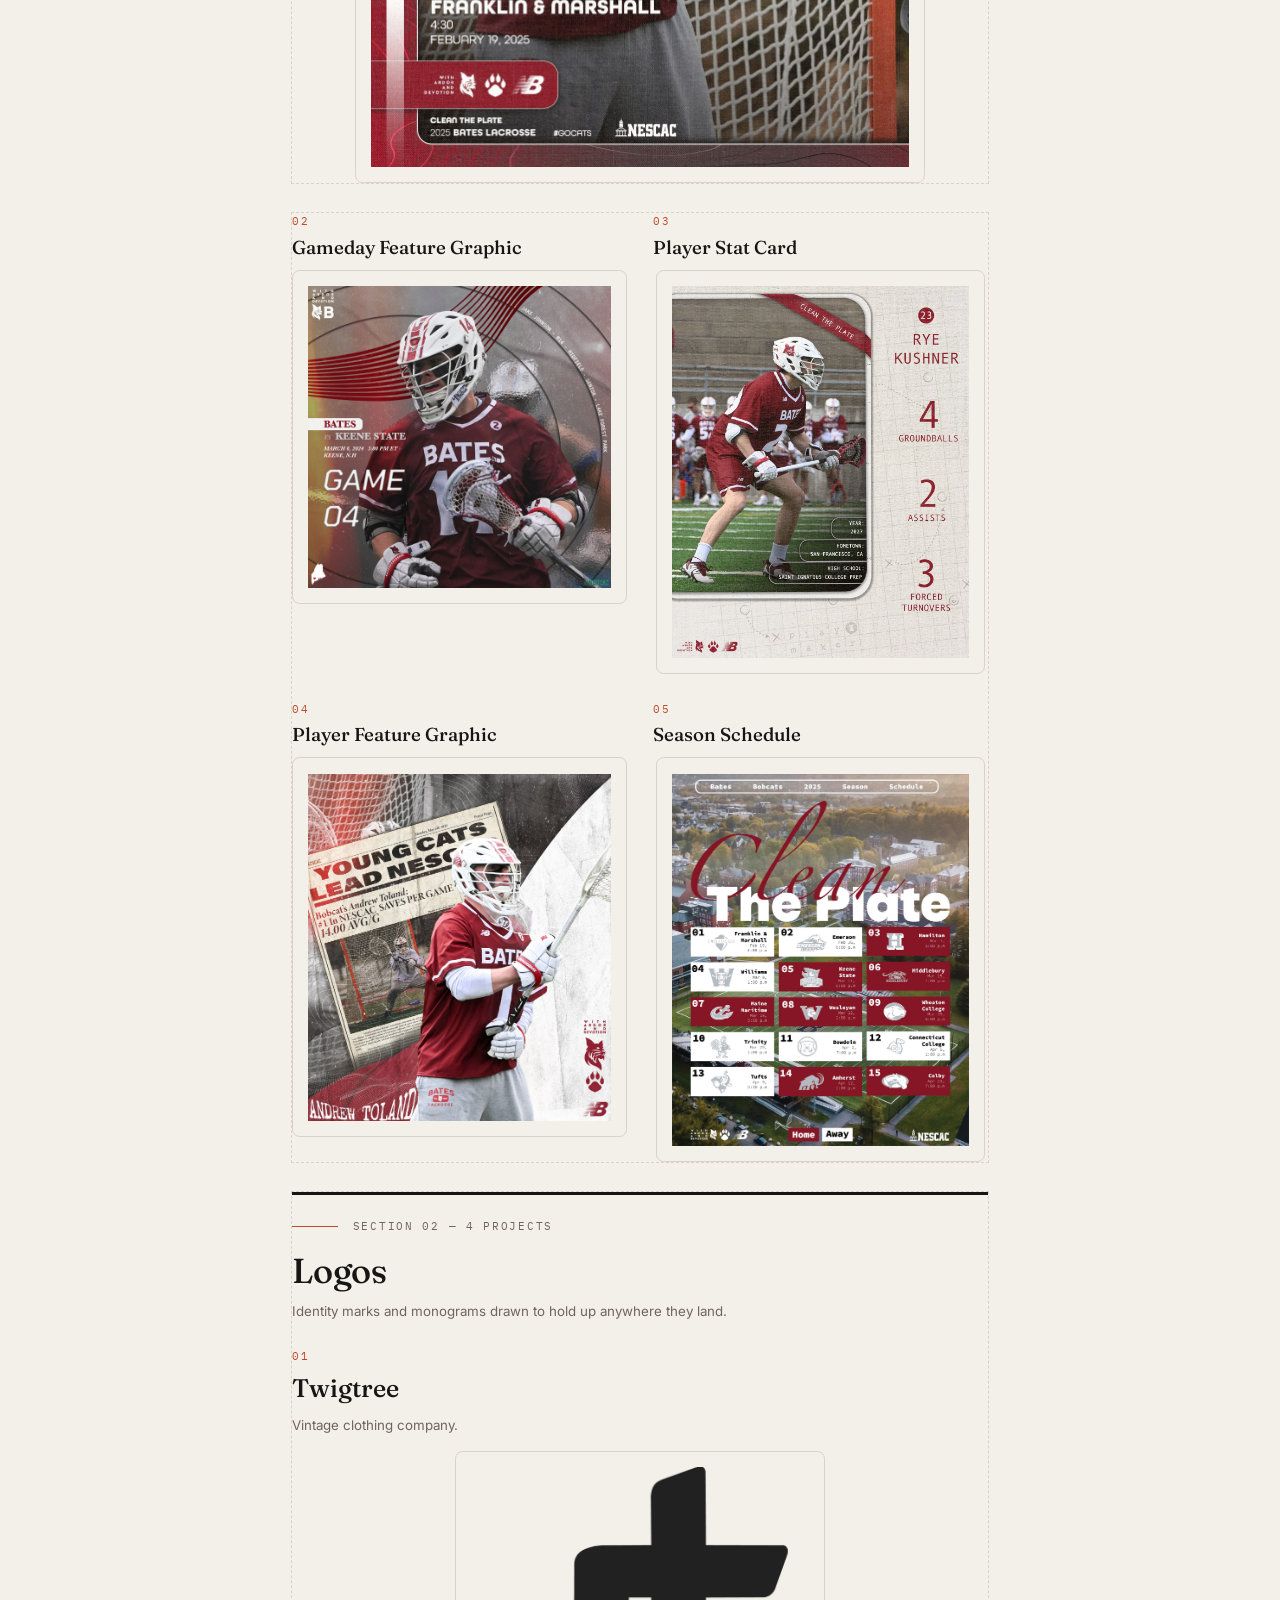
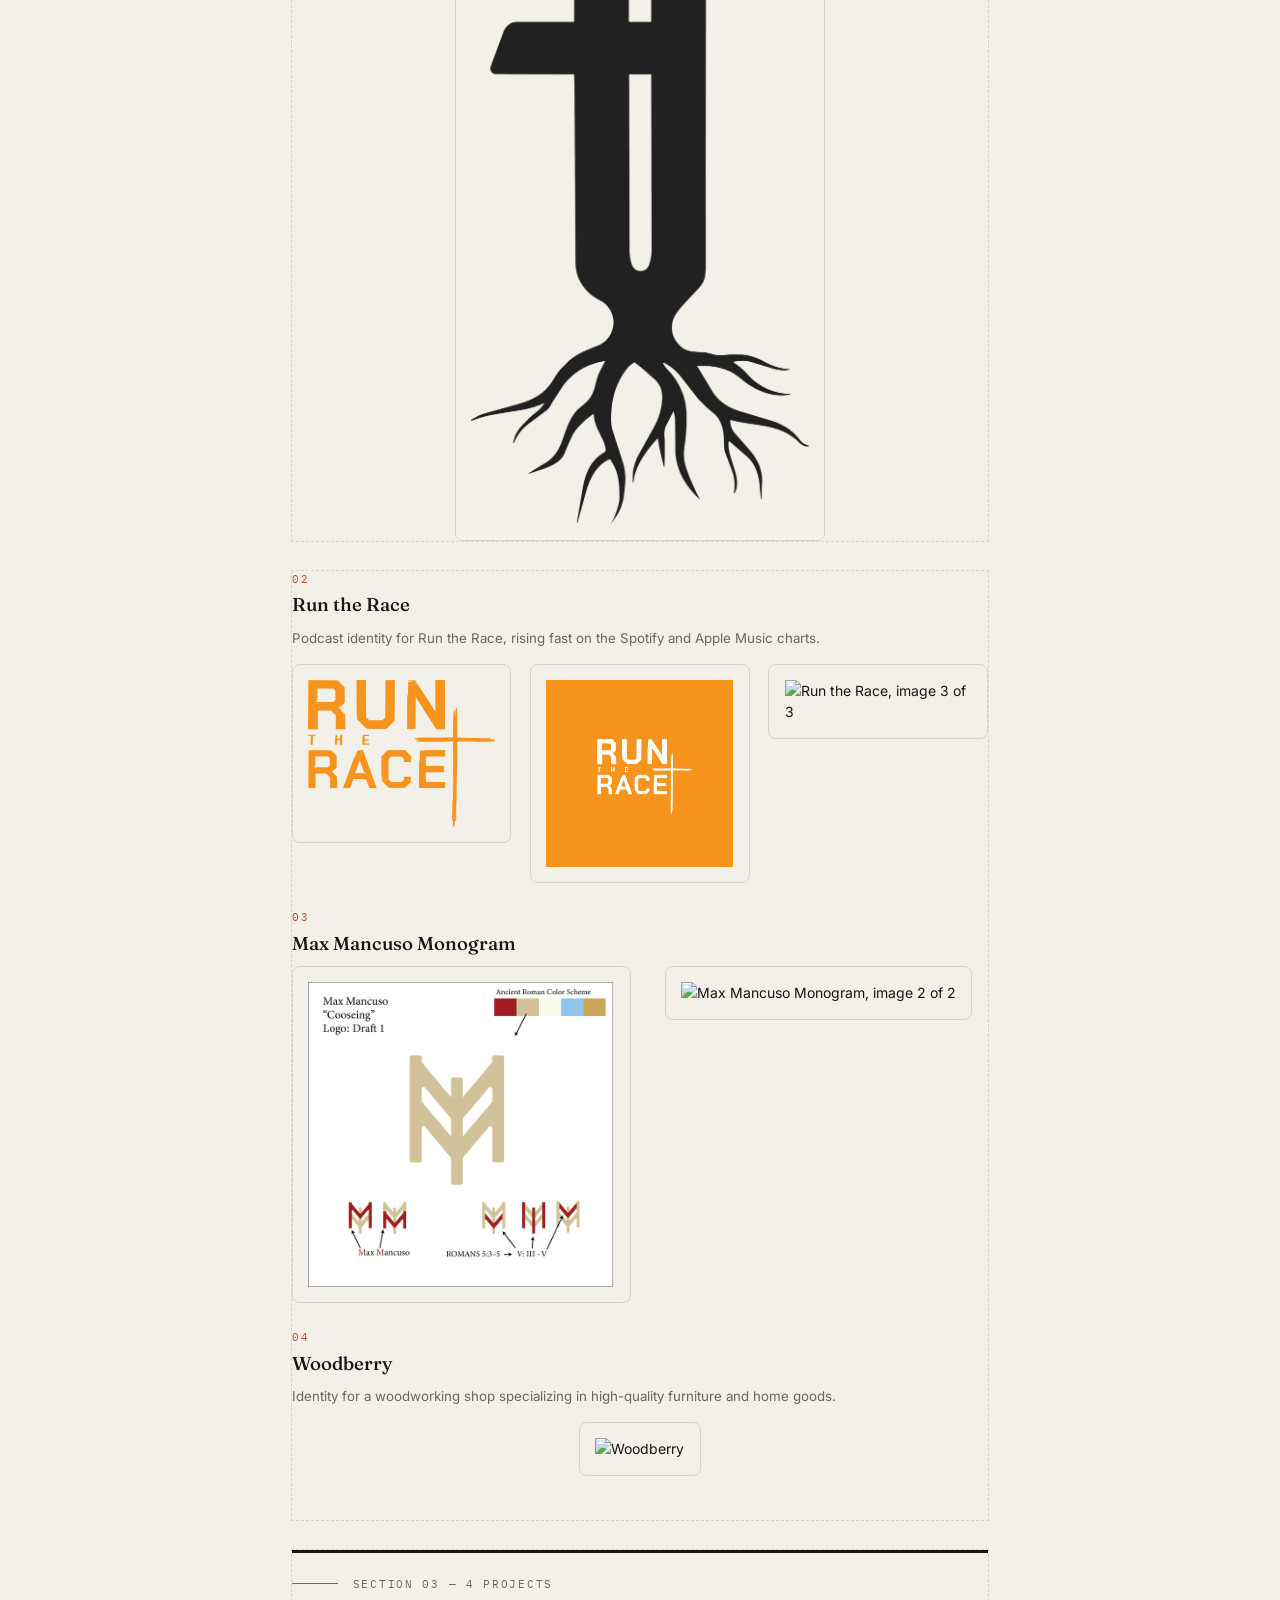
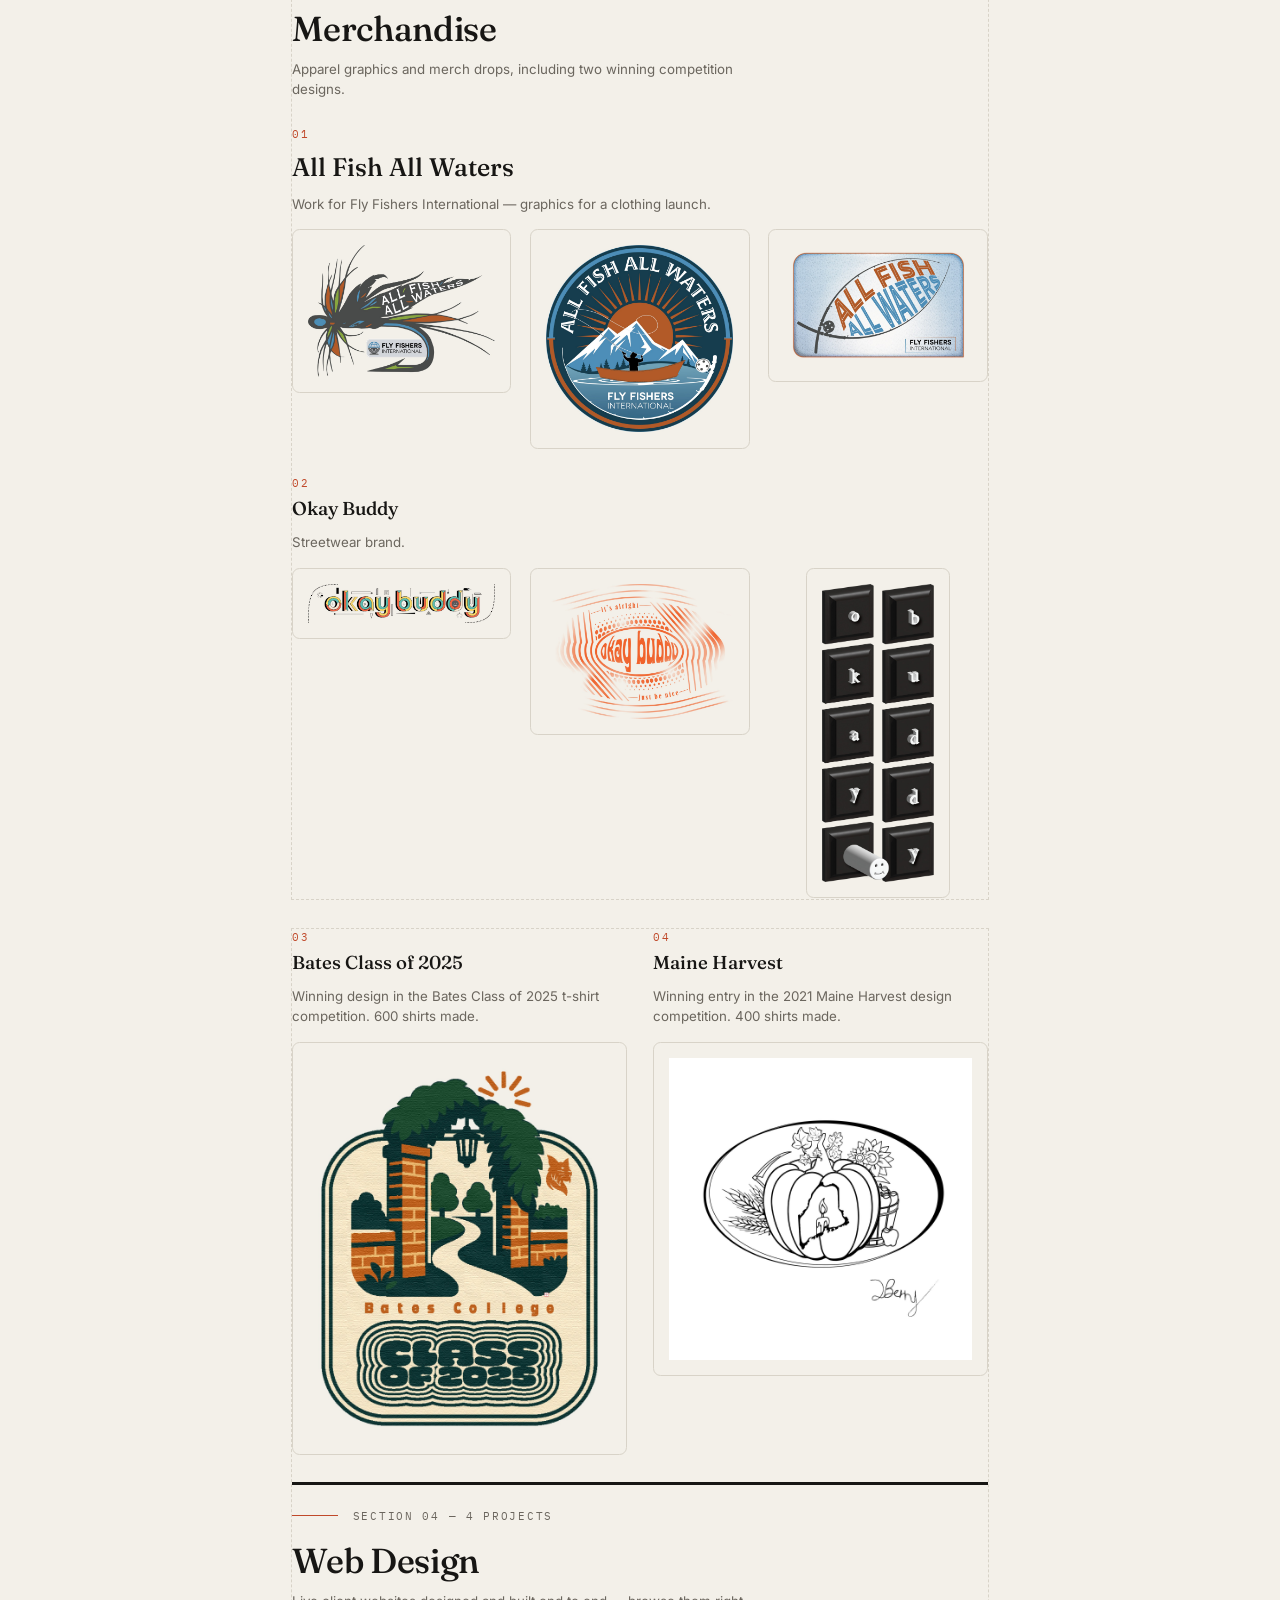
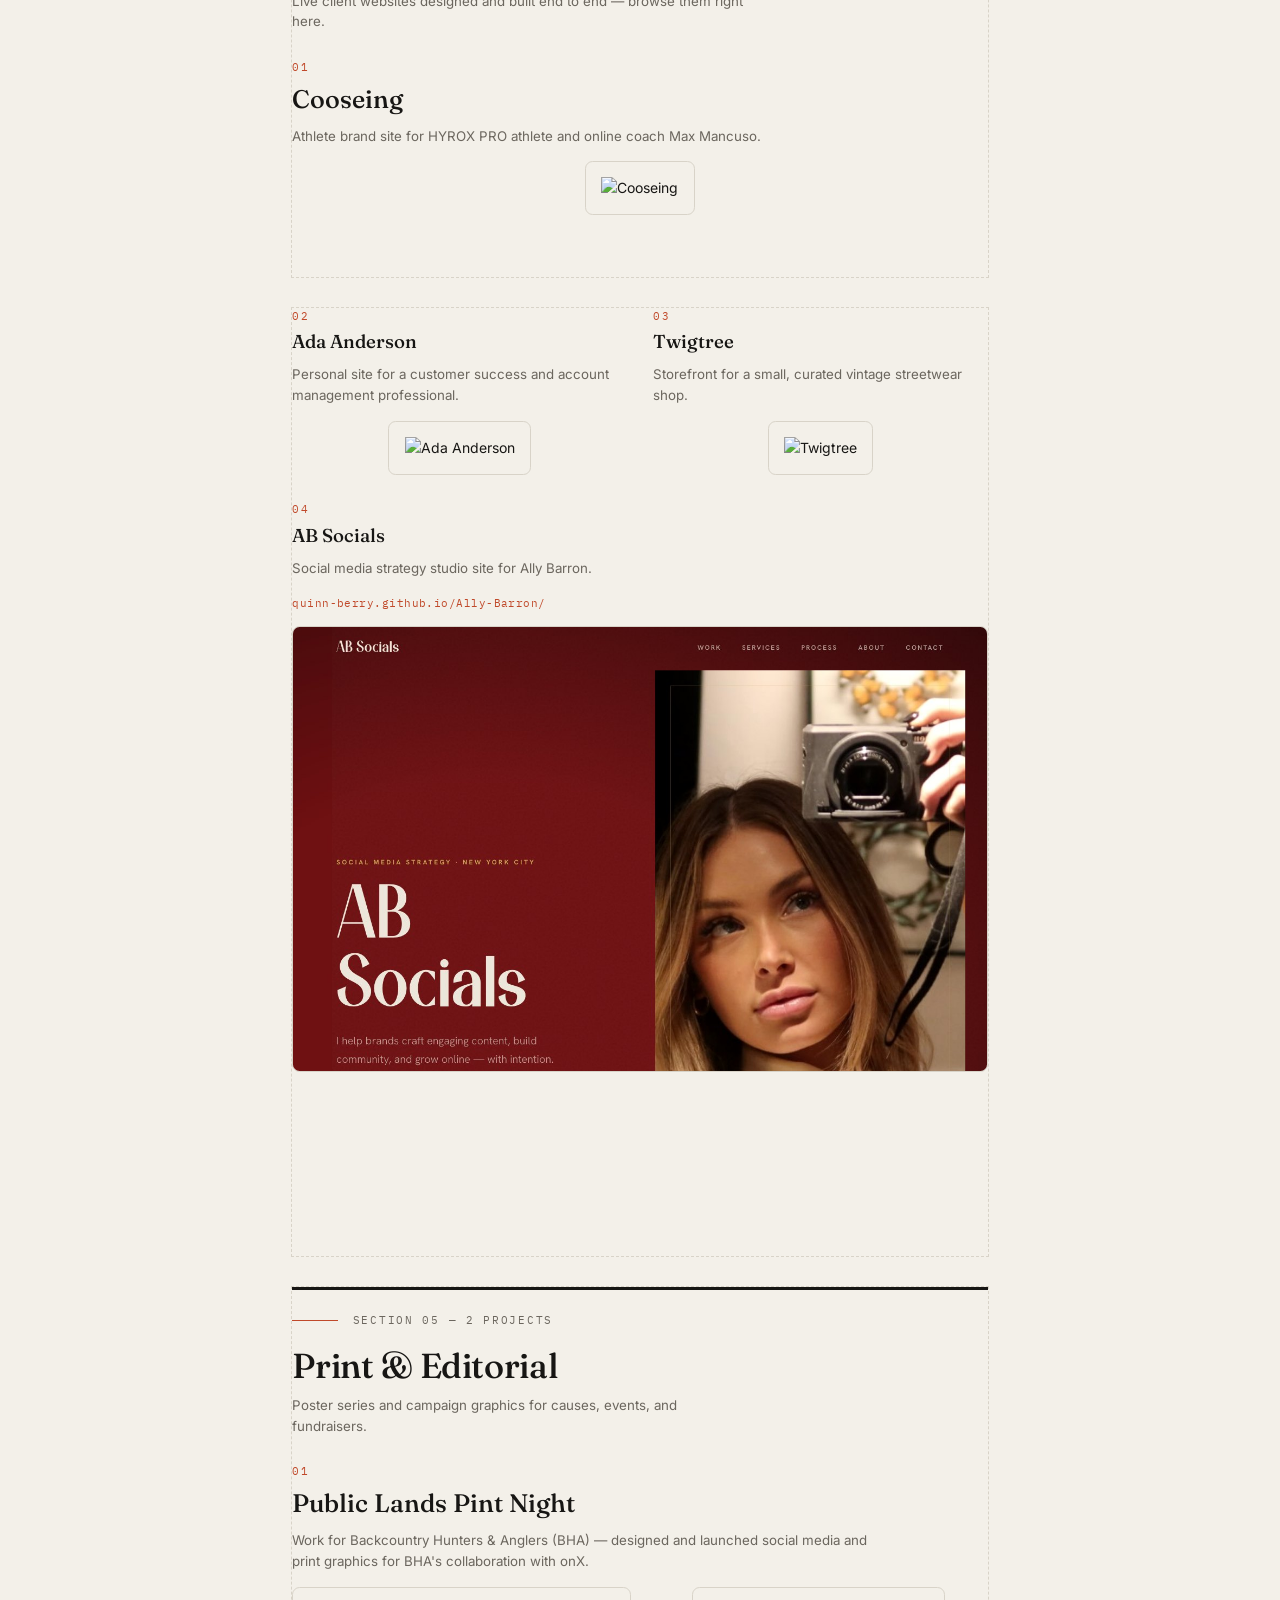
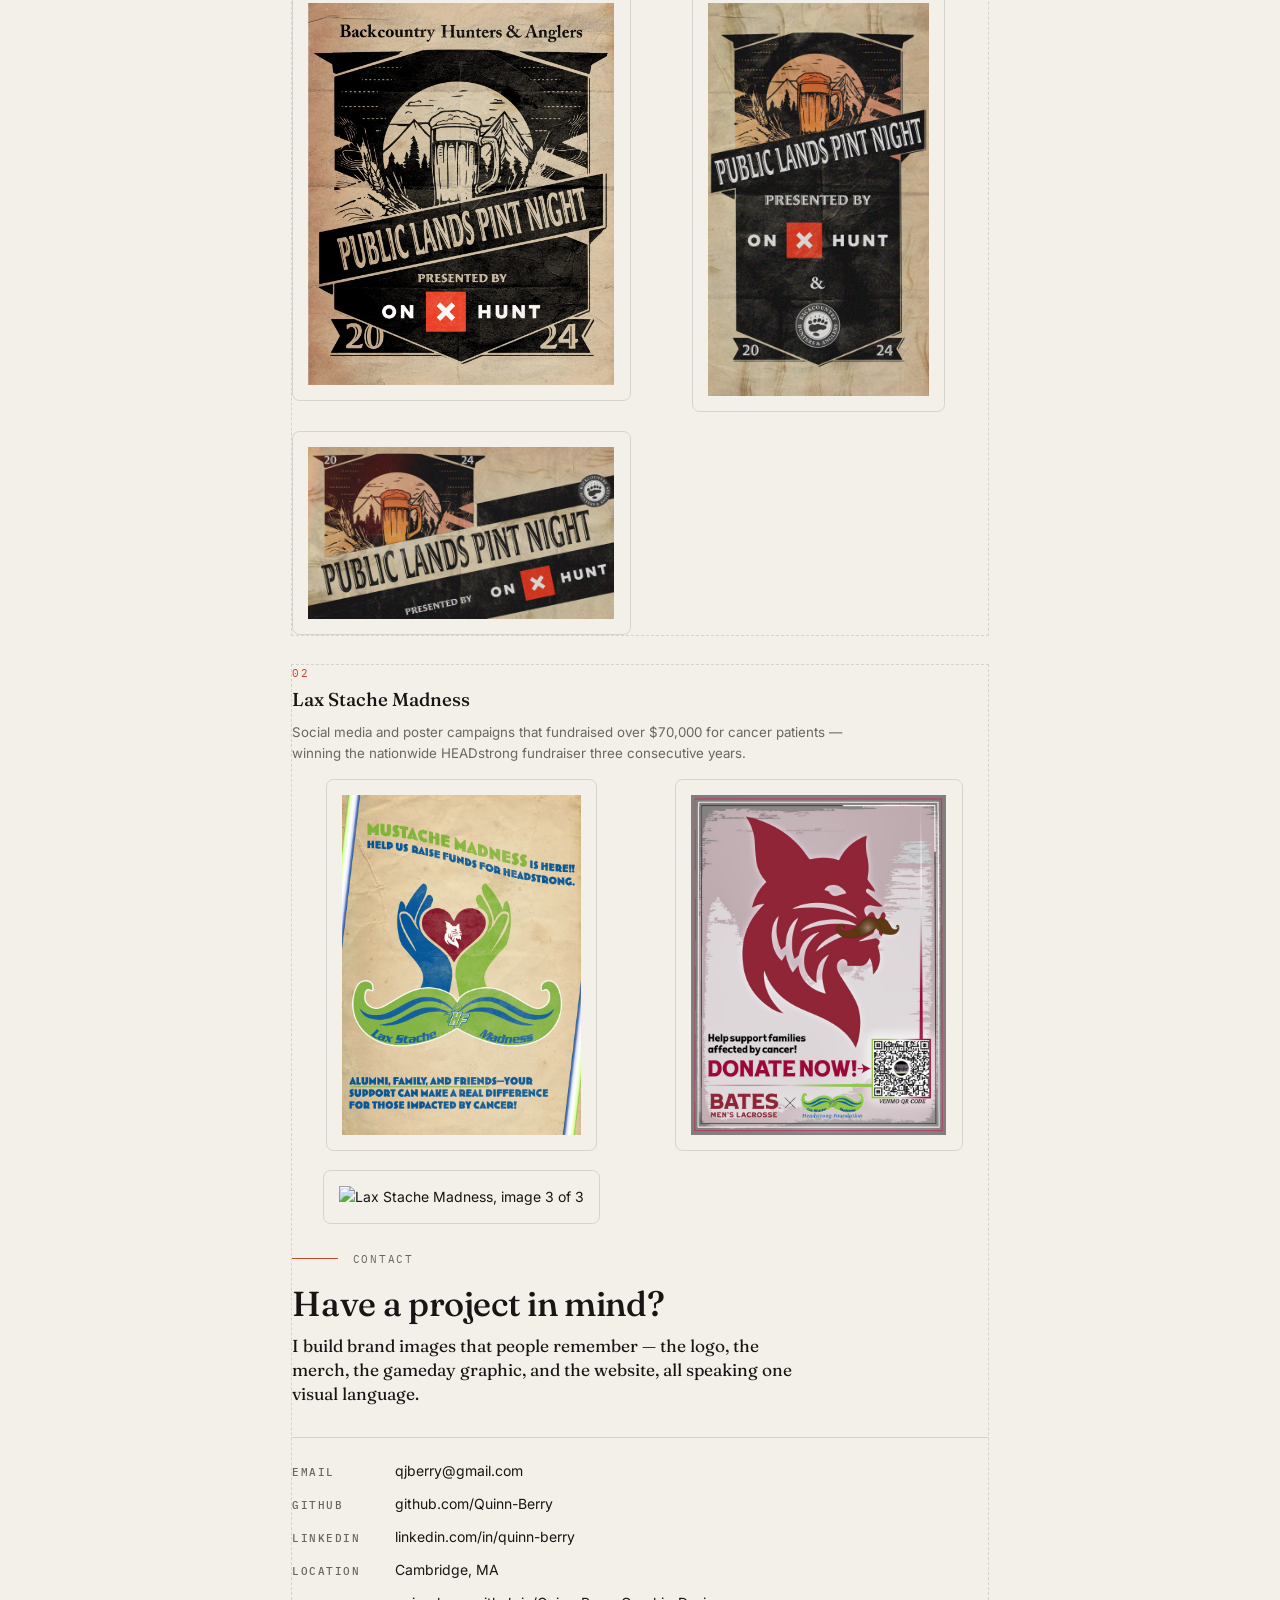
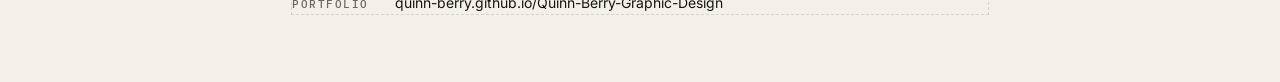
==== commit 4f254554: "Rebuild the site as a numbered editorial press sheet Replaces the category-grid homepage with a six-" ====
--- a/print.html
+++ b/print.html
@@ -5,7 +5,8 @@
 <meta name="viewport" content="width=device-width, initial-scale=1">
 <title>Quinn Berry — Graphic Design Portfolio</title>
 <meta name="description" content="Print edition of the graphic design portfolio of Quinn Berry.">
-<link rel="icon" href="data:image/svg+xml,%3Csvg xmlns='http://www.w3.org/2000/svg' viewBox='0 0 64 64'%3E%3Crect width='64' height='64' rx='12' fill='%23171614'/%3E%3Ctext x='32' y='44' font-family='Georgia,serif' font-size='36' fill='%23F3F0E9' text-anchor='middle'%3EQ%3C/text%3E%3C/svg%3E">
+<link rel="icon" type="image/png" sizes="32x32" href="assets/favicon-32.png">
+<link rel="apple-touch-icon" sizes="180x180" href="assets/favicon-180.png">
 <link rel="preconnect" href="https://fonts.googleapis.com">
 <link rel="preconnect" href="https://fonts.gstatic.com" crossorigin>
 <link href="https://fonts.googleapis.com/css2?family=Fraunces:opsz,wght@9..144,400;9..144,500;9..144,600&family=IBM+Plex+Mono:wght@400;500&family=Inter:wght@400;500;600&display=swap" rel="stylesheet">
